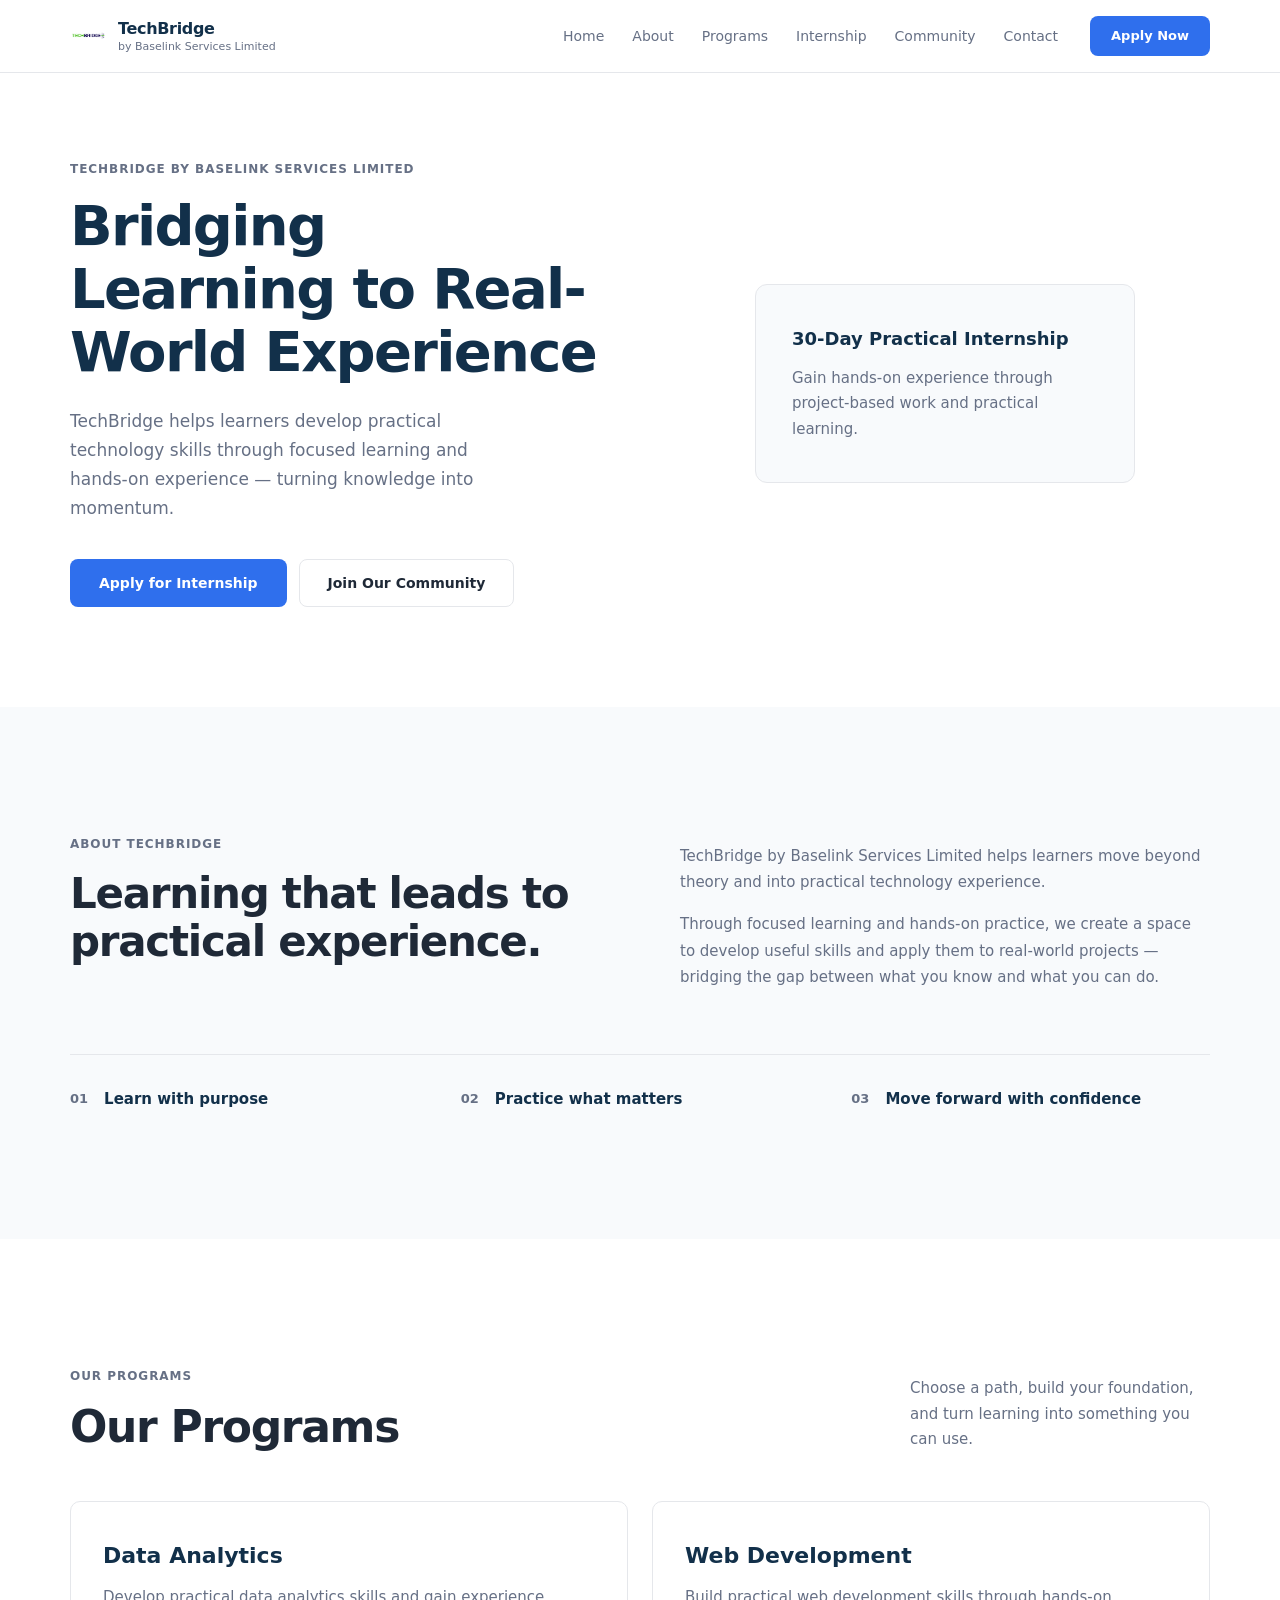
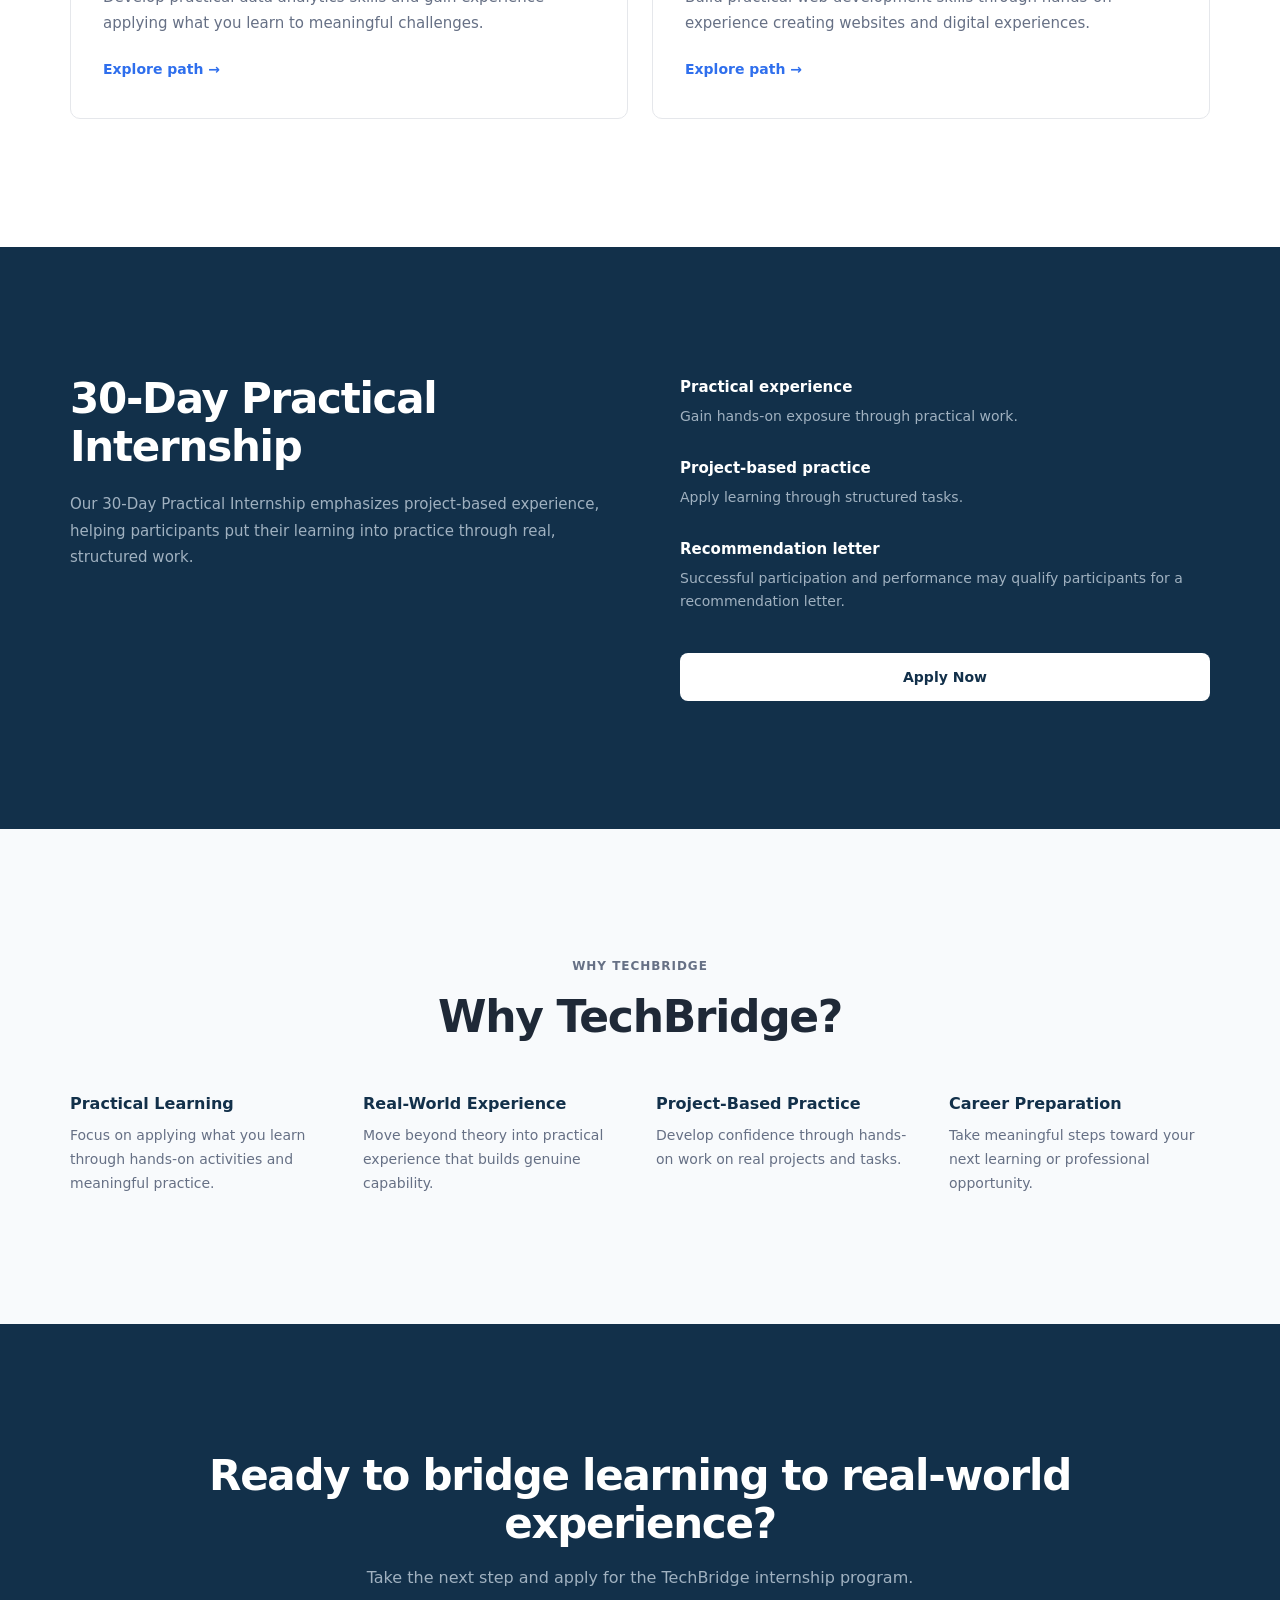
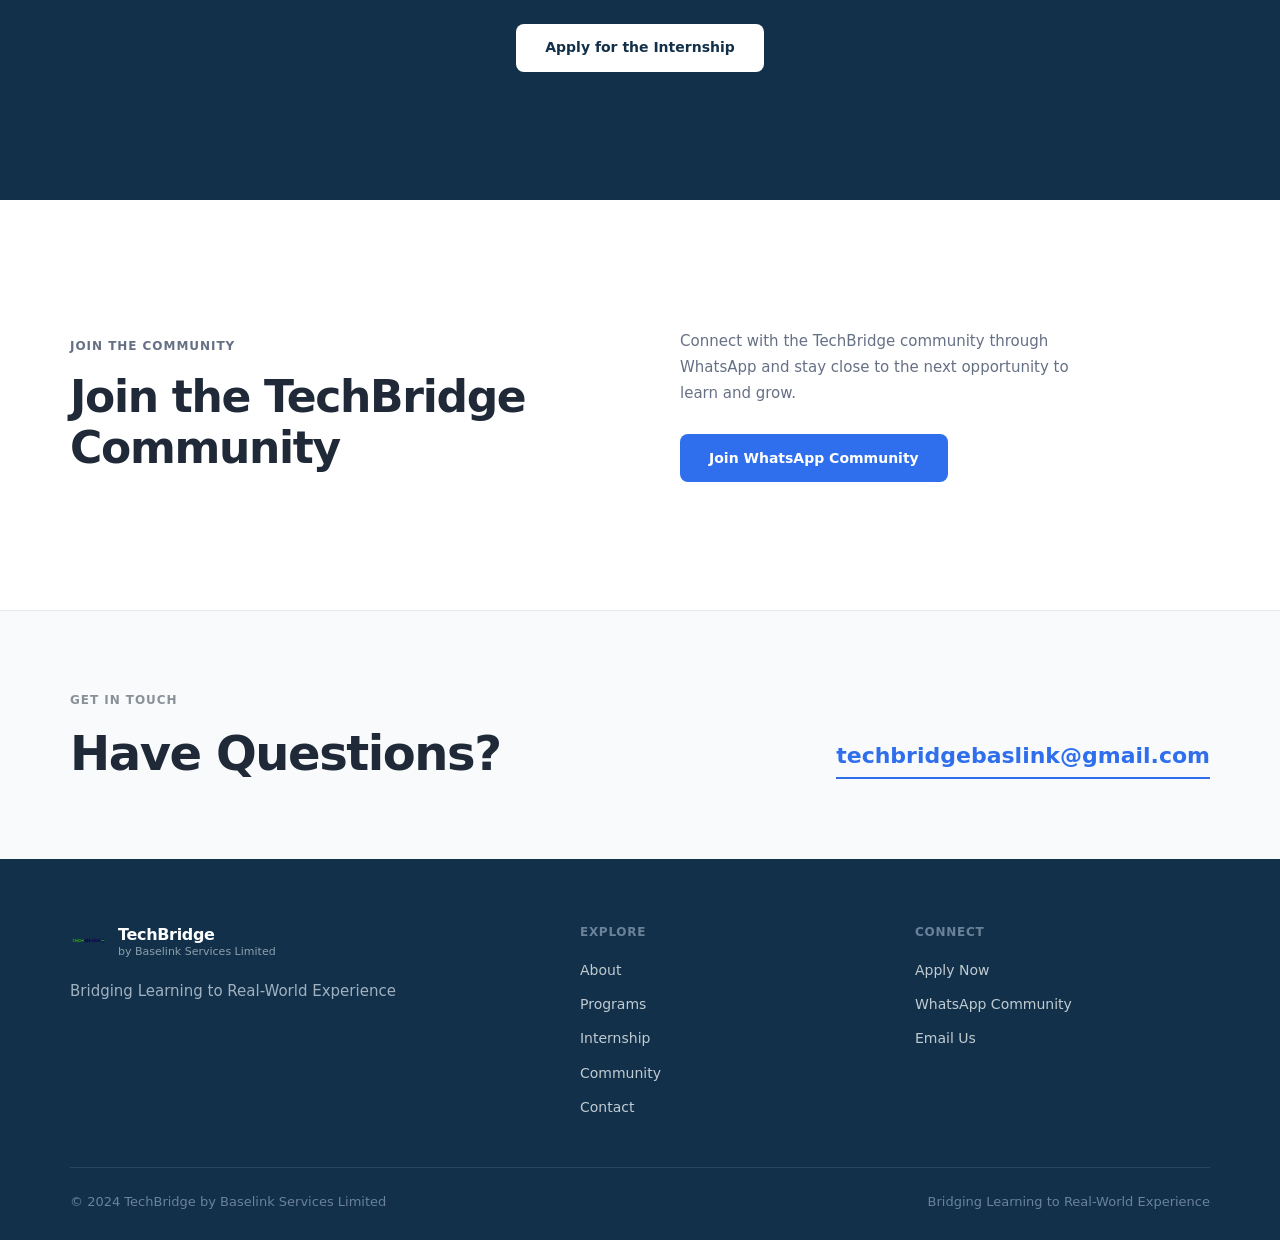
==== index.html @ 73f82b24 "Initial project setup" ====
<!DOCTYPE html>
<html lang="en">
<head>
  <meta charset="UTF-8" />
  <meta name="viewport" content="width=device-width, initial-scale=1.0" />
  <meta name="description" content="TechBridge by Baselink Services Limited — bridging learning to real-world experience through practical technology programs and a 30-day internship." />
  <title>TechBridge | Bridging Learning to Real-World Experience</title>
  <link rel="stylesheet" href="style.css" />
</head>
<body>

  <header class="site-header" id="top">
    <div class="container nav-wrap">
      <a class="brand" href="#home" aria-label="TechBridge home">
        <img class="brand-logo" src="images/techbridge-logo.png" alt="TechBridge logo" />
        <span class="brand-text">
          <strong>TechBridge</strong>
          <small>by Baselink Services Limited</small>
        </span>
      </a>

      <input type="checkbox" id="nav-toggle" class="nav-toggle-input" hidden />
      <label for="nav-toggle" class="nav-toggle" aria-label="Toggle navigation">
        <span></span><span></span><span></span>
      </label>

      <nav class="main-nav" aria-label="Main navigation">
        <a href="#home">Home</a>
        <a href="#about">About</a>
        <a href="#programs">Programs</a>
        <a href="#internship">Internship</a>
        <a href="#community">Community</a>
        <a href="#contact">Contact</a>
      </nav>

      <a class="btn btn-primary btn-sm nav-cta" href="https://forms.gle/8EbdSy5ttGfLZfjv5?utm_source=chatgpt.com" target="_blank" rel="noopener noreferrer">
        Apply Now
      </a>
    </div>
  </header>

  <main>

    <section class="hero" id="home">
      <div class="container hero-grid">
        <div class="hero-content">
          <p class="label">TECHBRIDGE BY BASELINK SERVICES LIMITED</p>
          <h1>Bridging Learning to Real-World Experience</h1>
          <p class="hero-desc">TechBridge helps learners develop practical technology skills through focused learning and hands-on experience — turning knowledge into momentum.</p>
          <div class="hero-actions">
            <a class="btn btn-primary" href="https://forms.gle/8EbdSy5ttGfLZfjv5?utm_source=chatgpt.com" target="_blank" rel="noopener noreferrer">
              Apply for Internship
            </a>
            <a class="btn btn-outline" href="https://chat.whatsapp.com/FqpBvYS4oaK32cXDxc8JIS?utm_source=chatgpt.com" target="_blank" rel="noopener noreferrer">
              Join Our Community
            </a>
          </div>
        </div>
        <div class="hero-visual">
          <div class="hero-card">
            <p class="hero-card-label">30-Day Practical Internship</p>
            <p class="hero-card-text">Gain hands-on experience through project-based work and practical learning.</p>
          </div>
        </div>
      </div>
    </section>

    <section class="section about" id="about">
      <div class="container about-grid">
        <div class="about-left">
          <p class="label">ABOUT TECHBRIDGE</p>
          <h2>Learning that leads to practical experience.</h2>
        </div>
        <div class="about-right">
          <p class="about-lead">TechBridge by Baselink Services Limited helps learners move beyond theory and into practical technology experience.</p>
          <p>Through focused learning and hands-on practice, we create a space to develop useful skills and apply them to real-world projects — bridging the gap between what you know and what you can do.</p>
        </div>
      </div>
      <div class="container principles">
        <div class="principle">
          <span class="principle-num">01</span>
          <span>Learn with purpose</span>
        </div>
        <div class="principle">
          <span class="principle-num">02</span>
          <span>Practice what matters</span>
        </div>
        <div class="principle">
          <span class="principle-num">03</span>
          <span>Move forward with confidence</span>
        </div>
      </div>
    </section>

    <section class="section programs" id="programs">
      <div class="container">
        <div class="section-header">
          <div>
            <p class="label">OUR PROGRAMS</p>
            <h2>Our Programs</h2>
          </div>
          <p class="section-desc">Choose a path, build your foundation, and turn learning into something you can use.</p>
        </div>
        <div class="program-grid">
          <article class="program-card">
            <h3>Data Analytics</h3>
            <p>Develop practical data analytics skills and gain experience applying what you learn to meaningful challenges.</p>
            <a class="card-link" href="#internship">Explore path &rarr;</a>
          </article>
          <article class="program-card">
            <h3>Web Development</h3>
            <p>Build practical web development skills through hands-on experience creating websites and digital experiences.</p>
            <a class="card-link" href="#internship">Explore path &rarr;</a>
          </article>
        </div>
      </div>
    </section>

    <section class="internship" id="internship">
      <div class="container internship-grid">
        <div class="internship-left">
          <h2>30-Day Practical Internship</h2>
          <p>Our 30-Day Practical Internship emphasizes project-based experience, helping participants put their learning into practice through real, structured work.</p>
        </div>
        <div class="internship-right">
          <div class="benefit">
            <strong>Practical experience</strong>
            <span>Gain hands-on exposure through practical work.</span>
          </div>
          <div class="benefit">
            <strong>Project-based practice</strong>
            <span>Apply learning through structured tasks.</span>
          </div>
          <div class="benefit">
            <strong>Recommendation letter</strong>
            <span>Successful participation and performance may qualify participants for a recommendation letter.</span>
          </div>
          <a class="btn btn-white" href="https://forms.gle/8EbdSy5ttGfLZfjv5?utm_source=chatgpt.com" target="_blank" rel="noopener noreferrer">
            Apply Now
          </a>
        </div>
      </div>
    </section>

    <section class="section why" id="why">
      <div class="container">
        <div class="section-header-centered">
          <p class="label">WHY TECHBRIDGE</p>
          <h2>Why TechBridge?</h2>
        </div>
        <div class="why-grid">
          <div class="why-item">
            <h3>Practical Learning</h3>
            <p>Focus on applying what you learn through hands-on activities and meaningful practice.</p>
          </div>
          <div class="why-item">
            <h3>Real-World Experience</h3>
            <p>Move beyond theory into practical experience that builds genuine capability.</p>
          </div>
          <div class="why-item">
            <h3>Project-Based Practice</h3>
            <p>Develop confidence through hands-on work on real projects and tasks.</p>
          </div>
          <div class="why-item">
            <h3>Career Preparation</h3>
            <p>Take meaningful steps toward your next learning or professional opportunity.</p>
          </div>
        </div>
      </div>
    </section>

    <section class="cta">
      <div class="container cta-inner">
        <h2>Ready to bridge learning to real-world experience?</h2>
        <p>Take the next step and apply for the TechBridge internship program.</p>
        <a class="btn btn-white" href="https://forms.gle/8EbdSy5ttGfLZfjv5?utm_source=chatgpt.com" target="_blank" rel="noopener noreferrer">
          Apply for the Internship
        </a>
      </div>
    </section>

    <section class="section community" id="community">
      <div class="container community-inner">
        <div class="community-left">
          <p class="label">JOIN THE COMMUNITY</p>
          <h2>Join the TechBridge Community</h2>
        </div>
        <div class="community-right">
          <p>Connect with the TechBridge community through WhatsApp and stay close to the next opportunity to learn and grow.</p>
          <a class="btn btn-primary" href="https://chat.whatsapp.com/FqpBvYS4oaK32cXDxc8JIS?utm_source=chatgpt.com" target="_blank" rel="noopener noreferrer">
            Join WhatsApp Community
          </a>
        </div>
      </div>
    </section>

    <section class="contact" id="contact">
      <div class="container contact-inner">
        <div>
          <p class="label label-dark">GET IN TOUCH</p>
          <h2>Have Questions?</h2>
        </div>
        <a class="email-link" href="mailto:techbridgebaslink@gmail.com">
          techbridgebaslink@gmail.com
        </a>
      </div>
    </section>

  </main>

  <footer class="site-footer">
    <div class="container footer-top">
      <div class="footer-brand">
        <a class="brand" href="#home">
          <img class="brand-logo" src="images/techbridge-logo.png" alt="TechBridge logo" />
          <span class="brand-text">
            <strong>TechBridge</strong>
            <small>by Baselink Services Limited</small>
          </span>
        </a>
        <p class="footer-tagline">Bridging Learning to Real-World Experience</p>
      </div>
      <div class="footer-links">
        <div class="footer-col">
          <span class="footer-col-title">Explore</span>
          <a href="#about">About</a>
          <a href="#programs">Programs</a>
          <a href="#internship">Internship</a>
          <a href="#community">Community</a>
          <a href="#contact">Contact</a>
        </div>
        <div class="footer-col">
          <span class="footer-col-title">Connect</span>
          <a href="https://forms.gle/8EbdSy5ttGfLZfjv5?utm_source=chatgpt.com" target="_blank" rel="noopener noreferrer">Apply Now</a>
          <a href="https://chat.whatsapp.com/FqpBvYS4oaK32cXDxc8JIS?utm_source=chatgpt.com" target="_blank" rel="noopener noreferrer">WhatsApp Community</a>
          <a href="mailto:techbridgebaslink@gmail.com">Email Us</a>
        </div>
      </div>
    </div>
    <div class="container footer-bottom">
      <span>&copy; 2024 TechBridge by Baselink Services Limited</span>
      <span>Bridging Learning to Real-World Experience</span>
    </div>
  </footer>

</body>
</html>
---- style.css ----
:root {
  --navy: #12304A;
  --blue: #2F6FED;
  --blue-hover: #2558C4;
  --bg: #F8FAFC;
  --white: #FFFFFF;
  --ink: #1F2937;
  --muted: #667085;
  --border: #E5E7EB;
  --border-light: #F0F1F3;

  --font: 'Segoe UI', system-ui, -apple-system, sans-serif;
  --container: 1140px;
  --section-py: clamp(80px, 10vw, 140px);
}

*, *::before, *::after { box-sizing: border-box; margin: 0; padding: 0; }

html { scroll-behavior: smooth; -webkit-text-size-adjust: 100%; }

body {
  font-family: var(--font);
  color: var(--ink);
  background: var(--bg);
  line-height: 1.6;
  min-width: 320px;
  overflow-x: hidden;
  -webkit-font-smoothing: antialiased;
}

a { color: inherit; text-decoration: none; }
img { display: block; max-width: 100%; }

:focus-visible {
  outline: 2px solid var(--blue);
  outline-offset: 3px;
}

.container {
  width: min(var(--container), calc(100% - 48px));
  margin: 0 auto;
}

.label {
  display: block;
  margin-bottom: 16px;
  color: var(--muted);
  font-size: 12px;
  font-weight: 600;
  letter-spacing: 0.08em;
  text-transform: uppercase;
}

.label-dark {
  color: var(--ink);
  opacity: 0.5;
}

.section {
  padding: var(--section-py) 0;
}

.section h2 {
  font-size: clamp(32px, 4.2vw, 44px);
  font-weight: 700;
  line-height: 1.15;
  letter-spacing: -0.03em;
  color: var(--ink);
}

.section-desc {
  max-width: 300px;
  color: var(--muted);
  font-size: 15px;
  line-height: 1.7;
}

/* Buttons */

.btn {
  display: inline-flex;
  align-items: center;
  justify-content: center;
  gap: 8px;
  height: 48px;
  padding: 0 28px;
  border: 1px solid transparent;
  border-radius: 8px;
  font-family: var(--font);
  font-size: 14px;
  font-weight: 600;
  cursor: pointer;
  transition: background 0.2s, border-color 0.2s, color 0.2s, transform 0.15s;
}

.btn:hover { transform: translateY(-1px); }

.btn-sm { height: 40px; padding: 0 20px; font-size: 13px; }

.btn-primary {
  background: var(--blue);
  color: var(--white);
}
.btn-primary:hover { background: var(--blue-hover); }

.btn-outline {
  border-color: var(--border);
  color: var(--ink);
  background: var(--white);
}
.btn-outline:hover { border-color: var(--blue); color: var(--blue); }

.btn-white {
  background: var(--white);
  color: var(--navy);
}
.btn-white:hover { background: #F1F5F9; }

/* Header */

.site-header {
  position: fixed;
  top: 0; left: 0; right: 0;
  z-index: 100;
  background: rgba(255, 255, 255, 0.95);
  backdrop-filter: blur(12px);
  -webkit-backdrop-filter: blur(12px);
  border-bottom: 1px solid var(--border);
}

.nav-wrap {
  height: 72px;
  display: flex;
  align-items: center;
  gap: 32px;
}

.brand {
  display: flex;
  align-items: center;
  gap: 12px;
  flex-shrink: 0;
}

.brand-logo {
  width: 36px;
  height: 36px;
  object-fit: contain;
}

.brand-text {
  display: flex;
  flex-direction: column;
  gap: 1px;
  line-height: 1.2;
}

.brand-text strong {
  font-size: 16px;
  font-weight: 700;
  letter-spacing: -0.02em;
  color: var(--navy);
}

.brand-text small {
  font-size: 11px;
  color: var(--muted);
}

.main-nav {
  display: flex;
  align-items: center;
  gap: 28px;
  margin-left: auto;
}

.main-nav a {
  font-size: 14px;
  font-weight: 500;
  color: var(--muted);
  transition: color 0.2s;
}

.main-nav a:hover { color: var(--ink); }

.nav-cta { flex-shrink: 0; }

.nav-toggle { display: none; }

/* Hero */

.hero {
  padding: 160px 0 100px;
  background: var(--white);
}

.hero-grid {
  display: grid;
  grid-template-columns: 1fr 1fr;
  gap: 80px;
  align-items: center;
}

.hero-content .label {
  color: var(--muted);
}

.hero h1 {
  font-size: clamp(36px, 5vw, 56px);
  font-weight: 700;
  line-height: 1.12;
  letter-spacing: -0.03em;
  color: var(--navy);
  margin-bottom: 24px;
}

.hero-desc {
  font-size: 17px;
  line-height: 1.7;
  color: var(--muted);
  max-width: 460px;
  margin-bottom: 36px;
}

.hero-actions {
  display: flex;
  gap: 12px;
  flex-wrap: wrap;
}

.hero-visual {
  display: flex;
  justify-content: center;
  align-items: center;
}

.hero-card {
  background: var(--bg);
  border: 1px solid var(--border);
  border-radius: 12px;
  padding: 40px 36px;
  max-width: 380px;
  width: 100%;
}

.hero-card-label {
  font-size: 18px;
  font-weight: 700;
  color: var(--navy);
  margin-bottom: 12px;
}

.hero-card-text {
  font-size: 15px;
  line-height: 1.7;
  color: var(--muted);
}

/* About */

.about { background: var(--bg); }

.about-grid {
  display: grid;
  grid-template-columns: 1fr 1fr;
  gap: 80px;
  align-items: start;
}

.about-left h2 {
  font-size: clamp(30px, 4vw, 42px);
}

.about-right {
  padding-top: 8px;
}

.about-lead {
  font-size: 18px;
  font-weight: 500;
  line-height: 1.6;
  margin-bottom: 16px;
  color: var(--ink);
}

.about-right p {
  color: var(--muted);
  font-size: 15px;
  line-height: 1.75;
}

.principles {
  display: grid;
  grid-template-columns: repeat(3, 1fr);
  gap: 32px;
  margin-top: 64px;
  padding-top: 32px;
  border-top: 1px solid var(--border);
}

.principle {
  display: flex;
  align-items: center;
  gap: 16px;
}

.principle-num {
  font-size: 13px;
  font-weight: 600;
  color: var(--muted);
  font-variant-numeric: tabular-nums;
}

.principle span:last-child {
  font-size: 15px;
  font-weight: 600;
  color: var(--navy);
}

/* Programs */

.programs { background: var(--white); }

.section-header {
  display: flex;
  align-items: flex-end;
  justify-content: space-between;
  gap: 40px;
  margin-bottom: 48px;
}

.section-header-centered {
  text-align: center;
  margin-bottom: 48px;
}

.section-header-centered h2 {
  margin-top: 8px;
}

.program-grid {
  display: grid;
  grid-template-columns: repeat(2, 1fr);
  gap: 24px;
}

.program-card {
  background: var(--white);
  border: 1px solid var(--border);
  border-radius: 10px;
  padding: 36px 32px;
  transition: border-color 0.2s, transform 0.15s;
}

.program-card:hover {
  border-color: var(--blue);
  transform: translateY(-2px);
}

.program-card h3 {
  font-size: 22px;
  font-weight: 700;
  color: var(--navy);
  margin-bottom: 12px;
}

.program-card p {
  font-size: 15px;
  line-height: 1.7;
  color: var(--muted);
  margin-bottom: 20px;
}

.card-link {
  font-size: 14px;
  font-weight: 600;
  color: var(--blue);
  transition: color 0.2s;
}

.card-link:hover { color: var(--blue-hover); }

/* Internship */

.internship {
  padding: var(--section-py) 0;
  background: var(--navy);
  color: var(--white);
}

.internship-grid {
  display: grid;
  grid-template-columns: 1fr 1fr;
  gap: 80px;
  align-items: start;
}

.internship-left h2 {
  font-size: clamp(30px, 4vw, 42px);
  font-weight: 700;
  line-height: 1.15;
  letter-spacing: -0.03em;
  margin-bottom: 20px;
}

.internship-left p {
  color: #A0B1C0;
  font-size: 15px;
  line-height: 1.75;
}

.internship-right {
  display: flex;
  flex-direction: column;
  gap: 28px;
}

.benefit {
  display: flex;
  flex-direction: column;
  gap: 6px;
}

.benefit strong {
  font-size: 15px;
  font-weight: 600;
}

.benefit span {
  font-size: 14px;
  line-height: 1.65;
  color: #A0B1C0;
}

.internship .btn { margin-top: 12px; }

/* Why TechBridge */

.why { background: var(--bg); }

.why-grid {
  display: grid;
  grid-template-columns: repeat(4, 1fr);
  gap: 32px;
}

.why-item h3 {
  font-size: 16px;
  font-weight: 700;
  color: var(--navy);
  margin-bottom: 8px;
}

.why-item p {
  font-size: 14px;
  line-height: 1.7;
  color: var(--muted);
}

/* CTA */

.cta {
  padding: var(--section-py) 0;
  background: var(--navy);
  color: var(--white);
}

.cta-inner {
  text-align: center;
  display: flex;
  flex-direction: column;
  align-items: center;
}

.cta h2 {
  font-size: clamp(28px, 4vw, 42px);
  font-weight: 700;
  line-height: 1.15;
  letter-spacing: -0.03em;
  margin-bottom: 16px;
}

.cta p {
  color: #A0B1C0;
  font-size: 16px;
  line-height: 1.7;
  margin-bottom: 32px;
}

/* Community */

.community { background: var(--white); }

.community-inner {
  display: grid;
  grid-template-columns: 1fr 1fr;
  gap: 80px;
  align-items: center;
}

.community-right {
  max-width: 420px;
}

.community-right p {
  font-size: 15px;
  line-height: 1.75;
  color: var(--muted);
  margin-bottom: 28px;
}

/* Contact */

.contact {
  padding: 80px 0;
  background: var(--bg);
  border-top: 1px solid var(--border);
}

.contact-inner {
  display: flex;
  align-items: flex-end;
  justify-content: space-between;
  gap: 32px;
  flex-wrap: wrap;
}

.contact h2 {
  font-size: clamp(32px, 4.5vw, 48px);
  font-weight: 700;
  line-height: 1.1;
  letter-spacing: -0.03em;
}

.email-link {
  font-size: clamp(16px, 2vw, 22px);
  font-weight: 600;
  color: var(--blue);
  border-bottom: 2px solid var(--blue);
  padding-bottom: 4px;
  transition: opacity 0.2s;
}

.email-link:hover { opacity: 0.75; }

/* Footer */

.site-footer {
  padding: 64px 0 28px;
  background: var(--navy);
  color: var(--white);
}

.footer-top {
  display: grid;
  grid-template-columns: 1fr 1.4fr;
  gap: 60px;
  padding-bottom: 48px;
  border-bottom: 1px solid rgba(255, 255, 255, 0.1);
}

.footer-brand .brand { margin-bottom: 20px; }
.footer-brand .brand-text strong { color: var(--white); }
.footer-brand .brand-text small { color: #8CA0AD; }

.footer-tagline {
  color: #A0B1C0;
  font-size: 15px;
  line-height: 1.6;
}

.footer-links {
  display: grid;
  grid-template-columns: repeat(2, 1fr);
  gap: 40px;
}

.footer-col {
  display: flex;
  flex-direction: column;
  gap: 12px;
}

.footer-col-title {
  font-size: 12px;
  font-weight: 600;
  letter-spacing: 0.06em;
  text-transform: uppercase;
  color: #6B8299;
  margin-bottom: 4px;
}

.footer-col a {
  font-size: 14px;
  color: #C0CBD1;
  transition: color 0.2s;
}

.footer-col a:hover { color: var(--white); }

.footer-bottom {
  display: flex;
  justify-content: space-between;
  gap: 20px;
  padding-top: 24px;
  font-size: 13px;
  color: #6B8299;
}

/* Responsive */

@media (max-width: 900px) {
  .container { width: min(100% - 40px, 680px); }

  .nav-wrap { gap: 16px; height: 64px; }

  .main-nav {
    position: fixed;
    top: 64px; left: 0; right: 0;
    flex-direction: column;
    gap: 0;
    background: var(--white);
    border-bottom: 1px solid var(--border);
    max-height: 0;
    overflow: hidden;
    transition: max-height 0.3s ease;
  }

  .main-nav a {
    width: 100%;
    padding: 16px 24px;
    border-bottom: 1px solid var(--border-light);
    font-size: 15px;
  }

  .nav-toggle {
    display: flex;
    flex-direction: column;
    gap: 5px;
    cursor: pointer;
    margin-left: auto;
    padding: 8px;
    z-index: 101;
  }

  .nav-toggle span {
    display: block;
    width: 22px; height: 2px;
    background: var(--ink);
    border-radius: 2px;
    transition: transform 0.25s, opacity 0.25s;
  }

  .nav-toggle-input:checked ~ .main-nav { max-height: 400px; }
  .nav-toggle-input:checked ~ .nav-toggle span:nth-child(1) { transform: translateY(7px) rotate(45deg); }
  .nav-toggle-input:checked ~ .nav-toggle span:nth-child(2) { opacity: 0; }
  .nav-toggle-input:checked ~ .nav-toggle span:nth-child(3) { transform: translateY(-7px) rotate(-45deg); }

  .nav-cta { display: none; }

  .hero { padding-top: 130px; }
  .hero-grid { grid-template-columns: 1fr; gap: 48px; }

  .about-grid { grid-template-columns: 1fr; gap: 32px; }
  .about-left h2 { margin-top: 8px; }

  .section-header { flex-direction: column; align-items: flex-start; gap: 16px; }

  .program-grid { grid-template-columns: 1fr; }

  .internship-grid { grid-template-columns: 1fr; gap: 48px; }

  .why-grid { grid-template-columns: repeat(2, 1fr); gap: 40px 32px; }

  .community-inner { grid-template-columns: 1fr; gap: 32px; }

  .contact-inner { flex-direction: column; align-items: flex-start; }

  .footer-top { grid-template-columns: 1fr; gap: 40px; }
}

@media (max-width: 520px) {
  .container { width: calc(100% - 32px); }

  .brand-logo { width: 32px; height: 32px; }
  .brand-text strong { font-size: 15px; }
  .brand-text small { font-size: 10px; }

  .hero { padding-top: 110px; padding-bottom: 64px; }
  .hero h1 { font-size: 32px; }
  .hero-desc { font-size: 15px; }
  .hero-actions { flex-direction: column; }
  .hero-actions .btn { width: 100%; }

  .section h2 { font-size: 28px; }
  .section-desc { font-size: 14px; }

  .principles { grid-template-columns: 1fr; gap: 20px; }

  .program-card { padding: 28px 24px; }
  .program-card h3 { font-size: 20px; }

  .internship-left h2 { font-size: 28px; }

  .why-grid { grid-template-columns: 1fr; gap: 32px; }

  .cta h2 { font-size: 28px; }

  .footer-links { grid-template-columns: 1fr; gap: 28px; }
  .footer-bottom { flex-direction: column; gap: 8px; text-align: center; }
}
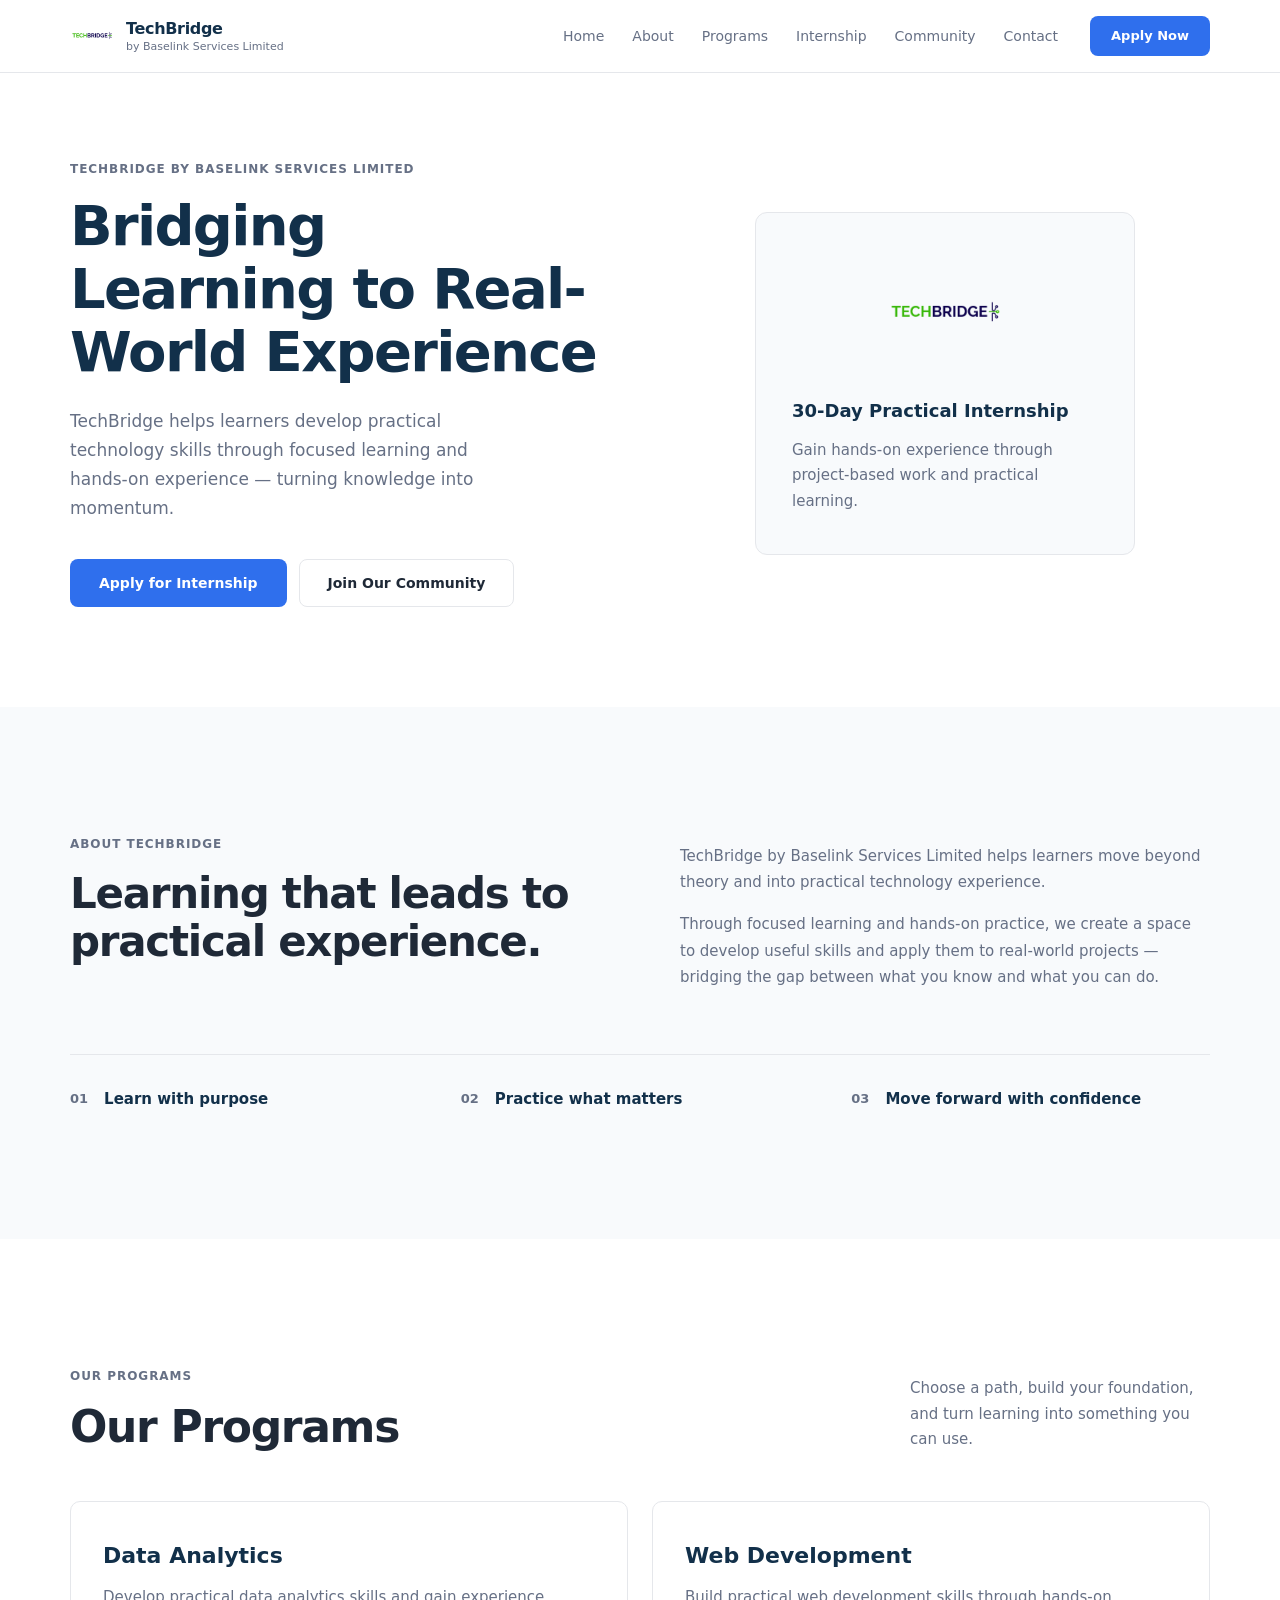
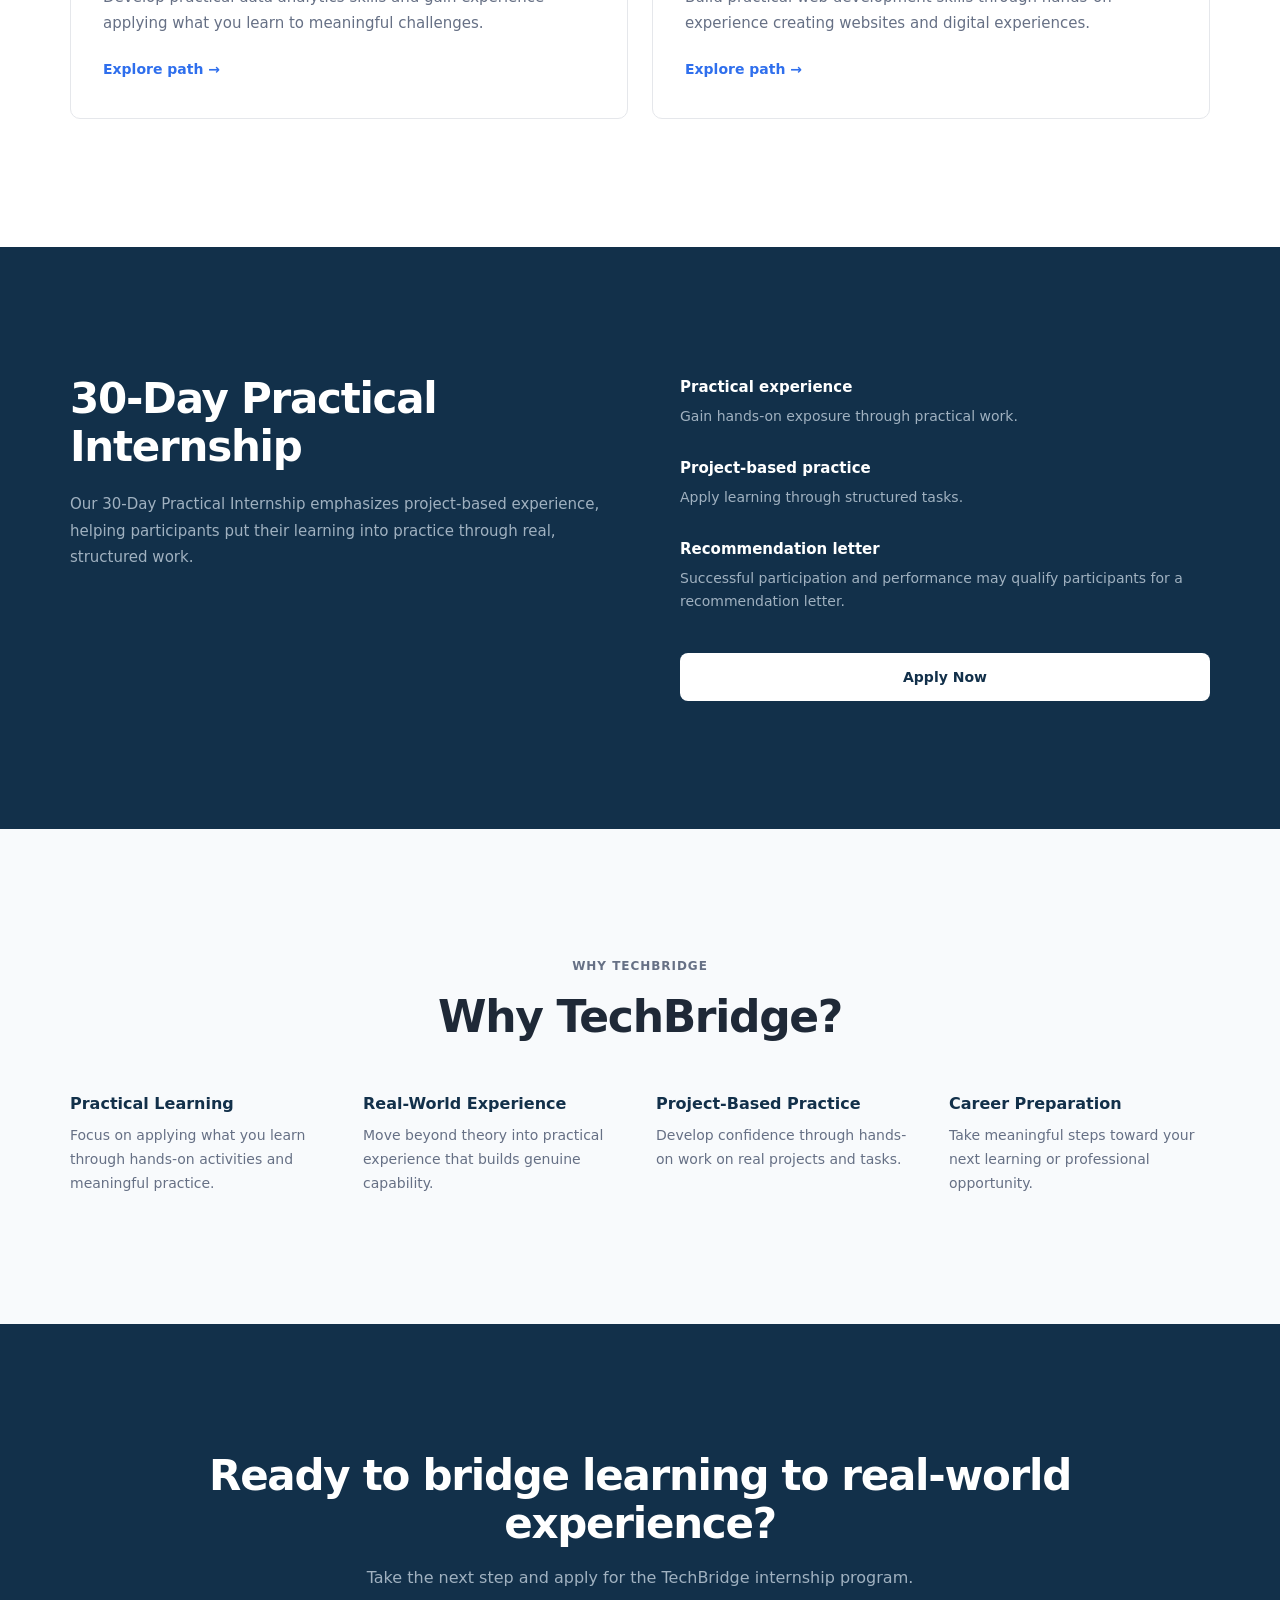
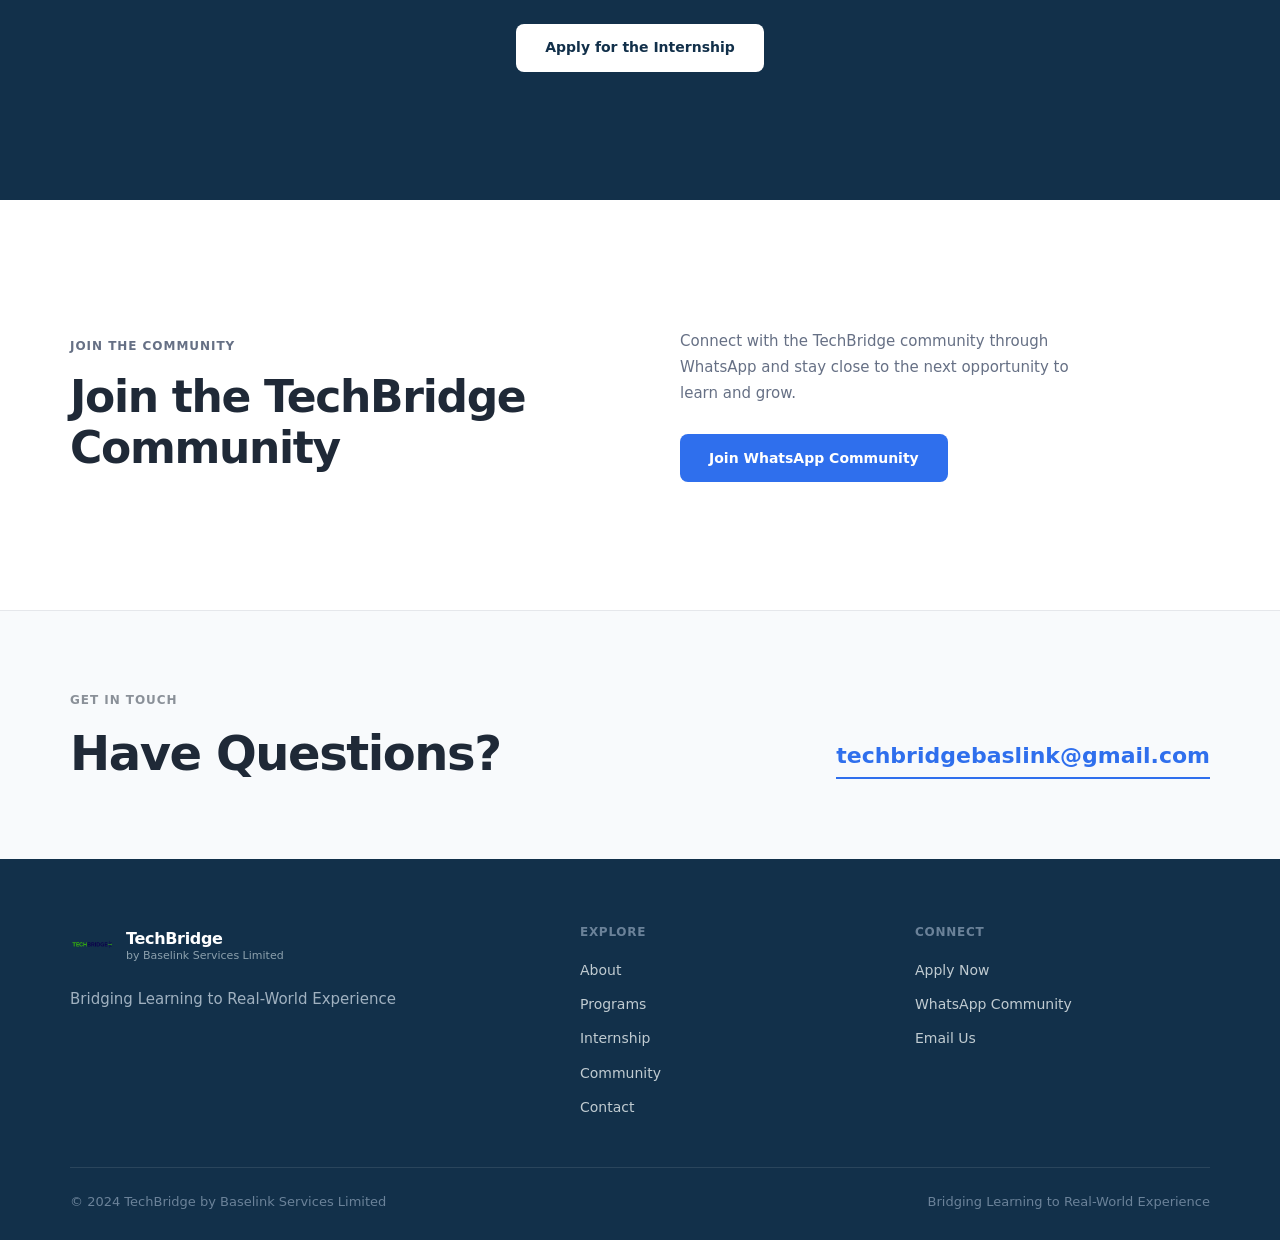
==== commit ec1abaff: "make logo more visible" ====
--- a/index.html
+++ b/index.html
@@ -58,6 +58,7 @@
         </div>
         <div class="hero-visual">
           <div class="hero-card">
+            <img class="hero-logo" src="images/techbridge-logo.png" alt="TechBridge logo" />
             <p class="hero-card-label">30-Day Practical Internship</p>
             <p class="hero-card-text">Gain hands-on experience through project-based work and practical learning.</p>
           </div>
--- a/style.css
+++ b/style.css
@@ -143,8 +143,8 @@
 }
 
 .brand-logo {
-  width: 36px;
-  height: 36px;
+  width: 44px;
+  height: 44px;
   object-fit: contain;
 }
 
@@ -241,6 +241,13 @@
   padding: 40px 36px;
   max-width: 380px;
   width: 100%;
+}
+
+.hero-logo {
+  width: 120px;
+  height: 120px;
+  object-fit: contain;
+  margin: 0 auto 24px;
 }
 
 .hero-card-label {
@@ -682,7 +689,7 @@
 @media (max-width: 520px) {
   .container { width: calc(100% - 32px); }
 
-  .brand-logo { width: 32px; height: 32px; }
+  .brand-logo { width: 38px; height: 38px; }
   .brand-text strong { font-size: 15px; }
   .brand-text small { font-size: 10px; }
 
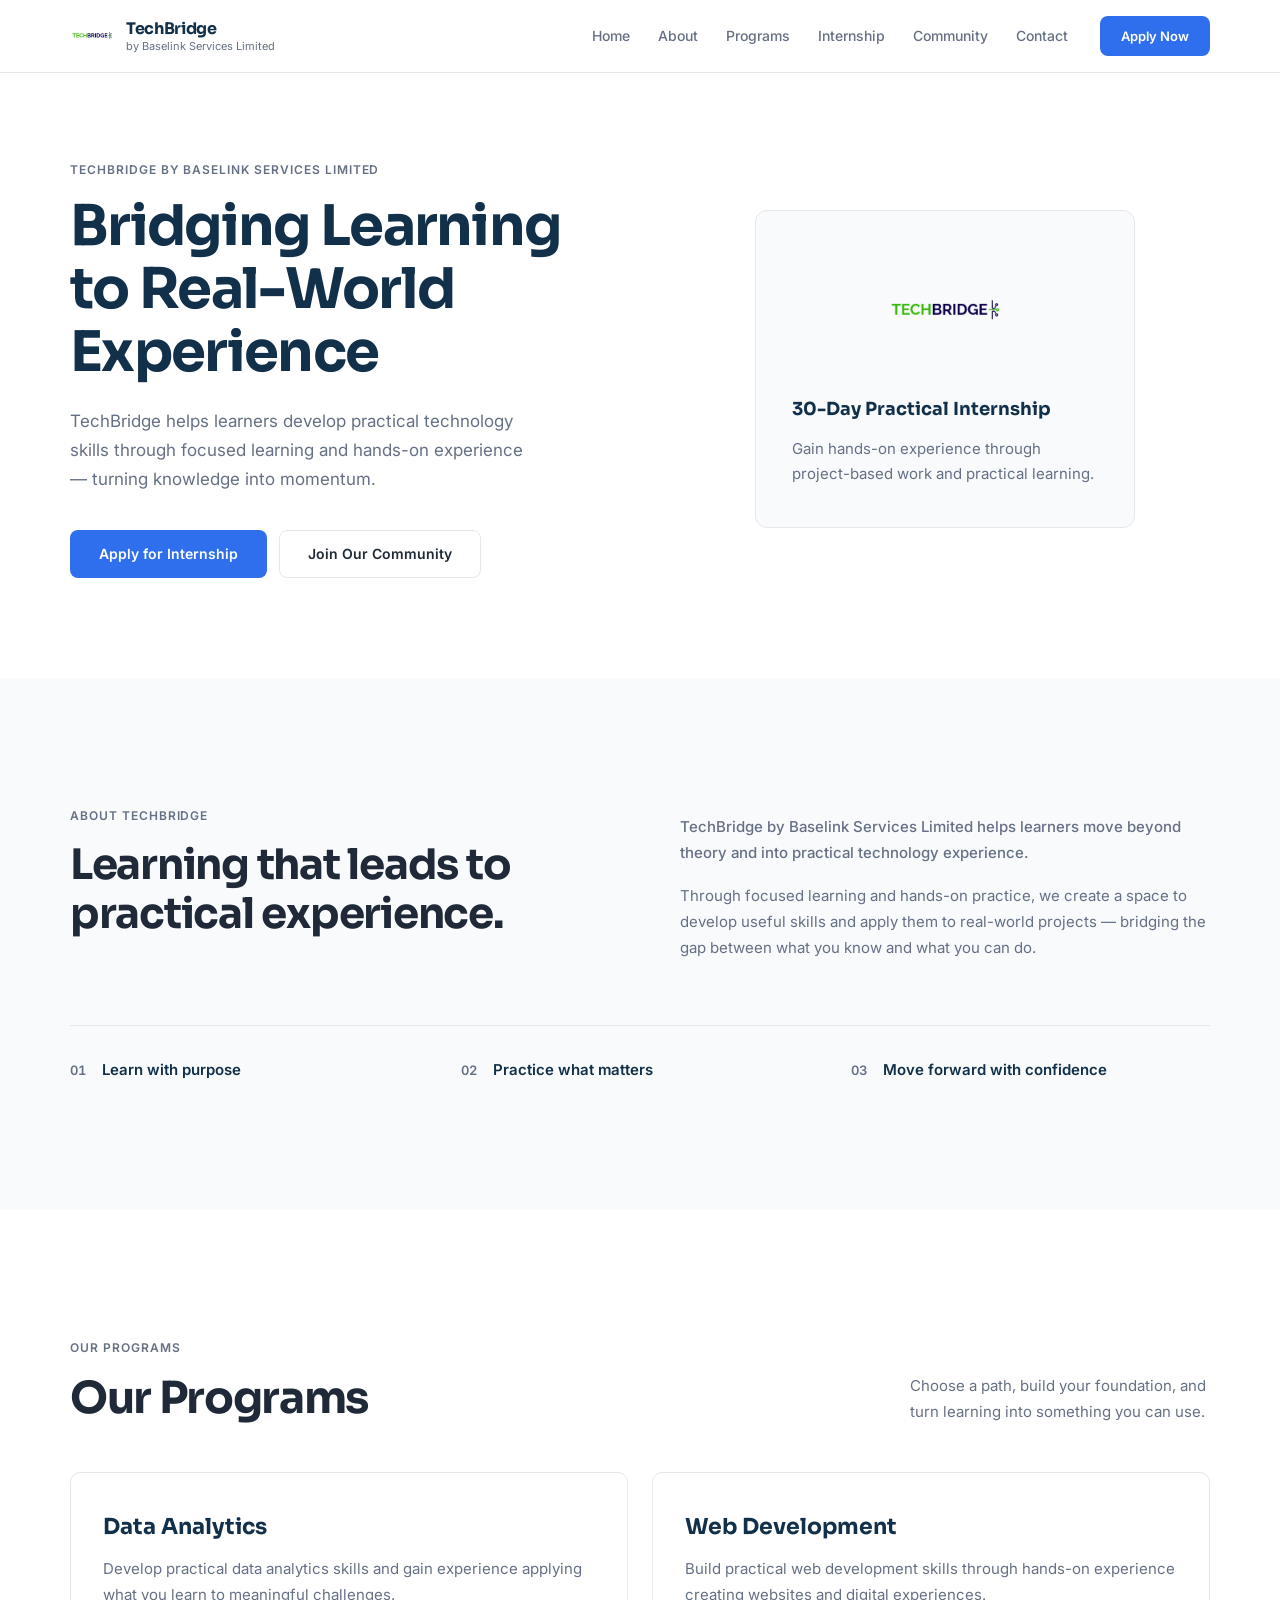
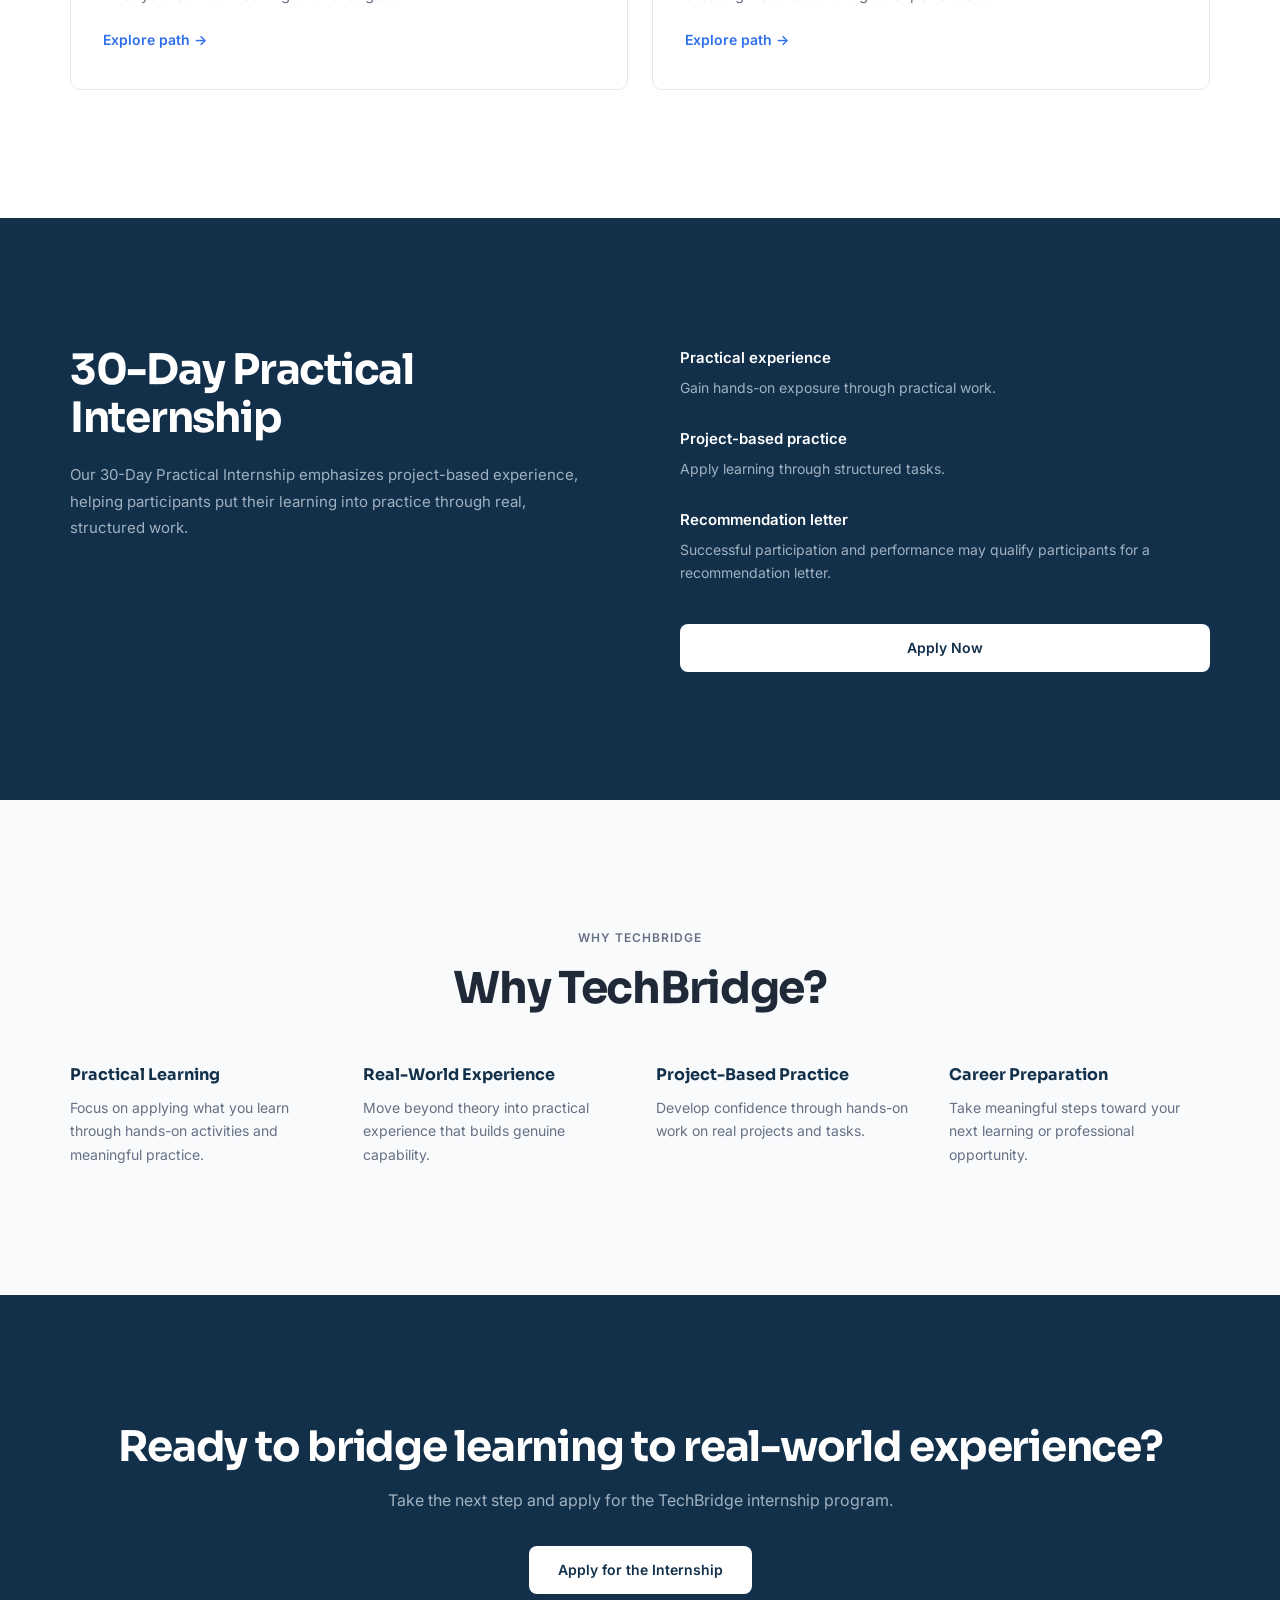
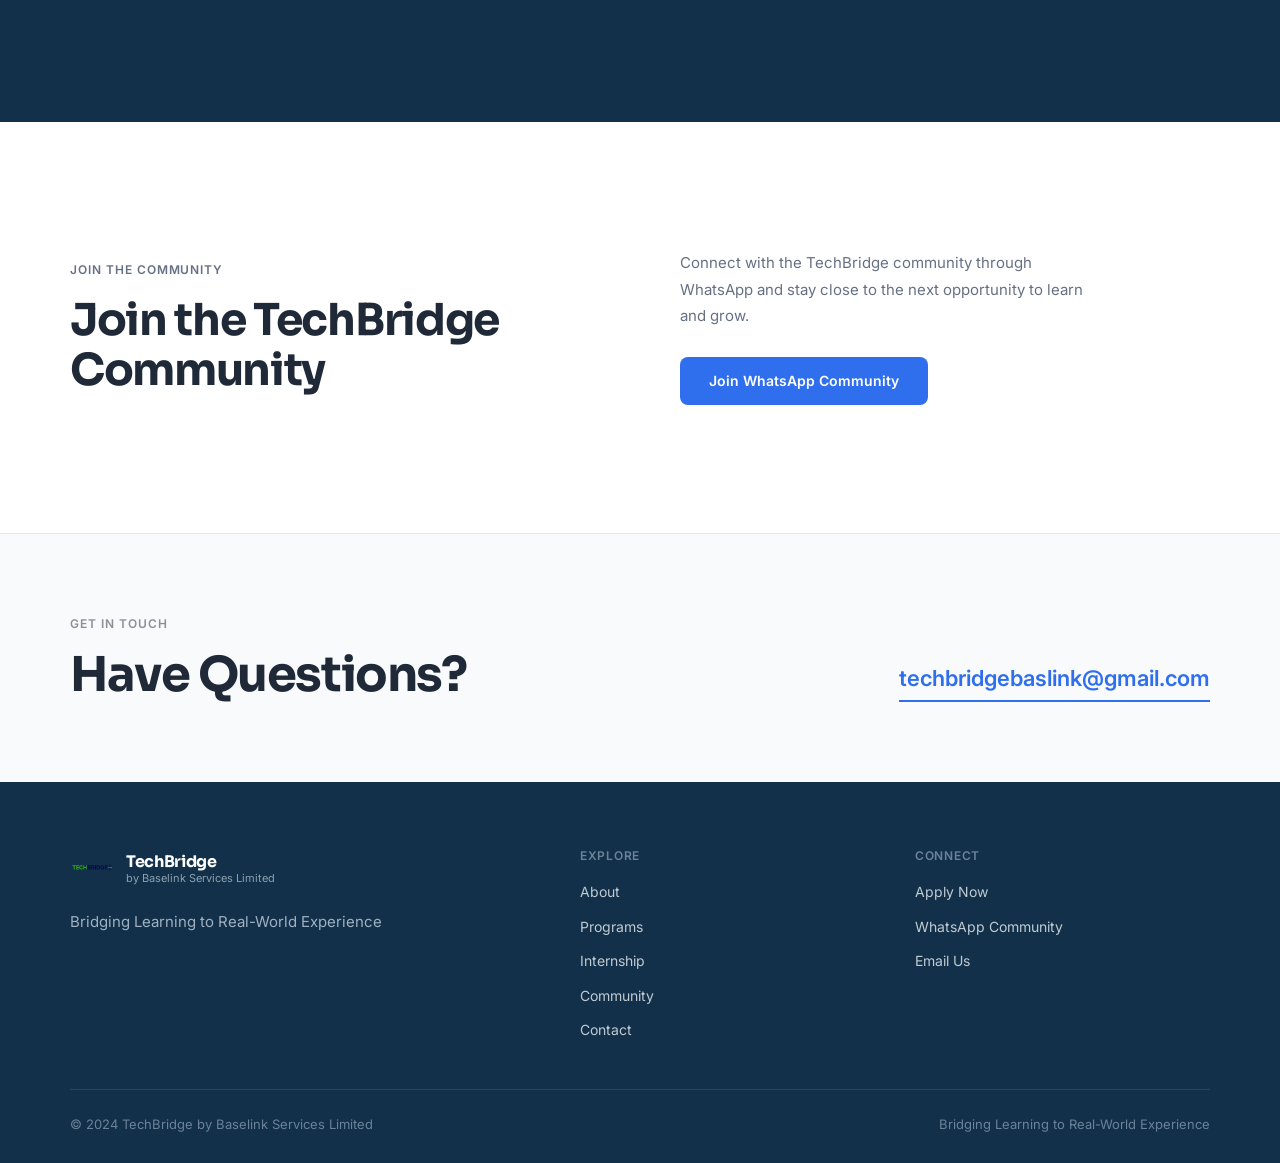
==== commit 6d597bf2: "Add programs page with enhanced design, fonts, and animations" ====
--- a/index.html
+++ b/index.html
@@ -5,6 +5,9 @@
   <meta name="viewport" content="width=device-width, initial-scale=1.0" />
   <meta name="description" content="TechBridge by Baselink Services Limited — bridging learning to real-world experience through practical technology programs and a 30-day internship." />
   <title>TechBridge | Bridging Learning to Real-World Experience</title>
+  <link rel="preconnect" href="https://fonts.googleapis.com" />
+  <link rel="preconnect" href="https://fonts.gstatic.com" crossorigin />
+  <link href="https://fonts.googleapis.com/css2?family=Inter:wght@400;500;600&family=Sora:wght@500;600;700&display=swap" rel="stylesheet" />
   <link rel="stylesheet" href="style.css" />
 </head>
 <body>
@@ -27,7 +30,7 @@
       <nav class="main-nav" aria-label="Main navigation">
         <a href="#home">Home</a>
         <a href="#about">About</a>
-        <a href="#programs">Programs</a>
+        <a href="programs.html">Programs</a>
         <a href="#internship">Internship</a>
         <a href="#community">Community</a>
         <a href="#contact">Contact</a>
@@ -43,7 +46,7 @@
 
     <section class="hero" id="home">
       <div class="container hero-grid">
-        <div class="hero-content">
+        <div class="hero-content reveal">
           <p class="label">TECHBRIDGE BY BASELINK SERVICES LIMITED</p>
           <h1>Bridging Learning to Real-World Experience</h1>
           <p class="hero-desc">TechBridge helps learners develop practical technology skills through focused learning and hands-on experience — turning knowledge into momentum.</p>
@@ -56,7 +59,7 @@
             </a>
           </div>
         </div>
-        <div class="hero-visual">
+        <div class="hero-visual reveal">
           <div class="hero-card">
             <img class="hero-logo" src="images/techbridge-logo.png" alt="TechBridge logo" />
             <p class="hero-card-label">30-Day Practical Internship</p>
@@ -68,16 +71,16 @@
 
     <section class="section about" id="about">
       <div class="container about-grid">
-        <div class="about-left">
+        <div class="about-left reveal">
           <p class="label">ABOUT TECHBRIDGE</p>
           <h2>Learning that leads to practical experience.</h2>
         </div>
-        <div class="about-right">
+        <div class="about-right reveal">
           <p class="about-lead">TechBridge by Baselink Services Limited helps learners move beyond theory and into practical technology experience.</p>
           <p>Through focused learning and hands-on practice, we create a space to develop useful skills and apply them to real-world projects — bridging the gap between what you know and what you can do.</p>
         </div>
       </div>
-      <div class="container principles">
+      <div class="container principles reveal-child">
         <div class="principle">
           <span class="principle-num">01</span>
           <span>Learn with purpose</span>
@@ -102,16 +105,16 @@
           </div>
           <p class="section-desc">Choose a path, build your foundation, and turn learning into something you can use.</p>
         </div>
-        <div class="program-grid">
+        <div class="program-grid reveal-child">
           <article class="program-card">
             <h3>Data Analytics</h3>
             <p>Develop practical data analytics skills and gain experience applying what you learn to meaningful challenges.</p>
-            <a class="card-link" href="#internship">Explore path &rarr;</a>
+            <a class="card-link" href="programs.html#data-analytics">Explore path &rarr;</a>
           </article>
           <article class="program-card">
             <h3>Web Development</h3>
             <p>Build practical web development skills through hands-on experience creating websites and digital experiences.</p>
-            <a class="card-link" href="#internship">Explore path &rarr;</a>
+            <a class="card-link" href="programs.html#web-development">Explore path &rarr;</a>
           </article>
         </div>
       </div>
@@ -119,11 +122,11 @@
 
     <section class="internship" id="internship">
       <div class="container internship-grid">
-        <div class="internship-left">
+        <div class="internship-left reveal">
           <h2>30-Day Practical Internship</h2>
           <p>Our 30-Day Practical Internship emphasizes project-based experience, helping participants put their learning into practice through real, structured work.</p>
         </div>
-        <div class="internship-right">
+        <div class="internship-right reveal">
           <div class="benefit">
             <strong>Practical experience</strong>
             <span>Gain hands-on exposure through practical work.</span>
@@ -145,11 +148,11 @@
 
     <section class="section why" id="why">
       <div class="container">
-        <div class="section-header-centered">
+        <div class="section-header-centered reveal">
           <p class="label">WHY TECHBRIDGE</p>
           <h2>Why TechBridge?</h2>
         </div>
-        <div class="why-grid">
+        <div class="why-grid reveal-child">
           <div class="why-item">
             <h3>Practical Learning</h3>
             <p>Focus on applying what you learn through hands-on activities and meaningful practice.</p>
@@ -171,7 +174,7 @@
     </section>
 
     <section class="cta">
-      <div class="container cta-inner">
+      <div class="container cta-inner reveal">
         <h2>Ready to bridge learning to real-world experience?</h2>
         <p>Take the next step and apply for the TechBridge internship program.</p>
         <a class="btn btn-white" href="https://forms.gle/8EbdSy5ttGfLZfjv5?utm_source=chatgpt.com" target="_blank" rel="noopener noreferrer">
@@ -182,11 +185,11 @@
 
     <section class="section community" id="community">
       <div class="container community-inner">
-        <div class="community-left">
+        <div class="community-left reveal">
           <p class="label">JOIN THE COMMUNITY</p>
           <h2>Join the TechBridge Community</h2>
         </div>
-        <div class="community-right">
+        <div class="community-right reveal">
           <p>Connect with the TechBridge community through WhatsApp and stay close to the next opportunity to learn and grow.</p>
           <a class="btn btn-primary" href="https://chat.whatsapp.com/FqpBvYS4oaK32cXDxc8JIS?utm_source=chatgpt.com" target="_blank" rel="noopener noreferrer">
             Join WhatsApp Community
@@ -225,7 +228,7 @@
         <div class="footer-col">
           <span class="footer-col-title">Explore</span>
           <a href="#about">About</a>
-          <a href="#programs">Programs</a>
+          <a href="programs.html">Programs</a>
           <a href="#internship">Internship</a>
           <a href="#community">Community</a>
           <a href="#contact">Contact</a>
@@ -244,5 +247,12 @@
     </div>
   </footer>
 
+  <script>
+    const io = new IntersectionObserver((entries) => {
+      entries.forEach(e => { if (e.isIntersecting) { e.target.classList.add('revealed'); io.unobserve(e.target); } });
+    }, { threshold: 0.15 });
+    document.querySelectorAll('.reveal, .reveal-child').forEach(el => io.observe(el));
+  </script>
+
 </body>
 </html>
--- a/style.css
+++ b/style.css
@@ -9,7 +9,8 @@
   --border: #E5E7EB;
   --border-light: #F0F1F3;
 
-  --font: 'Segoe UI', system-ui, -apple-system, sans-serif;
+  --font: 'Inter', 'Segoe UI', system-ui, -apple-system, sans-serif;
+  --font-heading: 'Sora', 'Inter', 'Segoe UI', system-ui, -apple-system, sans-serif;
   --container: 1140px;
   --section-py: clamp(80px, 10vw, 140px);
 }
@@ -30,6 +31,10 @@
 
 a { color: inherit; text-decoration: none; }
 img { display: block; max-width: 100%; }
+
+h1, h2, h3, h4, h5, h6 {
+  font-family: var(--font-heading);
+}
 
 :focus-visible {
   outline: 2px solid var(--blue);
@@ -156,6 +161,7 @@
 }
 
 .brand-text strong {
+  font-family: var(--font-heading);
   font-size: 16px;
   font-weight: 700;
   letter-spacing: -0.02em;
@@ -251,6 +257,7 @@
 }
 
 .hero-card-label {
+  font-family: var(--font-heading);
   font-size: 18px;
   font-weight: 700;
   color: var(--navy);
@@ -716,3 +723,377 @@
   .footer-links { grid-template-columns: 1fr; gap: 28px; }
   .footer-bottom { flex-direction: column; gap: 8px; text-align: center; }
 }
+
+/* Programs Page */
+
+.pg-hero {
+  padding: 160px 0 80px;
+  background: var(--white);
+}
+
+.pg-hero-inner {
+  max-width: 640px;
+}
+
+.pg-hero h1 {
+  font-size: clamp(36px, 5vw, 56px);
+  font-weight: 700;
+  line-height: 1.12;
+  letter-spacing: -0.03em;
+  color: var(--navy);
+  margin-bottom: 20px;
+}
+
+.pg-hero-desc {
+  font-size: 17px;
+  line-height: 1.7;
+  color: var(--muted);
+  max-width: 520px;
+}
+
+.pg-overview { background: var(--bg); }
+
+.pg-overview-inner {
+  display: grid;
+  grid-template-columns: 1fr 1fr;
+  gap: 80px;
+  align-items: start;
+}
+
+.pg-overview-left h2 {
+  font-size: clamp(30px, 4vw, 42px);
+}
+
+.pg-overview-lead {
+  font-size: 18px;
+  font-weight: 500;
+  line-height: 1.6;
+  margin-bottom: 16px;
+  color: var(--ink);
+}
+
+.pg-overview-right p {
+  color: var(--muted);
+  font-size: 15px;
+  line-height: 1.75;
+}
+
+.pg-program { background: var(--white); }
+.pg-program-alt { background: var(--bg); }
+
+.pg-program-grid {
+  display: grid;
+  grid-template-columns: 1fr 1fr;
+  gap: 80px;
+  align-items: start;
+}
+
+.pg-program-tag {
+  display: inline-block;
+  font-size: 12px;
+  font-weight: 600;
+  letter-spacing: 0.08em;
+  text-transform: uppercase;
+  color: var(--blue);
+  margin-bottom: 16px;
+}
+
+.pg-program-info h2 {
+  font-size: clamp(30px, 4vw, 42px);
+  font-weight: 700;
+  line-height: 1.15;
+  letter-spacing: -0.03em;
+  color: var(--navy);
+  margin-bottom: 20px;
+}
+
+.pg-program-desc {
+  font-size: 17px;
+  line-height: 1.7;
+  color: var(--ink);
+  margin-bottom: 12px;
+}
+
+.pg-program-body {
+  font-size: 15px;
+  line-height: 1.75;
+  color: var(--muted);
+  margin-bottom: 32px;
+}
+
+.pg-program-skills {
+  background: var(--white);
+  border: 1px solid var(--border);
+  border-radius: 12px;
+  padding: 36px 32px;
+}
+
+.pg-program-alt .pg-program-skills {
+  background: var(--white);
+}
+
+.pg-program-skills h3 {
+  font-size: 18px;
+  font-weight: 700;
+  color: var(--navy);
+  margin-bottom: 28px;
+}
+
+.pg-skill-list {
+  list-style: none;
+  display: flex;
+  flex-direction: column;
+  gap: 24px;
+}
+
+.pg-skill-list li {
+  display: flex;
+  gap: 16px;
+  align-items: flex-start;
+}
+
+.pg-skill-icon {
+  flex-shrink: 0;
+  width: 40px;
+  height: 40px;
+  background: var(--bg);
+  border-radius: 8px;
+  display: flex;
+  align-items: center;
+  justify-content: center;
+  color: var(--blue);
+}
+
+.pg-program-alt .pg-skill-icon {
+  background: #EEF2FF;
+}
+
+.pg-skill-list strong {
+  display: block;
+  font-size: 15px;
+  font-weight: 600;
+  color: var(--ink);
+  margin-bottom: 2px;
+}
+
+.pg-skill-list span {
+  font-size: 14px;
+  line-height: 1.6;
+  color: var(--muted);
+}
+
+.pg-compare { background: var(--bg); }
+
+.pg-compare-grid {
+  display: grid;
+  grid-template-columns: repeat(2, 1fr);
+  gap: 24px;
+}
+
+.pg-compare-card {
+  background: var(--white);
+  border: 1px solid var(--border);
+  border-radius: 12px;
+  overflow: hidden;
+  transition: border-color 0.2s, transform 0.15s;
+}
+
+.pg-compare-card:hover {
+  border-color: var(--blue);
+  transform: translateY(-2px);
+}
+
+.pg-compare-header {
+  padding: 32px 32px 24px;
+  border-bottom: 1px solid var(--border);
+}
+
+.pg-compare-header h3 {
+  font-size: 22px;
+  font-weight: 700;
+  color: var(--navy);
+  margin-bottom: 8px;
+}
+
+.pg-compare-header p {
+  font-size: 15px;
+  line-height: 1.6;
+  color: var(--muted);
+}
+
+.pg-compare-body {
+  padding: 24px 32px 32px;
+  display: flex;
+  flex-direction: column;
+  gap: 20px;
+}
+
+.pg-compare-btn {
+  margin-top: 8px;
+  width: 100%;
+}
+
+.pg-compare-item {
+  display: flex;
+  flex-direction: column;
+  gap: 4px;
+}
+
+.pg-compare-item strong {
+  font-size: 13px;
+  font-weight: 600;
+  color: var(--ink);
+  text-transform: uppercase;
+  letter-spacing: 0.04em;
+}
+
+.pg-compare-item span {
+  font-size: 15px;
+  line-height: 1.6;
+  color: var(--muted);
+}
+
+.cta-actions {
+  display: flex;
+  gap: 12px;
+  flex-wrap: wrap;
+}
+
+.btn-outline-white {
+  display: inline-flex;
+  align-items: center;
+  justify-content: center;
+  height: 48px;
+  padding: 0 28px;
+  border: 1px solid rgba(255, 255, 255, 0.3);
+  border-radius: 8px;
+  color: var(--white);
+  font-family: var(--font);
+  font-size: 14px;
+  font-weight: 600;
+  transition: border-color 0.2s, background 0.2s;
+}
+
+.btn-outline-white:hover {
+  border-color: var(--white);
+  background: rgba(255, 255, 255, 0.08);
+}
+
+.main-nav .active {
+  color: var(--ink);
+}
+
+/* Scroll Animations */
+
+.reveal {
+  opacity: 0;
+  transform: translateY(24px);
+  transition: opacity 0.5s ease, transform 0.5s ease;
+}
+
+.reveal.revealed {
+  opacity: 1;
+  transform: translateY(0);
+}
+
+.reveal-child > * {
+  opacity: 0;
+  transform: translateY(20px);
+  transition: opacity 0.45s ease, transform 0.45s ease;
+}
+
+.reveal-child.revealed > * {
+  opacity: 1;
+  transform: translateY(0);
+}
+
+.reveal-child.revealed > *:nth-child(1) { transition-delay: 0s; }
+.reveal-child.revealed > *:nth-child(2) { transition-delay: 0.08s; }
+.reveal-child.revealed > *:nth-child(3) { transition-delay: 0.16s; }
+.reveal-child.revealed > *:nth-child(4) { transition-delay: 0.24s; }
+.reveal-child.revealed > *:nth-child(5) { transition-delay: 0.32s; }
+
+@media (prefers-reduced-motion: reduce) {
+  .reveal, .reveal-child, .reveal-child > * {
+    transition: none;
+    opacity: 1;
+    transform: none;
+  }
+}
+
+/* Programs Page Responsive */
+
+@media (max-width: 900px) {
+  .pg-program-grid { grid-template-columns: 1fr; gap: 48px; }
+  .pg-program-skills { padding-top: 0; }
+
+  .pg-compare-grid { grid-template-columns: 1fr; }
+
+  .pg-overview-inner { grid-template-columns: 1fr; gap: 24px; }
+}
+
+@media (max-width: 520px) {
+  .pg-hero { padding-top: 120px; padding-bottom: 64px; }
+  .pg-hero h1 { font-size: 32px; }
+  .pg-hero-desc { font-size: 15px; }
+
+  .pg-program-grid { gap: 40px; }
+  .pg-program-skills { padding: 28px 24px; }
+  .pg-skill-list { gap: 20px; }
+
+  .pg-compare-header { padding: 28px 24px 20px; }
+  .pg-compare-body { padding: 20px 24px 28px; }
+
+  .cta-actions { flex-direction: column; width: 100%; }
+  .cta-actions .btn { width: 100%; }
+}
+
+/* Type scale for tablet & mobile */
+
+@media (max-width: 900px) {
+  body { font-size: 16px; }
+
+  .label { font-size: 13px; }
+  .section-desc { font-size: 16px; }
+  .about-right p { font-size: 16px; }
+  .principle span:last-child { font-size: 16px; }
+
+  .program-card p { font-size: 16px; }
+
+  .internship-left p { font-size: 16px; }
+  .benefit strong { font-size: 16px; }
+  .benefit span { font-size: 15px; }
+
+  .why-item p { font-size: 15px; }
+
+  .cta p { font-size: 17px; }
+
+  .community-right p { font-size: 16px; }
+
+  .footer-tagline { font-size: 16px; }
+  .footer-col a { font-size: 15px; }
+
+  .pg-hero-desc { font-size: 18px; }
+  .pg-overview-right p { font-size: 16px; }
+  .pg-program-desc { font-size: 18px; }
+  .pg-program-body { font-size: 16px; }
+  .pg-skill-list strong { font-size: 16px; }
+  .pg-skill-list span { font-size: 15px; }
+  .pg-compare-header p { font-size: 16px; }
+  .pg-compare-item span { font-size: 16px; }
+}
+
+@media (max-width: 520px) {
+  .main-nav a { font-size: 16px; }
+
+  .hero-desc { font-size: 16px; }
+  .section-desc { font-size: 15px; }
+
+  .pg-program-tag { font-size: 13px; }
+  .pg-hero h1 { font-size: 30px; }
+  .pg-hero-desc { font-size: 16px; }
+  .pg-overview-lead { font-size: 17px; }
+  .pg-program-info h2 { font-size: 28px; }
+  .pg-program-desc { font-size: 16px; }
+  .pg-compare-item span { font-size: 15px; }
+}
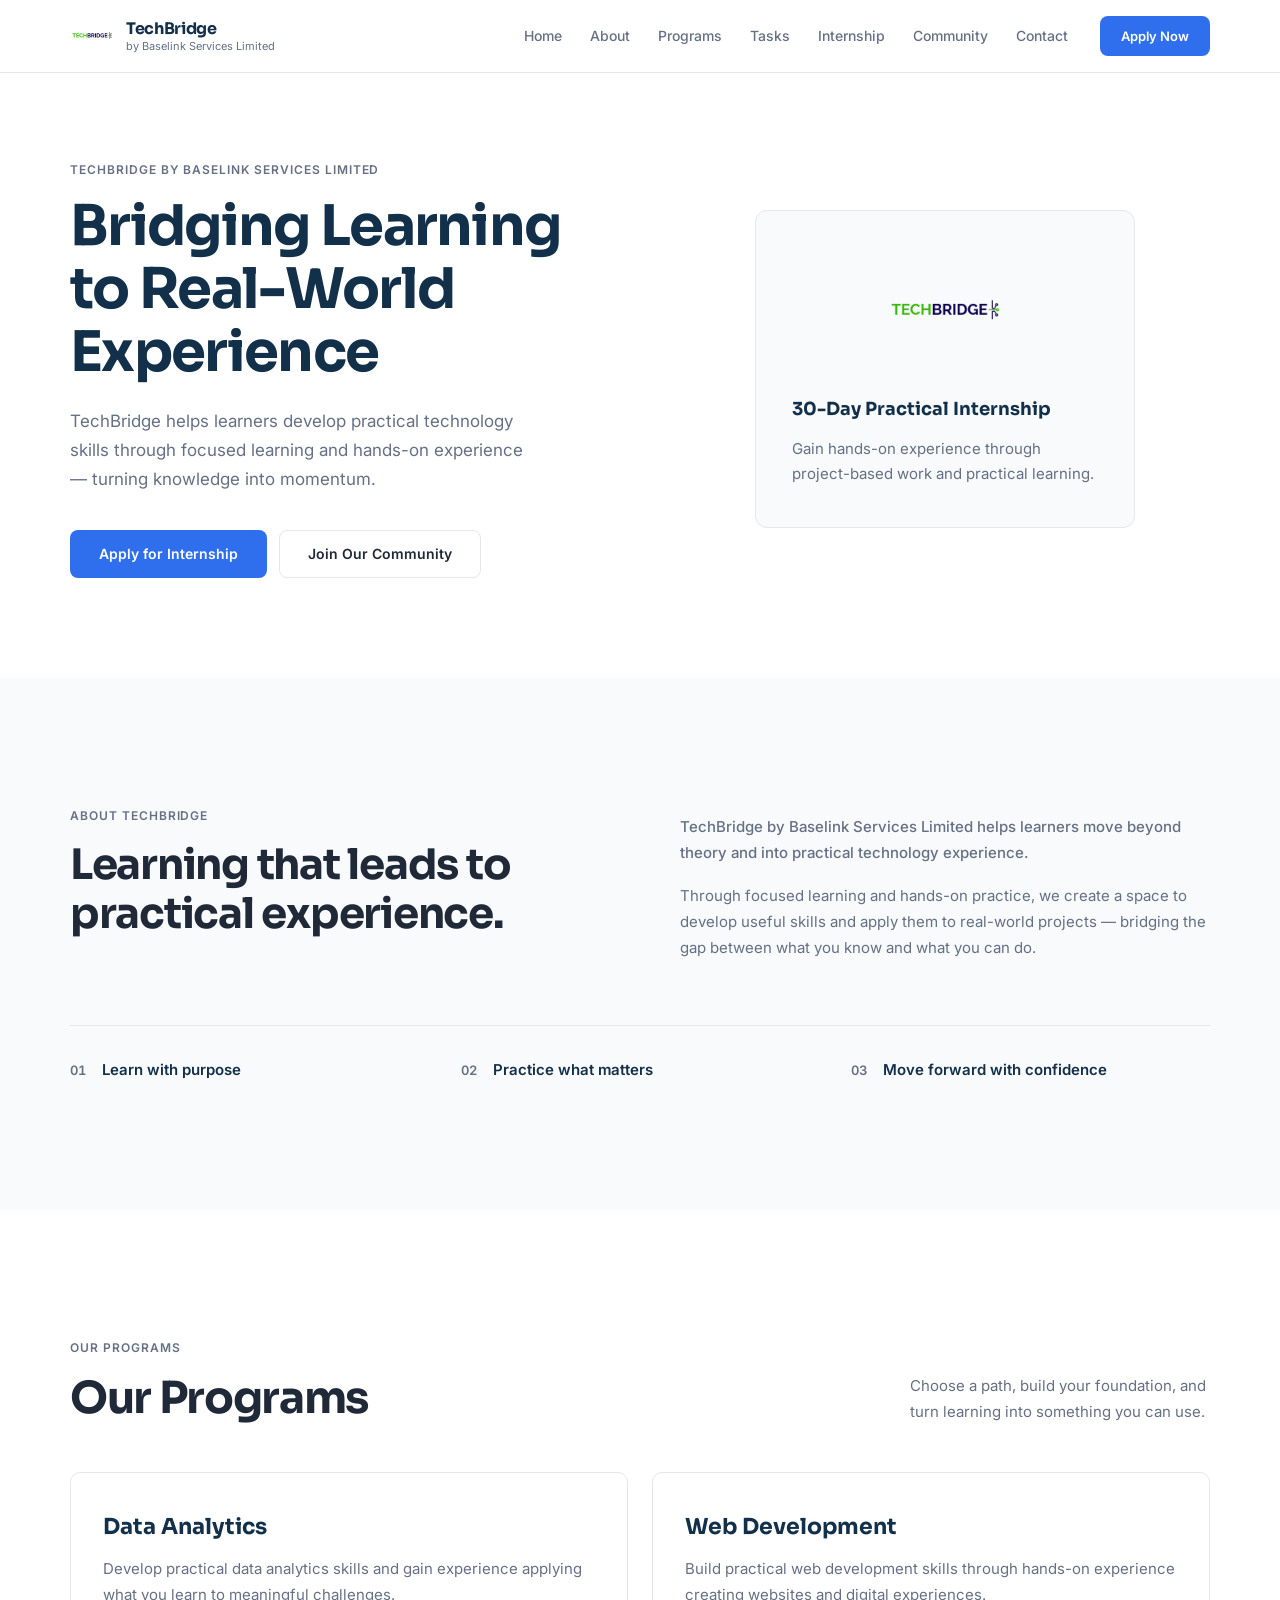
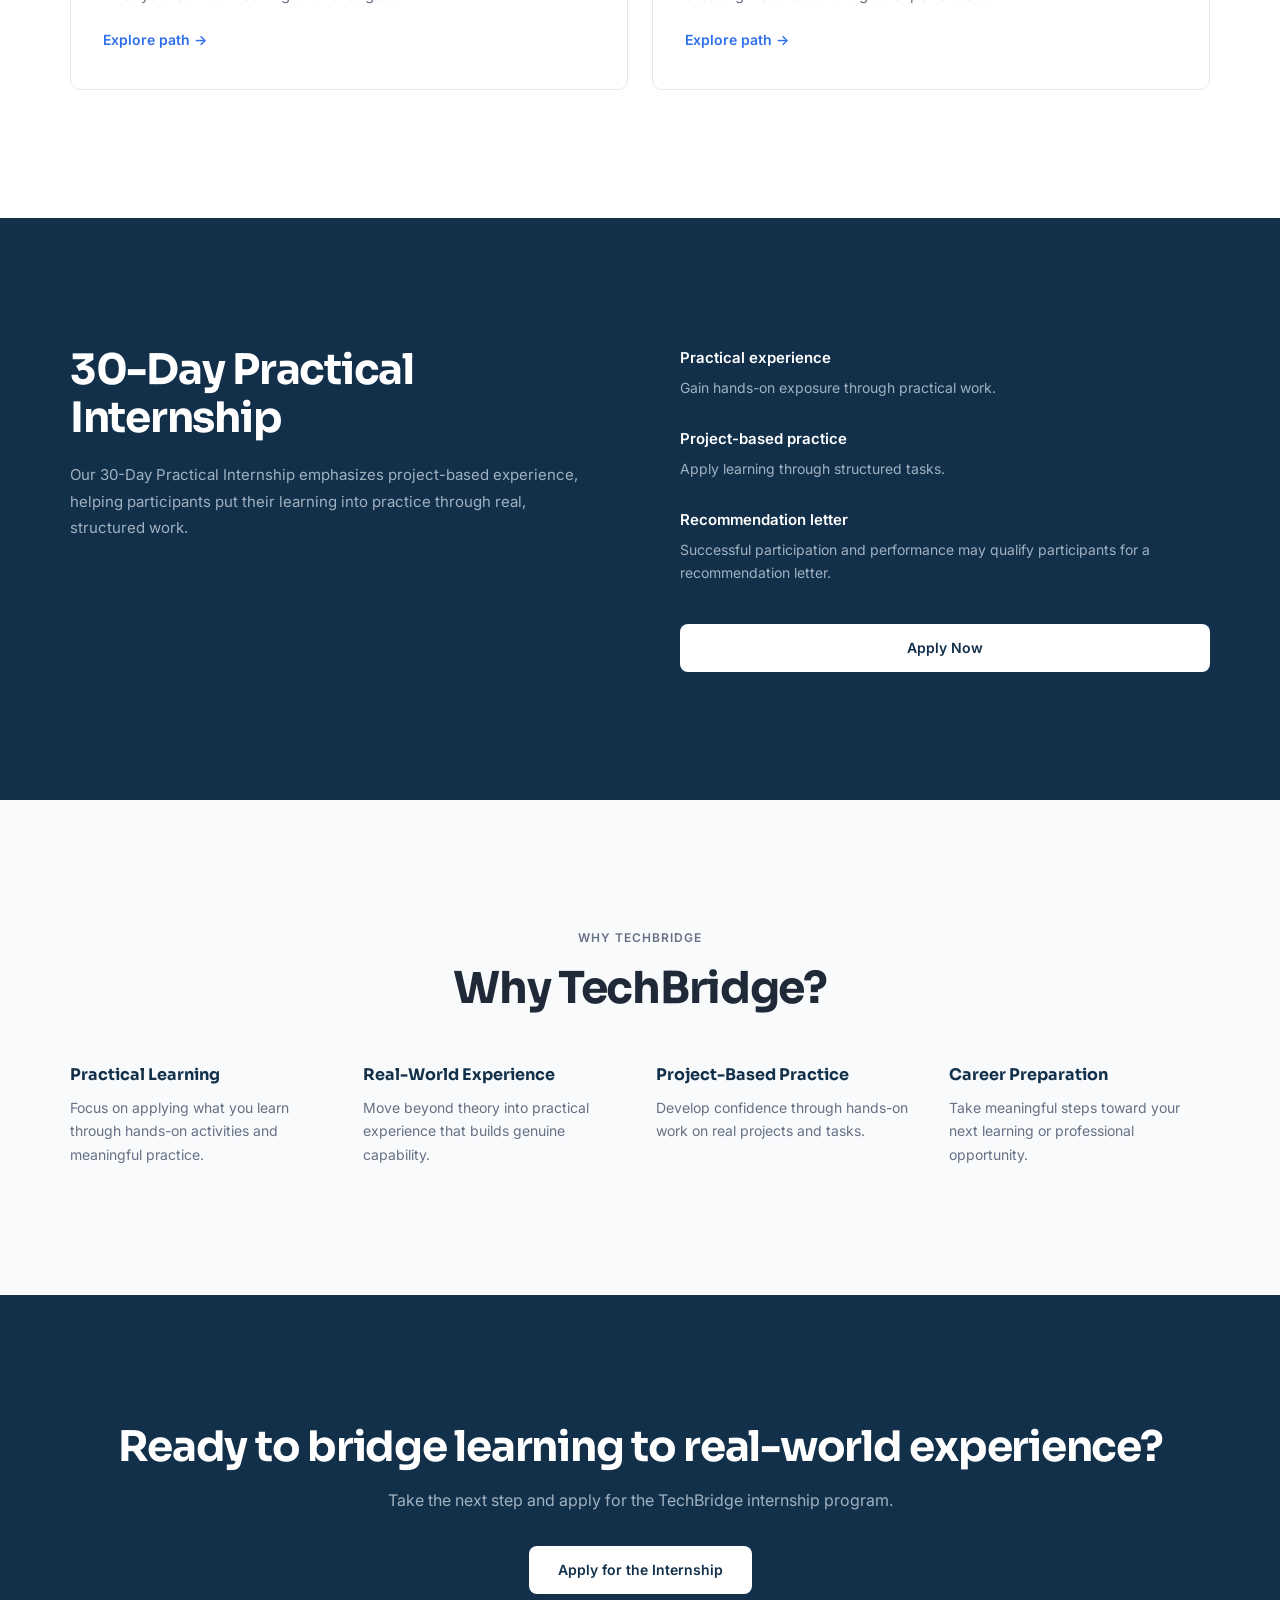
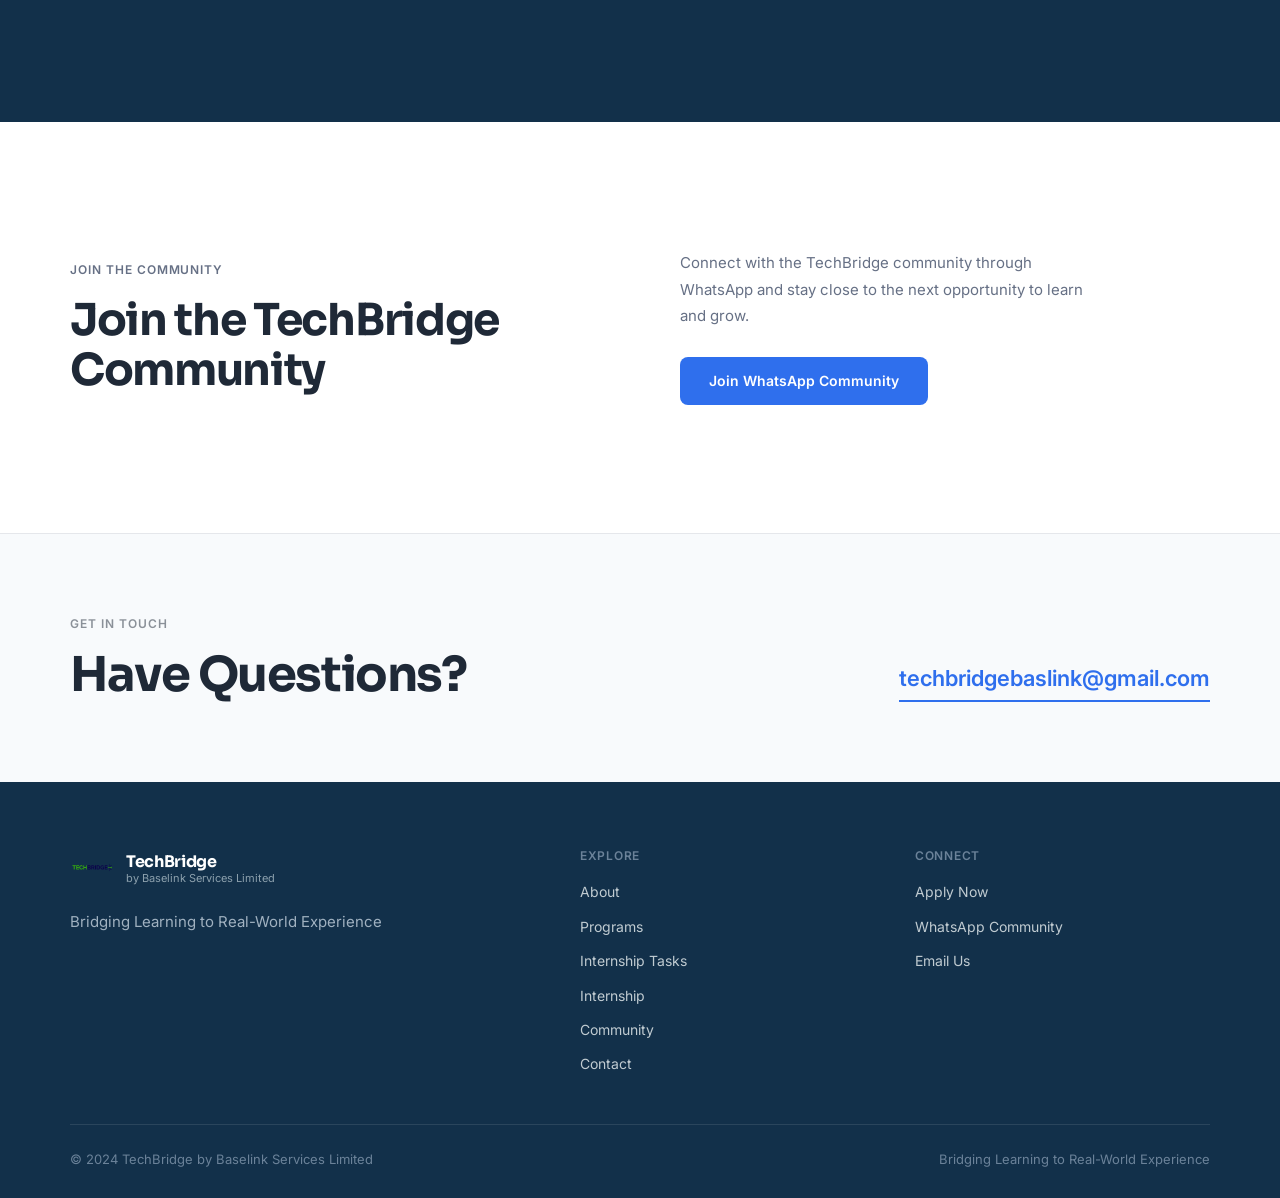
==== commit cd43f434: "Add internship tasks experience" ====
--- a/index.html
+++ b/index.html
@@ -31,6 +31,7 @@
         <a href="#home">Home</a>
         <a href="#about">About</a>
         <a href="programs.html">Programs</a>
+        <a href="tasks.html">Tasks</a>
         <a href="#internship">Internship</a>
         <a href="#community">Community</a>
         <a href="#contact">Contact</a>
@@ -229,6 +230,7 @@
           <span class="footer-col-title">Explore</span>
           <a href="#about">About</a>
           <a href="programs.html">Programs</a>
+          <a href="tasks.html">Internship Tasks</a>
           <a href="#internship">Internship</a>
           <a href="#community">Community</a>
           <a href="#contact">Contact</a>
--- a/style.css
+++ b/style.css
@@ -1012,6 +1012,9 @@
 .reveal-child.revealed > *:nth-child(3) { transition-delay: 0.16s; }
 .reveal-child.revealed > *:nth-child(4) { transition-delay: 0.24s; }
 .reveal-child.revealed > *:nth-child(5) { transition-delay: 0.32s; }
+.reveal-child.revealed > *:nth-child(6) { transition-delay: 0.40s; }
+.reveal-child.revealed > *:nth-child(7) { transition-delay: 0.48s; }
+.reveal-child.revealed > *:nth-child(8) { transition-delay: 0.56s; }
 
 @media (prefers-reduced-motion: reduce) {
   .reveal, .reveal-child, .reveal-child > * {
@@ -1097,3 +1100,240 @@
   .pg-program-desc { font-size: 16px; }
   .pg-compare-item span { font-size: 15px; }
 }
+
+/* Internship Tasks Page */
+
+.ts-stats {
+  padding: 0;
+  background: var(--white);
+}
+
+.ts-stats-grid {
+  display: grid;
+  grid-template-columns: repeat(4, 1fr);
+  border: 1px solid var(--border);
+  border-radius: 12px;
+  overflow: hidden;
+}
+
+.ts-stat {
+  padding: 32px 24px;
+  text-align: center;
+  border-right: 1px solid var(--border);
+}
+
+.ts-stat:last-child { border-right: 0; }
+
+.ts-stat strong {
+  display: block;
+  font-family: var(--font-heading);
+  font-size: clamp(32px, 4vw, 44px);
+  font-weight: 700;
+  line-height: 1.1;
+  letter-spacing: -0.03em;
+  color: var(--navy);
+  margin-bottom: 6px;
+}
+
+.ts-stat span {
+  font-size: 14px;
+  color: var(--muted);
+}
+
+.tasks { background: var(--bg); }
+
+.tasks-intro {
+  max-width: 460px;
+  margin: 12px auto 0;
+  color: var(--muted);
+  font-size: 15px;
+  line-height: 1.7;
+}
+
+.timeline {
+  position: relative;
+  max-width: 820px;
+  margin: 48px auto 0;
+}
+
+.timeline::before {
+  content: '';
+  position: absolute;
+  top: 0; bottom: 0; left: 50%;
+  width: 2px;
+  background: var(--border);
+  transform: translateX(-50%);
+}
+
+.timeline-item {
+  position: relative;
+  width: 50%;
+  padding: 0 40px 48px;
+}
+
+.timeline-item:nth-child(odd) { left: 0; }
+.timeline-item:nth-child(even) { left: 50%; }
+
+.timeline-item:last-child { padding-bottom: 8px; }
+
+.timeline-node {
+  position: absolute;
+  top: 0;
+  z-index: 1;
+  width: 44px;
+  height: 44px;
+  border-radius: 50%;
+  background: var(--blue);
+  color: var(--white);
+  font-family: var(--font-heading);
+  font-size: 16px;
+  font-weight: 700;
+  display: flex;
+  align-items: center;
+  justify-content: center;
+  border: 4px solid var(--bg);
+  box-shadow: 0 0 0 2px var(--border);
+}
+
+.timeline-item:nth-child(odd) .timeline-node { right: -22px; }
+.timeline-item:nth-child(even) .timeline-node { left: -22px; }
+
+.timeline-card {
+  background: var(--white);
+  border: 1px solid var(--border);
+  border-radius: 12px;
+  padding: 28px 28px 26px;
+  transition: border-color 0.2s, transform 0.15s;
+}
+
+.timeline-card:hover {
+  border-color: var(--blue);
+  transform: translateY(-2px);
+}
+
+.timeline-card-top {
+  display: flex;
+  align-items: center;
+  gap: 12px;
+  margin-bottom: 14px;
+  flex-wrap: wrap;
+}
+
+.task-day {
+  font-family: var(--font-heading);
+  font-size: 13px;
+  font-weight: 600;
+  color: var(--blue);
+  letter-spacing: 0.02em;
+}
+
+.task-status {
+  font-size: 11px;
+  font-weight: 600;
+  text-transform: uppercase;
+  letter-spacing: 0.05em;
+  padding: 4px 10px;
+  border-radius: 999px;
+}
+
+.status-completed { background: #ECFDF5; color: #047857; }
+.status-current { background: #EFF6FF; color: #1D4ED8; }
+.status-upcoming { background: #F3F4F6; color: #6B7280; }
+
+.timeline-card h3 {
+  font-size: 18px;
+  font-weight: 700;
+  color: var(--navy);
+  margin-bottom: 8px;
+}
+
+.timeline-card p {
+  font-size: 14px;
+  line-height: 1.7;
+  color: var(--muted);
+  margin-bottom: 16px;
+}
+
+.difficulty {
+  display: inline-block;
+  font-size: 12px;
+  font-weight: 600;
+  padding: 4px 12px;
+  border-radius: 999px;
+}
+
+.difficulty-beginner { background: #ECFDF5; color: #047857; }
+.difficulty-mid { background: #CCFBF1; color: #0F766E; }
+.difficulty-intermediate { background: #EFF6FF; color: #1D4ED8; }
+.difficulty-advanced { background: #FEF3C7; color: #B45309; }
+
+.legend {
+  display: flex;
+  justify-content: center;
+  align-items: center;
+  gap: 24px;
+  flex-wrap: wrap;
+  margin-top: 40px;
+}
+
+.legend-item {
+  display: inline-flex;
+  align-items: center;
+  gap: 8px;
+  font-size: 13px;
+  font-weight: 500;
+  color: var(--muted);
+}
+
+.legend-dot {
+  display: inline-block;
+  width: 10px;
+  height: 10px;
+  border-radius: 50%;
+}
+
+.dot-completed, .dot-beginner { background: #10B981; }
+.dot-current, .dot-intermediate { background: #2F6FED; }
+.dot-upcoming { background: #D1D5DB; }
+.dot-advanced { background: #F59E0B; }
+
+.legend-divider {
+  width: 1px;
+  height: 18px;
+  background: var(--border);
+}
+
+@media (max-width: 900px) {
+  .ts-stats-grid { grid-template-columns: repeat(2, 1fr); }
+  .ts-stat { border-bottom: 1px solid var(--border); }
+  .ts-stat:nth-child(2) { border-right: 0; }
+  .ts-stat:nth-child(3), .ts-stat:nth-child(4) { border-bottom: 0; }
+
+  .timeline::before { left: 13px; transform: none; }
+
+  .timeline-item,
+  .timeline-item:nth-child(odd),
+  .timeline-item:nth-child(even) {
+    width: 100%;
+    left: 0;
+    padding: 0 0 32px 52px;
+  }
+
+  .timeline-item:nth-child(odd) .timeline-node,
+  .timeline-item:nth-child(even) .timeline-node {
+    left: -9px;
+    right: auto;
+  }
+}
+
+@media (max-width: 520px) {
+  .ts-stats-grid { grid-template-columns: 1fr 1fr; }
+  .ts-stat { padding: 24px 16px; }
+  .ts-stat strong { font-size: 30px; }
+  .ts-stat span { font-size: 13px; }
+
+  .timeline-card { padding: 24px 20px; }
+  .timeline-card h3 { font-size: 17px; }
+
+  .legend { gap: 16px; }
+}
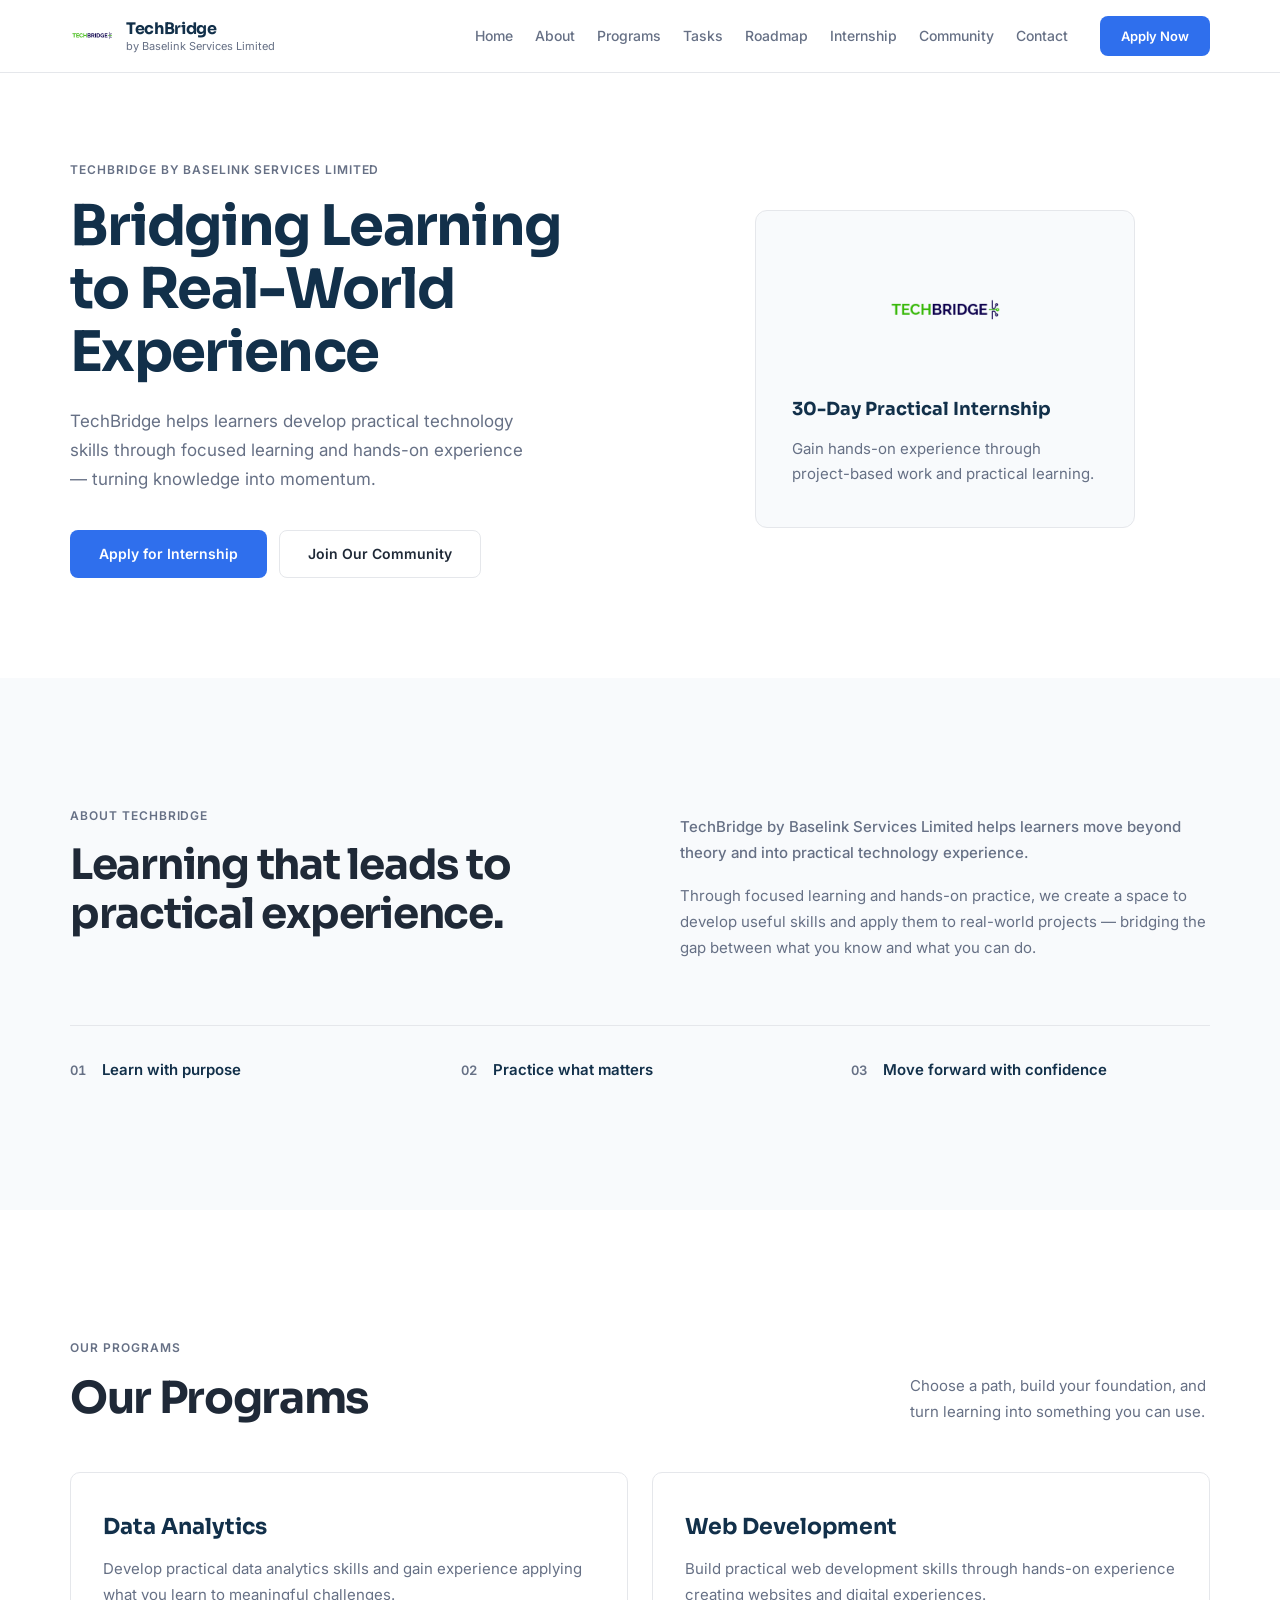
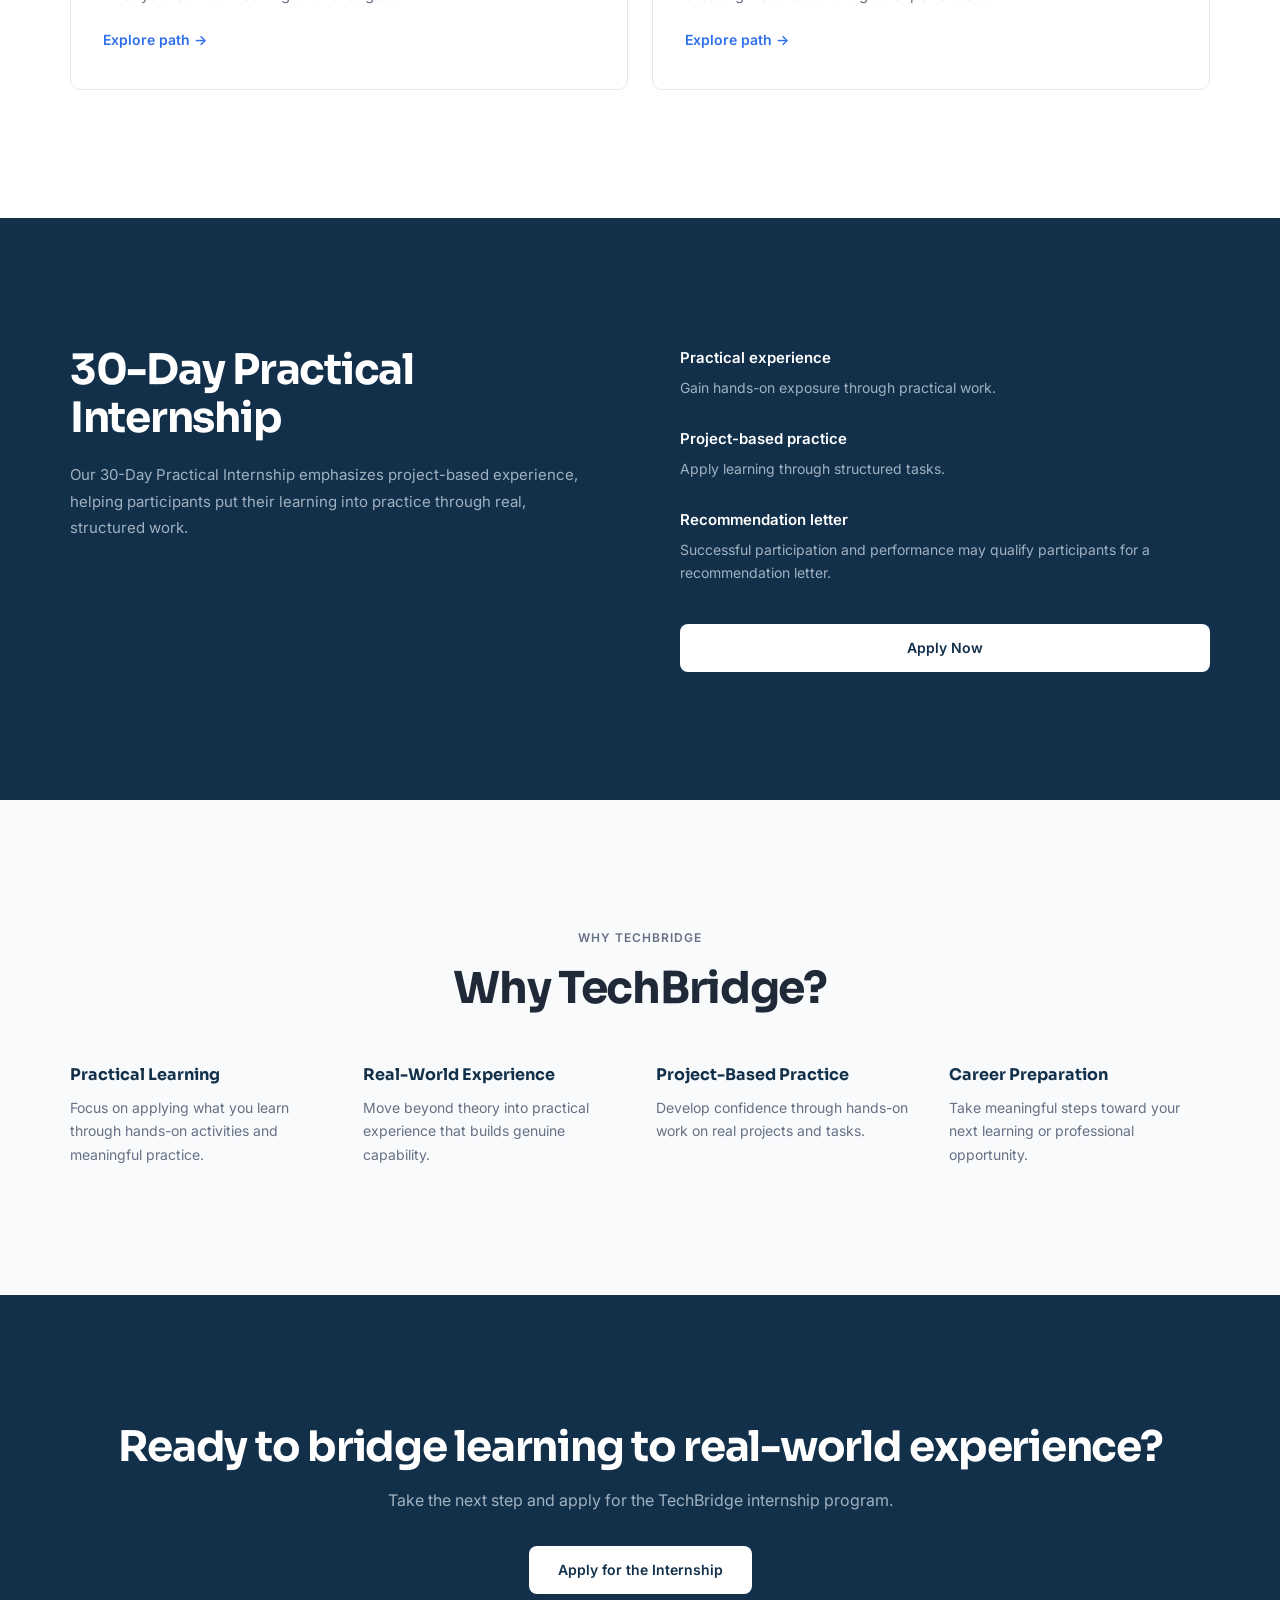
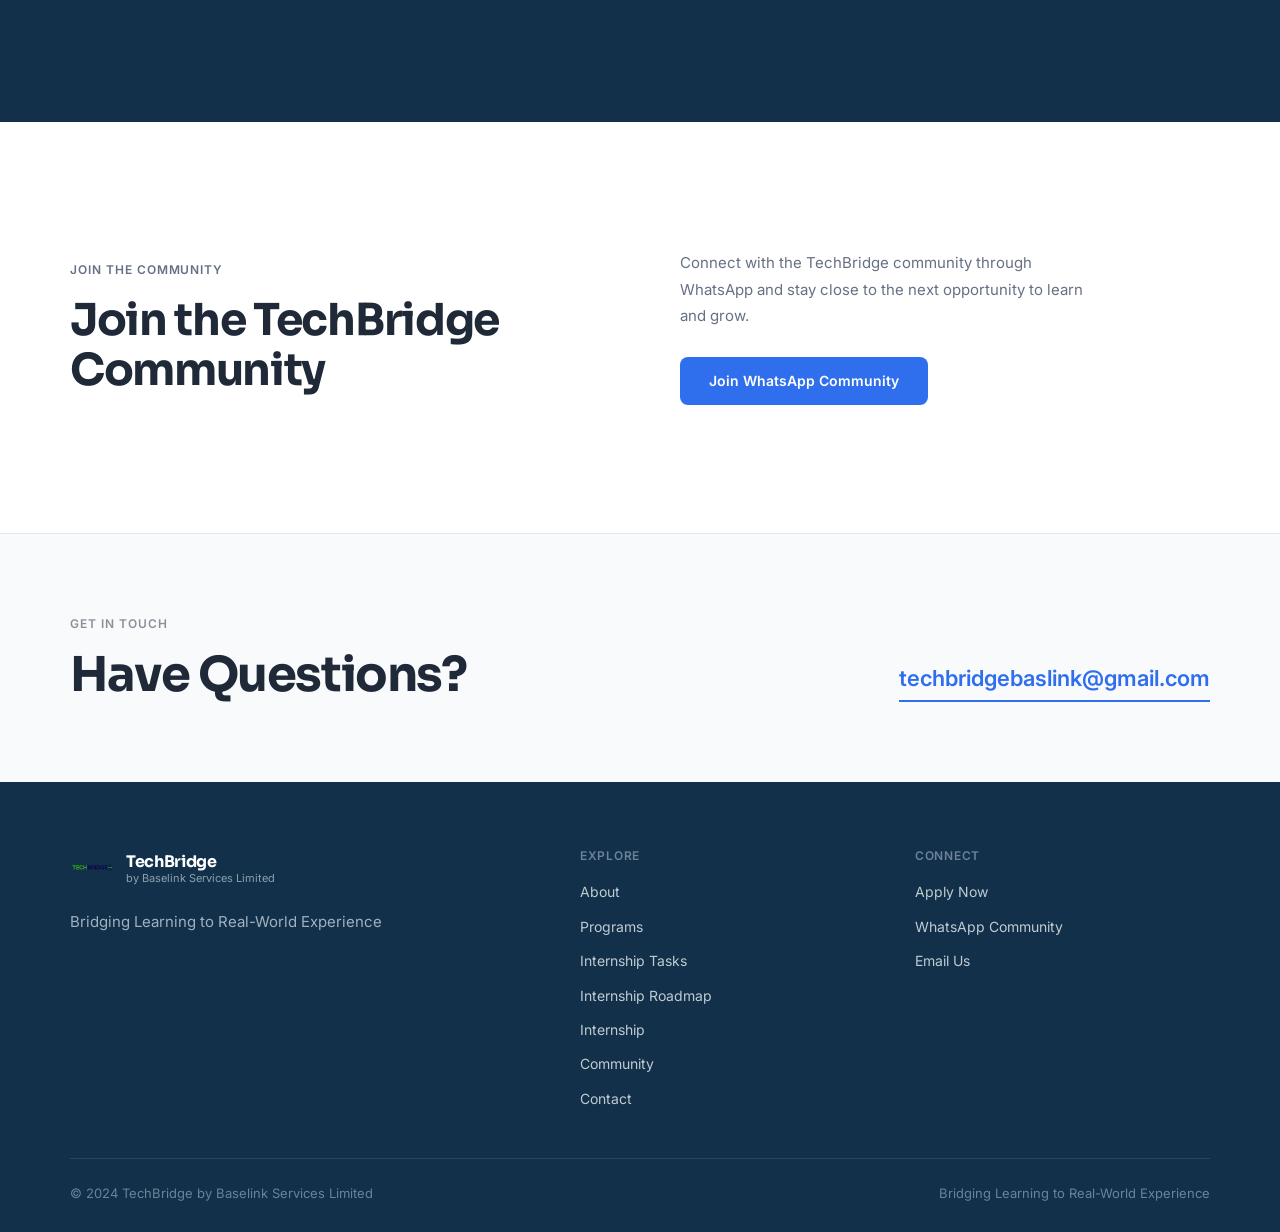
==== commit 187dd0cc: "Add interactive internship roadmap with track switching" ====
--- a/index.html
+++ b/index.html
@@ -32,6 +32,7 @@
         <a href="#about">About</a>
         <a href="programs.html">Programs</a>
         <a href="tasks.html">Tasks</a>
+        <a href="roadmap.html">Roadmap</a>
         <a href="#internship">Internship</a>
         <a href="#community">Community</a>
         <a href="#contact">Contact</a>
@@ -231,6 +232,7 @@
           <a href="#about">About</a>
           <a href="programs.html">Programs</a>
           <a href="tasks.html">Internship Tasks</a>
+          <a href="roadmap.html">Internship Roadmap</a>
           <a href="#internship">Internship</a>
           <a href="#community">Community</a>
           <a href="#contact">Contact</a>
--- a/style.css
+++ b/style.css
@@ -176,7 +176,7 @@
 .main-nav {
   display: flex;
   align-items: center;
-  gap: 28px;
+  gap: 22px;
   margin-left: auto;
 }
 
@@ -1296,6 +1296,7 @@
 .dot-current, .dot-intermediate { background: #2F6FED; }
 .dot-upcoming { background: #D1D5DB; }
 .dot-advanced { background: #F59E0B; }
+.dot-progress { background: #14B8A6; }
 
 .legend-divider {
   width: 1px;
@@ -1337,3 +1338,74 @@
 
   .legend { gap: 16px; }
 }
+
+/* Interactive Roadmap */
+
+.roadmap { background: var(--bg); }
+
+.track-switch {
+  display: flex;
+  justify-content: center;
+  align-items: center;
+  gap: 12px;
+  flex-wrap: wrap;
+  margin: 8px 0 32px;
+}
+
+.track-btn {
+  font-family: var(--font-heading);
+  font-size: 15px;
+  font-weight: 600;
+  padding: 14px 32px;
+  border: 1px solid var(--border);
+  border-radius: 10px;
+  background: var(--white);
+  color: var(--muted);
+  cursor: pointer;
+  transition: background 0.2s, color 0.2s, border-color 0.2s, transform 0.15s;
+}
+
+.track-btn:hover {
+  border-color: var(--blue);
+  color: var(--ink);
+}
+
+.track-btn.active {
+  background: var(--blue);
+  border-color: var(--blue);
+  color: var(--white);
+}
+
+.track-current {
+  display: flex;
+  align-items: center;
+  justify-content: center;
+  gap: 12px;
+  flex-wrap: wrap;
+  background: var(--navy);
+  color: var(--white);
+  border-radius: 10px;
+  padding: 16px 24px;
+  margin: 0 0 40px;
+}
+
+.track-current-label {
+  font-size: 13px;
+  font-weight: 600;
+  text-transform: uppercase;
+  letter-spacing: 0.06em;
+  color: #A0B1C0;
+}
+
+.track-current-name {
+  font-family: var(--font-heading);
+  font-size: 18px;
+  font-weight: 700;
+  text-transform: uppercase;
+  letter-spacing: 0.02em;
+}
+
+@media (max-width: 520px) {
+  .track-btn { width: 100%; padding: 13px 20px; }
+  .track-current { text-align: center; }
+}
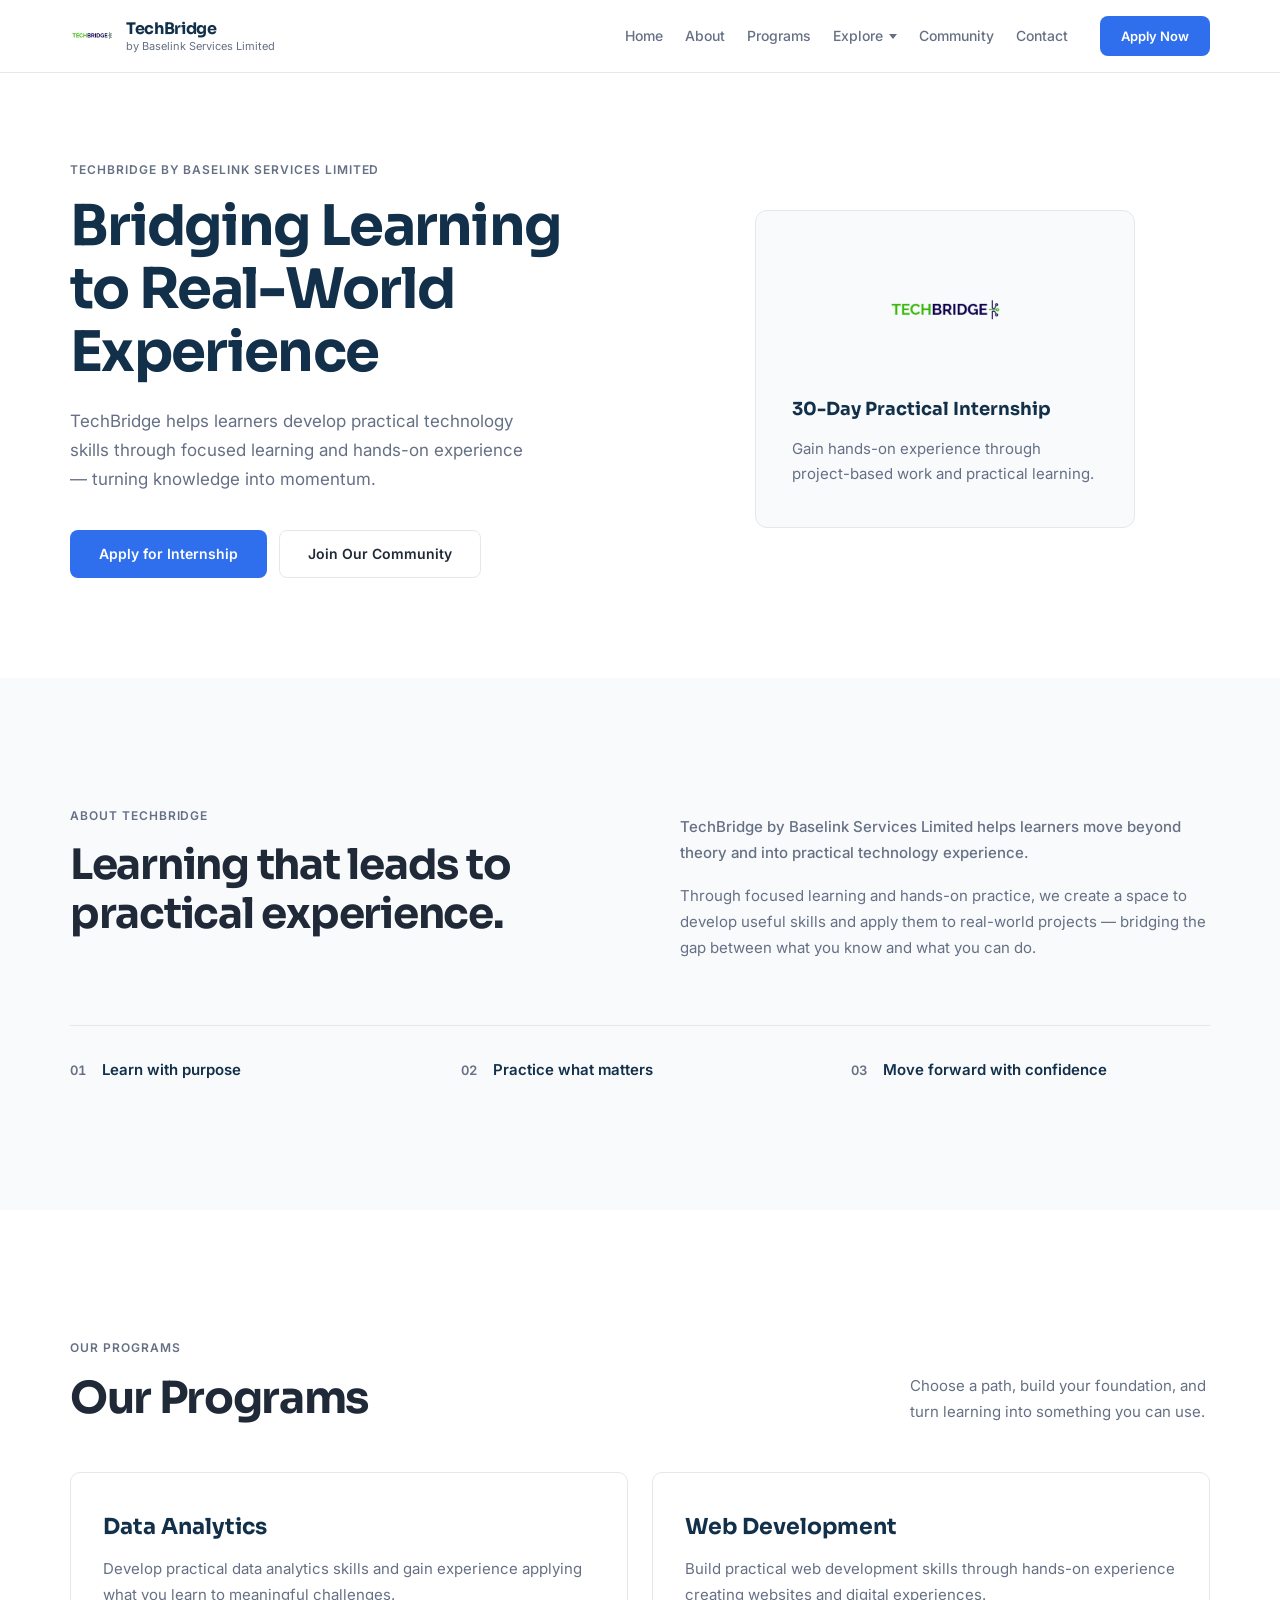
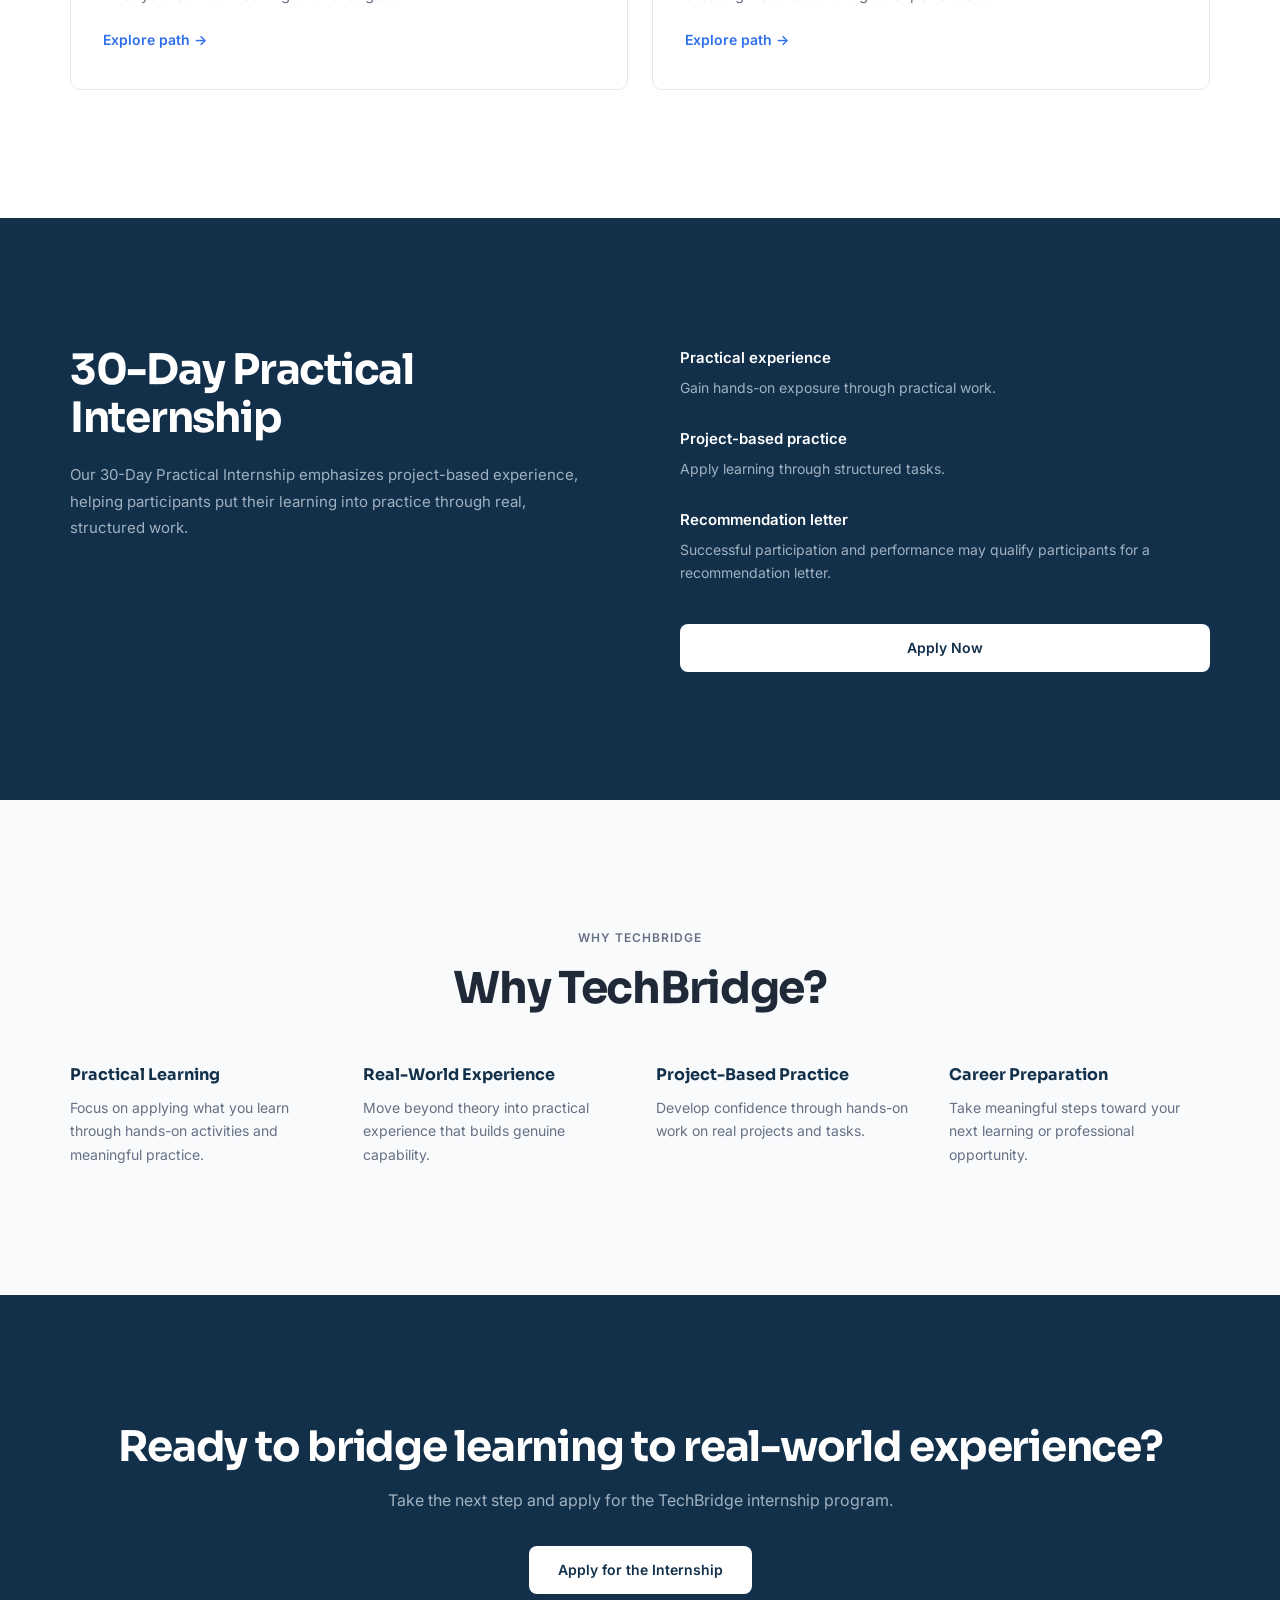
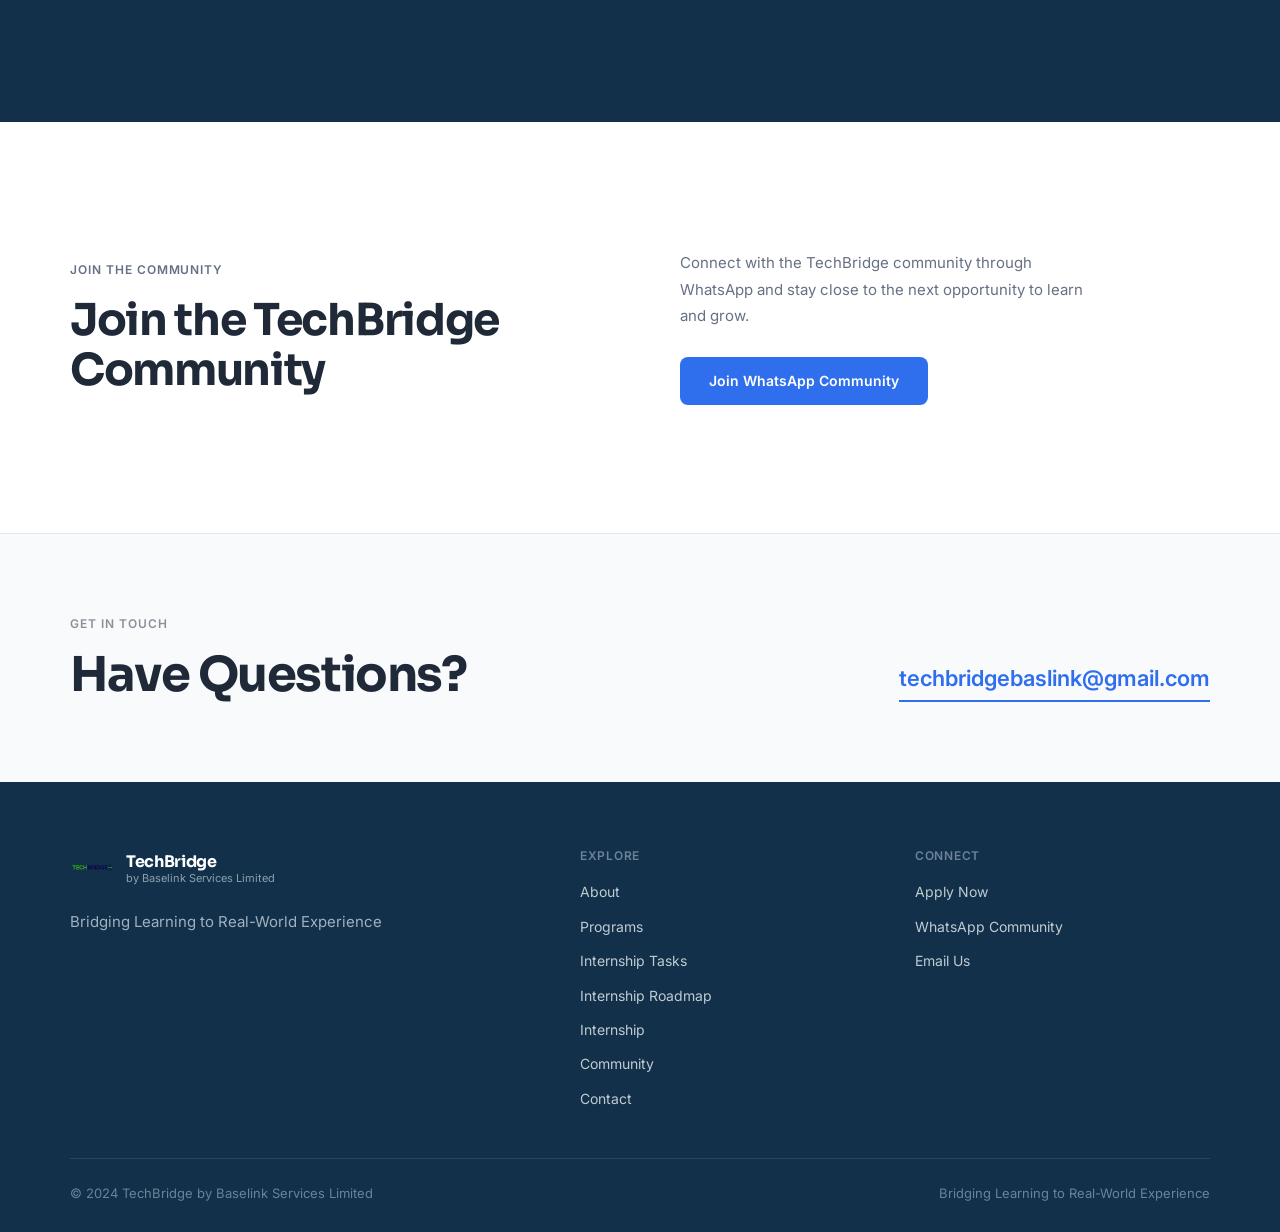
==== commit 62e56ce5: "Add Explore dropdown nav, code comments, and mobile overflow fix" ====
--- a/index.html
+++ b/index.html
@@ -12,6 +12,7 @@
 </head>
 <body>
 
+  <!-- Header -->
   <header class="site-header" id="top">
     <div class="container nav-wrap">
       <a class="brand" href="#home" aria-label="TechBridge home">
@@ -31,9 +32,14 @@
         <a href="#home">Home</a>
         <a href="#about">About</a>
         <a href="programs.html">Programs</a>
-        <a href="tasks.html">Tasks</a>
-        <a href="roadmap.html">Roadmap</a>
-        <a href="#internship">Internship</a>
+        <div class="dropdown-wrap">
+          <a class="nav-has-dropdown" role="button" tabindex="0" aria-haspopup="true">Explore</a>
+          <div class="dropdown">
+            <a href="tasks.html">Tasks</a>
+            <a href="roadmap.html">Roadmap</a>
+            <a href="#internship">Internship</a>
+          </div>
+        </div>
         <a href="#community">Community</a>
         <a href="#contact">Contact</a>
       </nav>
@@ -44,6 +50,7 @@
     </div>
   </header>
 
+  <!-- Main content -->
   <main>
 
     <section class="hero" id="home">
@@ -214,6 +221,7 @@
 
   </main>
 
+  <!-- Footer -->
   <footer class="site-footer">
     <div class="container footer-top">
       <div class="footer-brand">
@@ -252,6 +260,7 @@
   </footer>
 
   <script>
+    // Reveal-on-scroll: observe, then unobserve once revealed.
     const io = new IntersectionObserver((entries) => {
       entries.forEach(e => { if (e.isIntersecting) { e.target.classList.add('revealed'); io.unobserve(e.target); } });
     }, { threshold: 0.15 });
--- a/style.css
+++ b/style.css
@@ -190,6 +190,64 @@
 .main-nav a:hover { color: var(--ink); }
 
 .nav-cta { flex-shrink: 0; }
+
+/* Dropdown navigation */
+
+.dropdown-wrap { position: relative; }
+
+.nav-has-dropdown {
+  display: inline-flex;
+  align-items: center;
+  gap: 6px;
+  cursor: pointer;
+}
+
+.nav-has-dropdown::after {
+  content: '';
+  width: 0;
+  height: 0;
+  border-left: 4px solid transparent;
+  border-right: 4px solid transparent;
+  border-top: 5px solid currentColor;
+  transition: transform 0.2s;
+}
+
+.dropdown-wrap:hover .nav-has-dropdown::after { transform: rotate(180deg); }
+
+.dropdown {
+  position: absolute;
+  top: calc(100% + 14px);
+  left: 50%;
+  transform: translateX(-50%) translateY(6px);
+  background: var(--white);
+  border: 1px solid var(--border);
+  border-radius: 10px;
+  min-width: 190px;
+  padding: 8px;
+  box-shadow: 0 12px 32px rgba(18, 48, 74, 0.12);
+  opacity: 0;
+  visibility: hidden;
+  transition: opacity 0.2s, visibility 0.2s, transform 0.2s;
+  z-index: 102;
+}
+
+.dropdown-wrap:hover .dropdown,
+.dropdown-wrap:focus-within .dropdown {
+  opacity: 1;
+  visibility: visible;
+  transform: translateX(-50%) translateY(0);
+}
+
+.dropdown a {
+  display: block;
+  padding: 10px 14px;
+  border-radius: 8px;
+  font-size: 14px;
+  white-space: nowrap;
+}
+
+.dropdown a:hover { background: var(--bg); color: var(--ink); }
+.dropdown .active { color: var(--blue); }
 
 .nav-toggle { display: none; }
 
@@ -665,12 +723,27 @@
     transition: transform 0.25s, opacity 0.25s;
   }
 
-  .nav-toggle-input:checked ~ .main-nav { max-height: 400px; }
+  .nav-toggle-input:checked ~ .main-nav { max-height: 600px; }
   .nav-toggle-input:checked ~ .nav-toggle span:nth-child(1) { transform: translateY(7px) rotate(45deg); }
   .nav-toggle-input:checked ~ .nav-toggle span:nth-child(2) { opacity: 0; }
   .nav-toggle-input:checked ~ .nav-toggle span:nth-child(3) { transform: translateY(-7px) rotate(-45deg); }
 
   .nav-cta { display: none; }
+
+  .dropdown-wrap { width: 100%; }
+
+  .dropdown {
+    position: static;
+    transform: none;
+    opacity: 1;
+    visibility: visible;
+    box-shadow: none;
+    border: 0;
+    padding: 0 0 0 16px;
+    transition: none;
+  }
+
+  .dropdown a { padding: 12px 24px; }
 
   .hero { padding-top: 130px; }
   .hero-grid { grid-template-columns: 1fr; gap: 48px; }
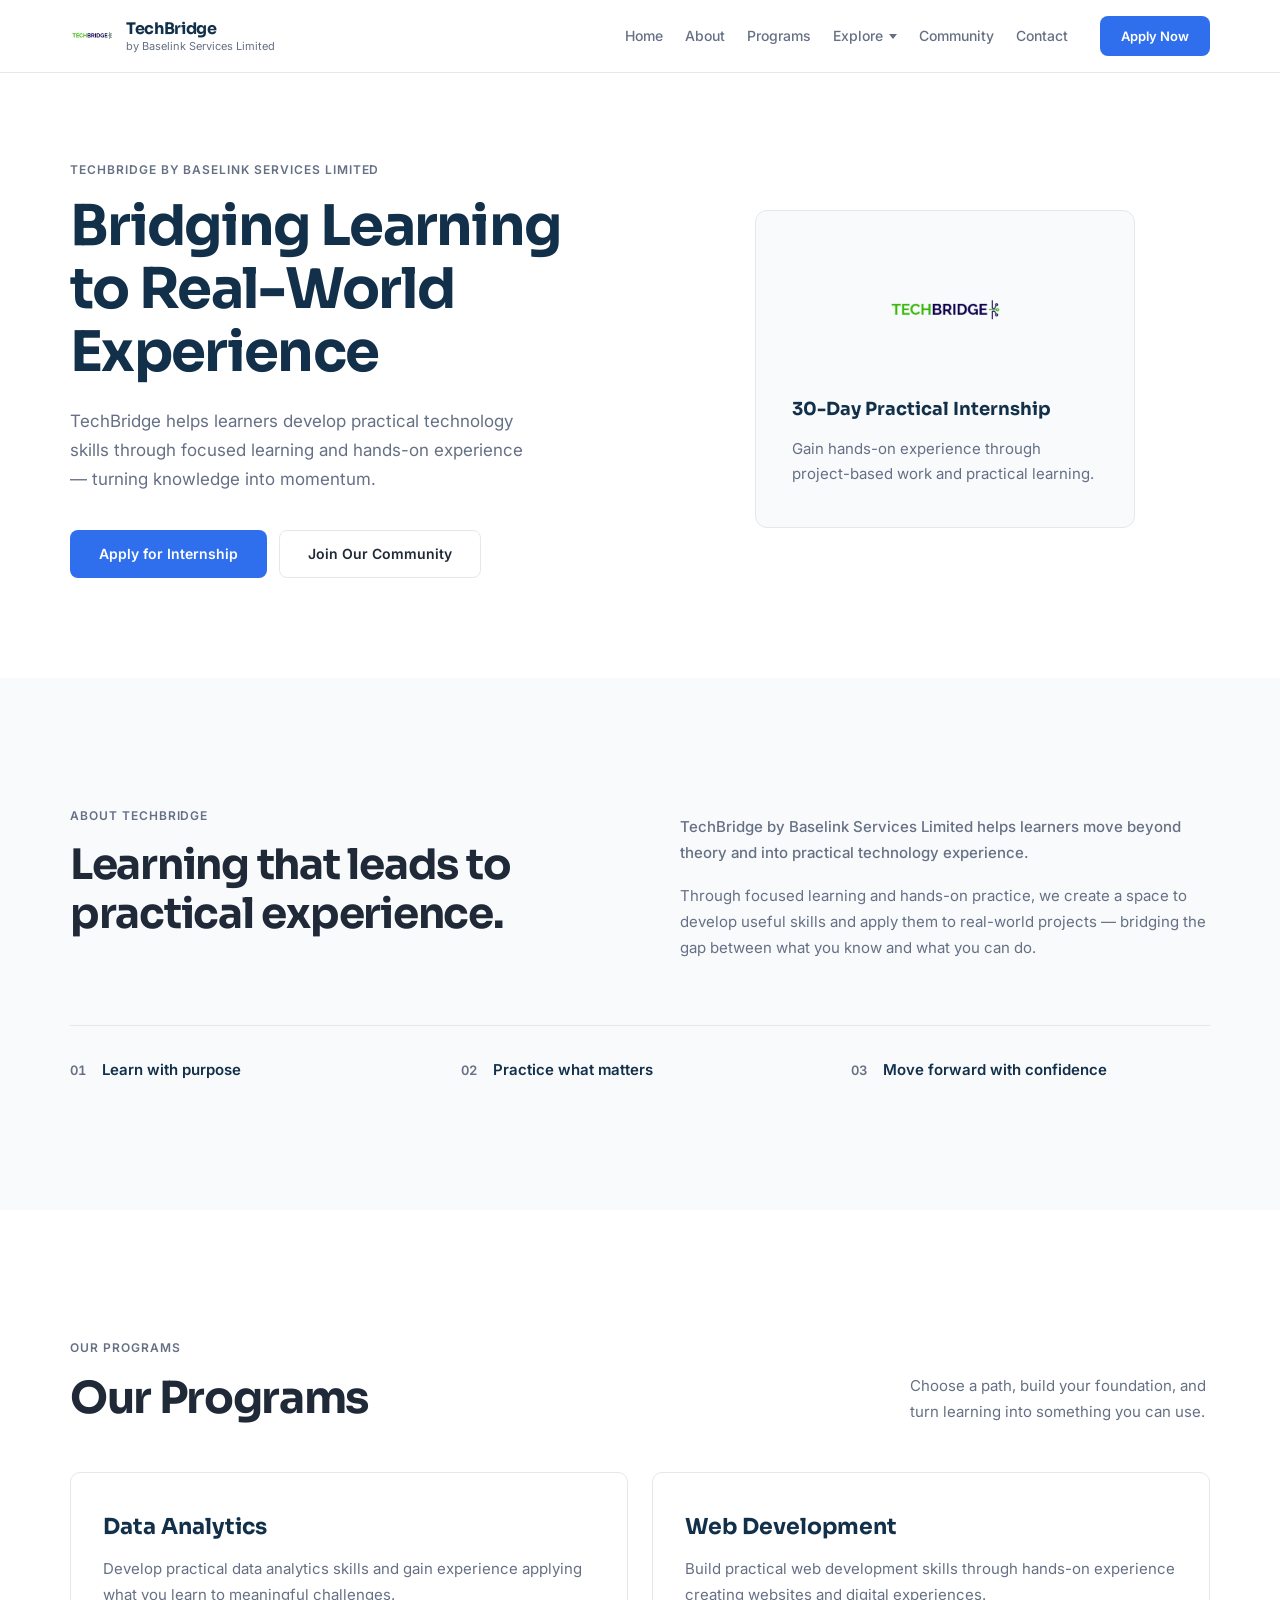
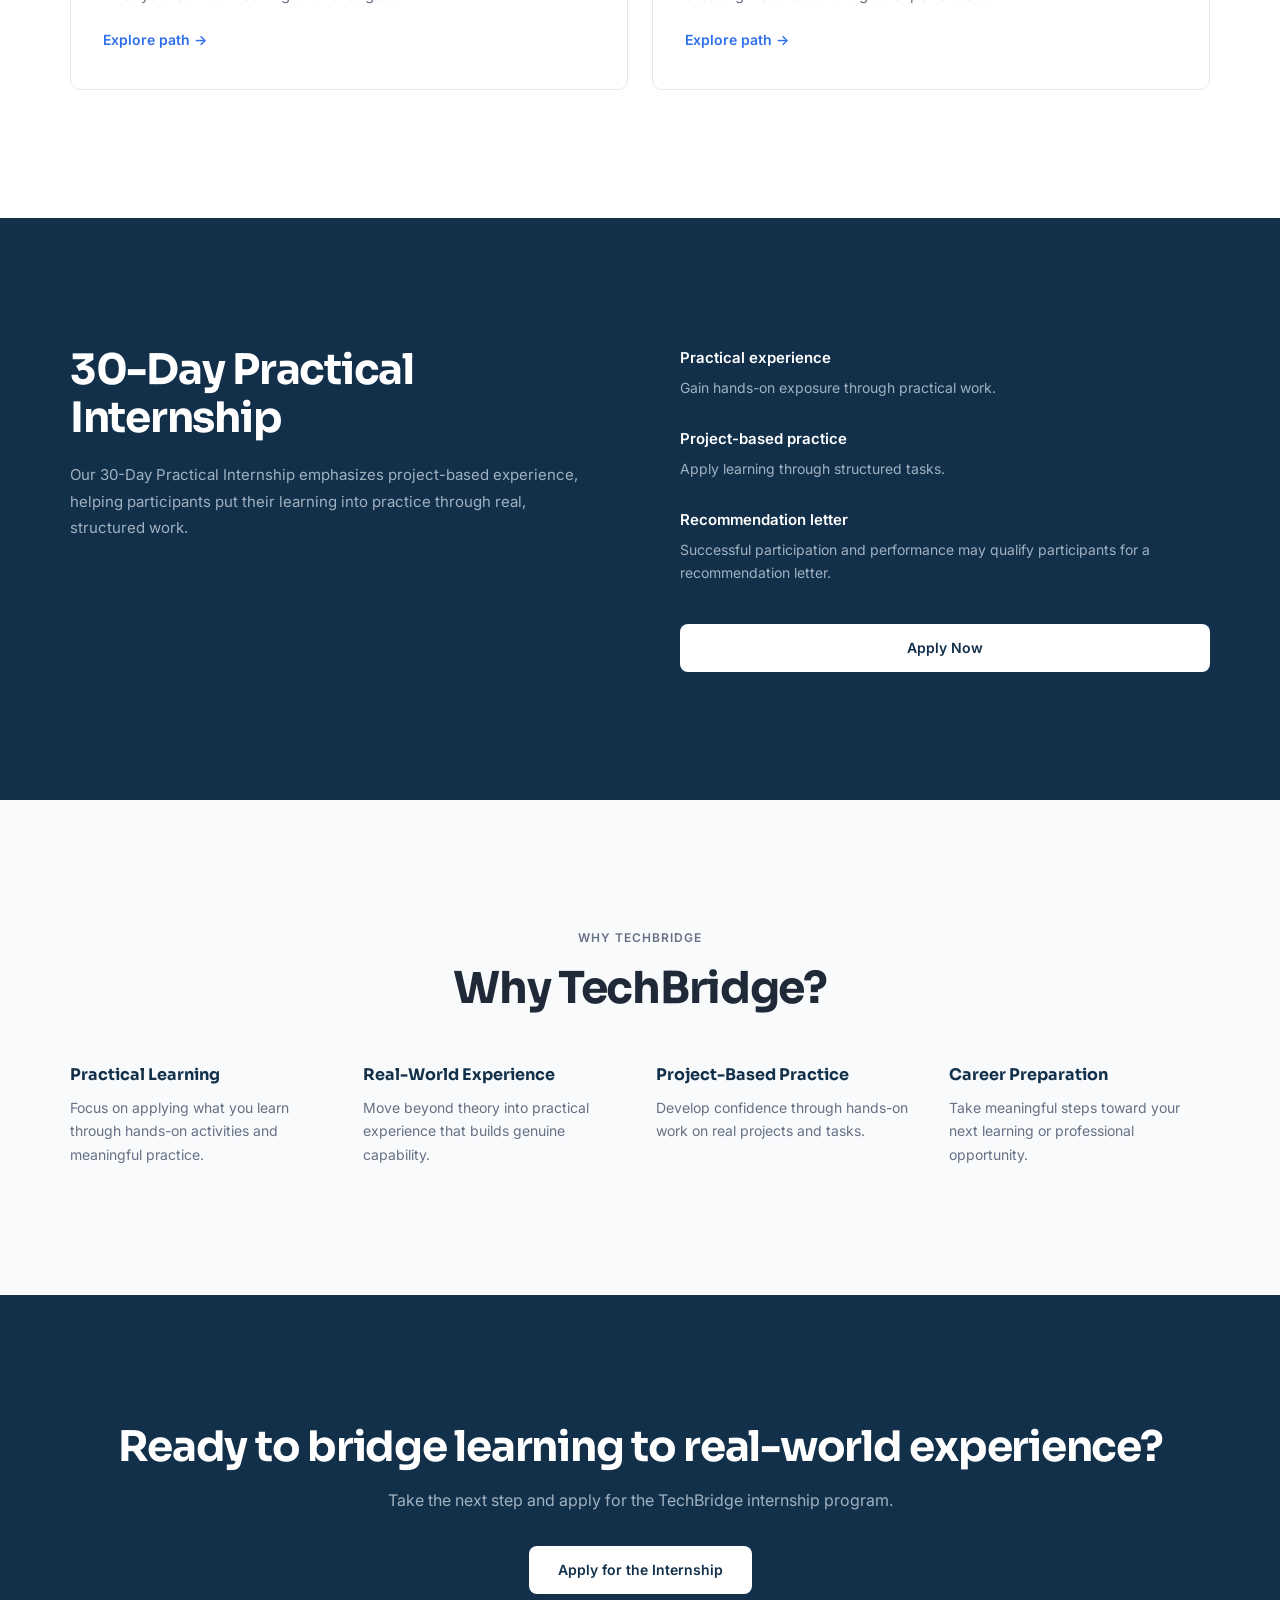
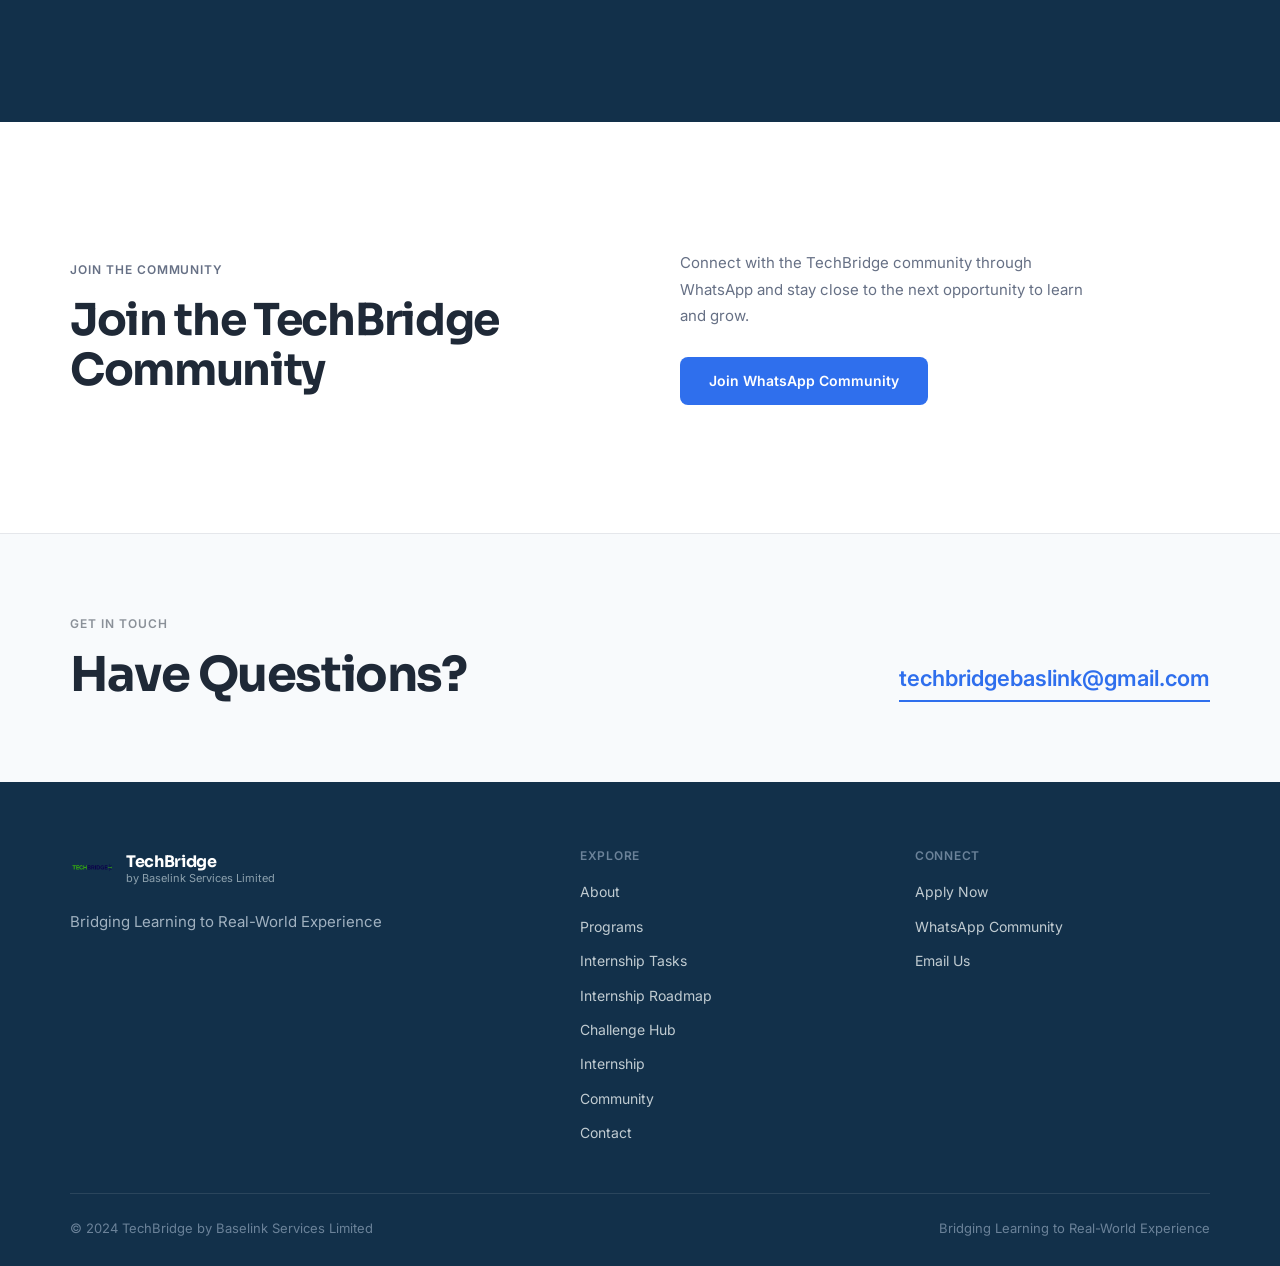
==== commit 1da52ec4: "Add interactive challenge hub with filtering and detail modal" ====
--- a/index.html
+++ b/index.html
@@ -37,6 +37,7 @@
           <div class="dropdown">
             <a href="tasks.html">Tasks</a>
             <a href="roadmap.html">Roadmap</a>
+            <a href="challenges.html">Challenges</a>
             <a href="#internship">Internship</a>
           </div>
         </div>
@@ -241,6 +242,7 @@
           <a href="programs.html">Programs</a>
           <a href="tasks.html">Internship Tasks</a>
           <a href="roadmap.html">Internship Roadmap</a>
+          <a href="challenges.html">Challenge Hub</a>
           <a href="#internship">Internship</a>
           <a href="#community">Community</a>
           <a href="#contact">Contact</a>
--- a/style.css
+++ b/style.css
@@ -1482,3 +1482,264 @@
   .track-btn { width: 100%; padding: 13px 20px; }
   .track-current { text-align: center; }
 }
+
+/* Challenge Hub */
+
+.chhub { background: var(--bg); }
+
+.ch-filters {
+  display: flex;
+  flex-direction: column;
+  align-items: center;
+  gap: 20px;
+  margin-bottom: 32px;
+}
+
+.ch-filter-group {
+  display: flex;
+  align-items: center;
+  gap: 12px;
+  flex-wrap: wrap;
+  justify-content: center;
+}
+
+.ch-filter-label {
+  font-size: 13px;
+  font-weight: 600;
+  text-transform: uppercase;
+  letter-spacing: 0.05em;
+  color: var(--muted);
+}
+
+.ch-filter-btns {
+  display: flex;
+  gap: 8px;
+  flex-wrap: wrap;
+}
+
+.ch-filter-btn {
+  padding: 8px 16px;
+  border: 1px solid var(--border);
+  border-radius: 999px;
+  background: var(--white);
+  color: var(--muted);
+  font-family: var(--font);
+  font-size: 13px;
+  font-weight: 600;
+  cursor: pointer;
+  transition: background 0.2s, color 0.2s, border-color 0.2s;
+}
+
+.ch-filter-btn:hover { border-color: var(--blue); color: var(--ink); }
+
+.ch-filter-btn.active {
+  background: var(--navy);
+  border-color: var(--navy);
+  color: var(--white);
+}
+
+.ch-reset {
+  font-family: var(--font);
+  font-size: 13px;
+  font-weight: 600;
+  color: var(--blue);
+  background: none;
+  border: none;
+  cursor: pointer;
+  text-decoration: underline;
+}
+
+.ch-reset:hover { color: var(--blue-hover); }
+
+.ch-count {
+  text-align: center;
+  font-size: 14px;
+  color: var(--muted);
+  margin-bottom: 24px;
+}
+
+.ch-grid {
+  display: grid;
+  grid-template-columns: repeat(auto-fill, minmax(300px, 1fr));
+  gap: 24px;
+}
+
+.ch-empty {
+  text-align: center;
+  font-size: 15px;
+  color: var(--muted);
+  padding: 48px 12px;
+}
+
+.ch-card {
+  display: flex;
+  flex-direction: column;
+  gap: 12px;
+  background: var(--white);
+  border: 1px solid var(--border);
+  border-radius: 12px;
+  padding: 28px;
+  transition: border-color 0.2s, transform 0.15s, box-shadow 0.2s;
+}
+
+.ch-card:hover {
+  border-color: var(--blue);
+  transform: translateY(-2px);
+  box-shadow: 0 10px 28px rgba(18, 48, 74, 0.08);
+}
+
+.ch-card-top {
+  display: flex;
+  align-items: center;
+  gap: 10px;
+  flex-wrap: wrap;
+}
+
+.ch-track {
+  font-size: 12px;
+  font-weight: 600;
+  text-transform: uppercase;
+  letter-spacing: 0.05em;
+  padding: 4px 12px;
+  border-radius: 999px;
+}
+
+.ch-track-da { background: #EFF6FF; color: #1D4ED8; }
+.ch-track-wd { background: #F5F3FF; color: #6D28D9; }
+
+.ch-card h3 {
+  font-size: 20px;
+  font-weight: 700;
+  color: var(--navy);
+}
+
+.ch-desc {
+  font-size: 15px;
+  line-height: 1.7;
+  color: var(--muted);
+}
+
+.ch-outcome {
+  font-size: 14px;
+  line-height: 1.7;
+  color: var(--muted);
+}
+
+.ch-outcome strong {
+  color: var(--ink);
+  font-weight: 600;
+}
+
+.ch-card .btn { margin-top: auto; align-self: flex-start; }
+
+/* Modal */
+
+.modal {
+  position: fixed;
+  inset: 0;
+  z-index: 200;
+  display: flex;
+  align-items: center;
+  justify-content: center;
+  padding: 24px;
+}
+
+.modal[hidden] { display: none; }
+
+.modal-overlay {
+  position: absolute;
+  inset: 0;
+  background: rgba(18, 48, 74, 0.55);
+  backdrop-filter: blur(2px);
+  -webkit-backdrop-filter: blur(2px);
+}
+
+.modal-content {
+  position: relative;
+  width: 100%;
+  max-width: 560px;
+  max-height: 85vh;
+  overflow-y: auto;
+  background: var(--white);
+  border-radius: 14px;
+  padding: 36px 32px 32px;
+  box-shadow: 0 24px 64px rgba(18, 48, 74, 0.25);
+  animation: modal-in 0.25s ease;
+}
+
+@keyframes modal-in {
+  from { opacity: 0; transform: translateY(14px) scale(0.98); }
+  to { opacity: 1; transform: none; }
+}
+
+.modal-close {
+  position: absolute;
+  top: 16px;
+  right: 16px;
+  width: 36px;
+  height: 36px;
+  border: none;
+  border-radius: 50%;
+  background: var(--bg);
+  color: var(--muted);
+  font-size: 22px;
+  line-height: 1;
+  cursor: pointer;
+  transition: background 0.2s, color 0.2s;
+}
+
+.modal-close:hover { background: var(--border); color: var(--ink); }
+
+.ch-modal-top {
+  display: flex;
+  gap: 10px;
+  flex-wrap: wrap;
+  margin-bottom: 14px;
+}
+
+.modal-content h3 {
+  font-size: 24px;
+  font-weight: 700;
+  color: var(--navy);
+  margin-bottom: 20px;
+}
+
+.ch-modal-section { margin-bottom: 18px; }
+
+.ch-modal-section h4 {
+  font-size: 13px;
+  font-weight: 600;
+  text-transform: uppercase;
+  letter-spacing: 0.05em;
+  color: var(--muted);
+  margin-bottom: 4px;
+}
+
+.ch-modal-section p {
+  font-size: 15px;
+  line-height: 1.7;
+  color: var(--ink);
+}
+
+.ch-modal-meta {
+  font-size: 14px;
+  color: var(--muted);
+  margin-bottom: 18px;
+}
+
+.ch-modal-result {
+  background: var(--bg);
+  border: 1px solid var(--border);
+  border-radius: 10px;
+  padding: 16px;
+  margin-bottom: 0;
+}
+
+.modal-open { overflow: hidden; }
+
+@media (max-width: 520px) {
+  .ch-filter-group { flex-direction: column; align-items: center; }
+  .ch-filter-btns { justify-content: center; }
+  .ch-card { padding: 24px 20px; }
+  .modal-content { padding: 28px 20px 24px; }
+}
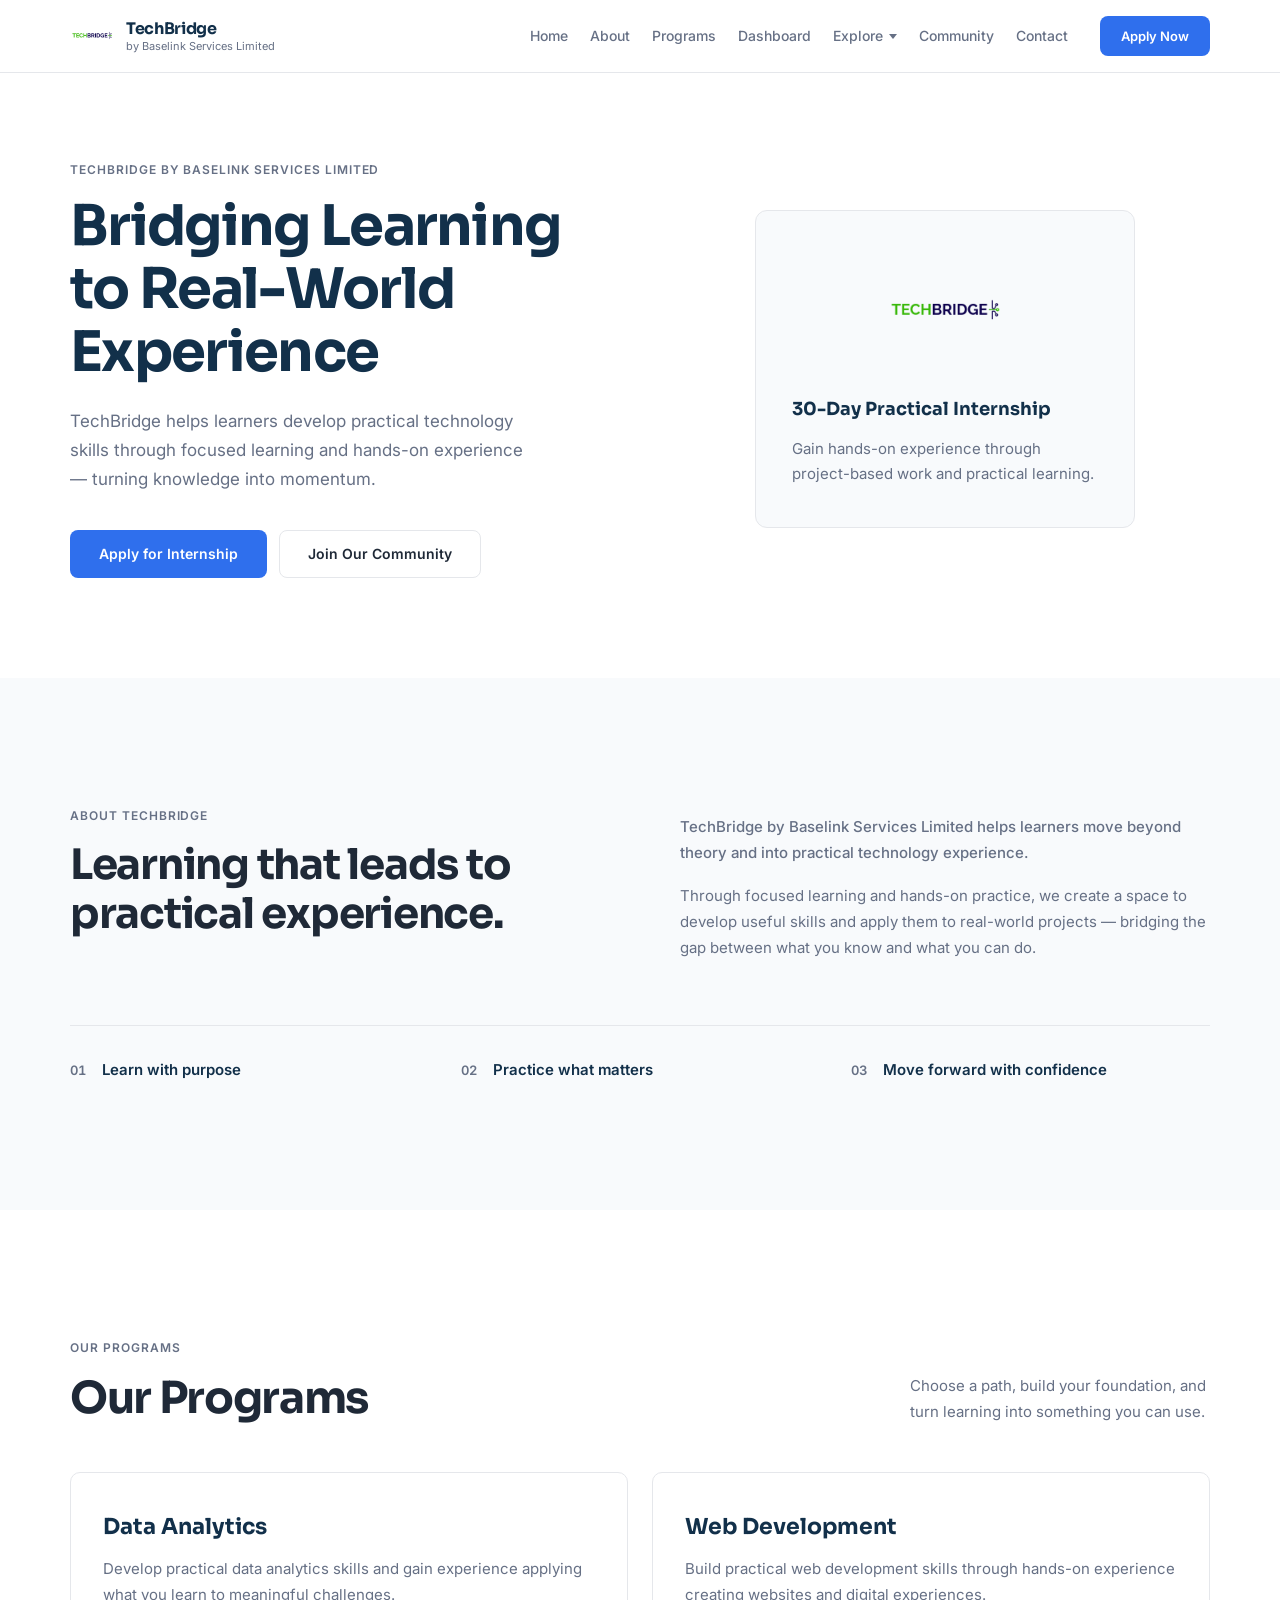
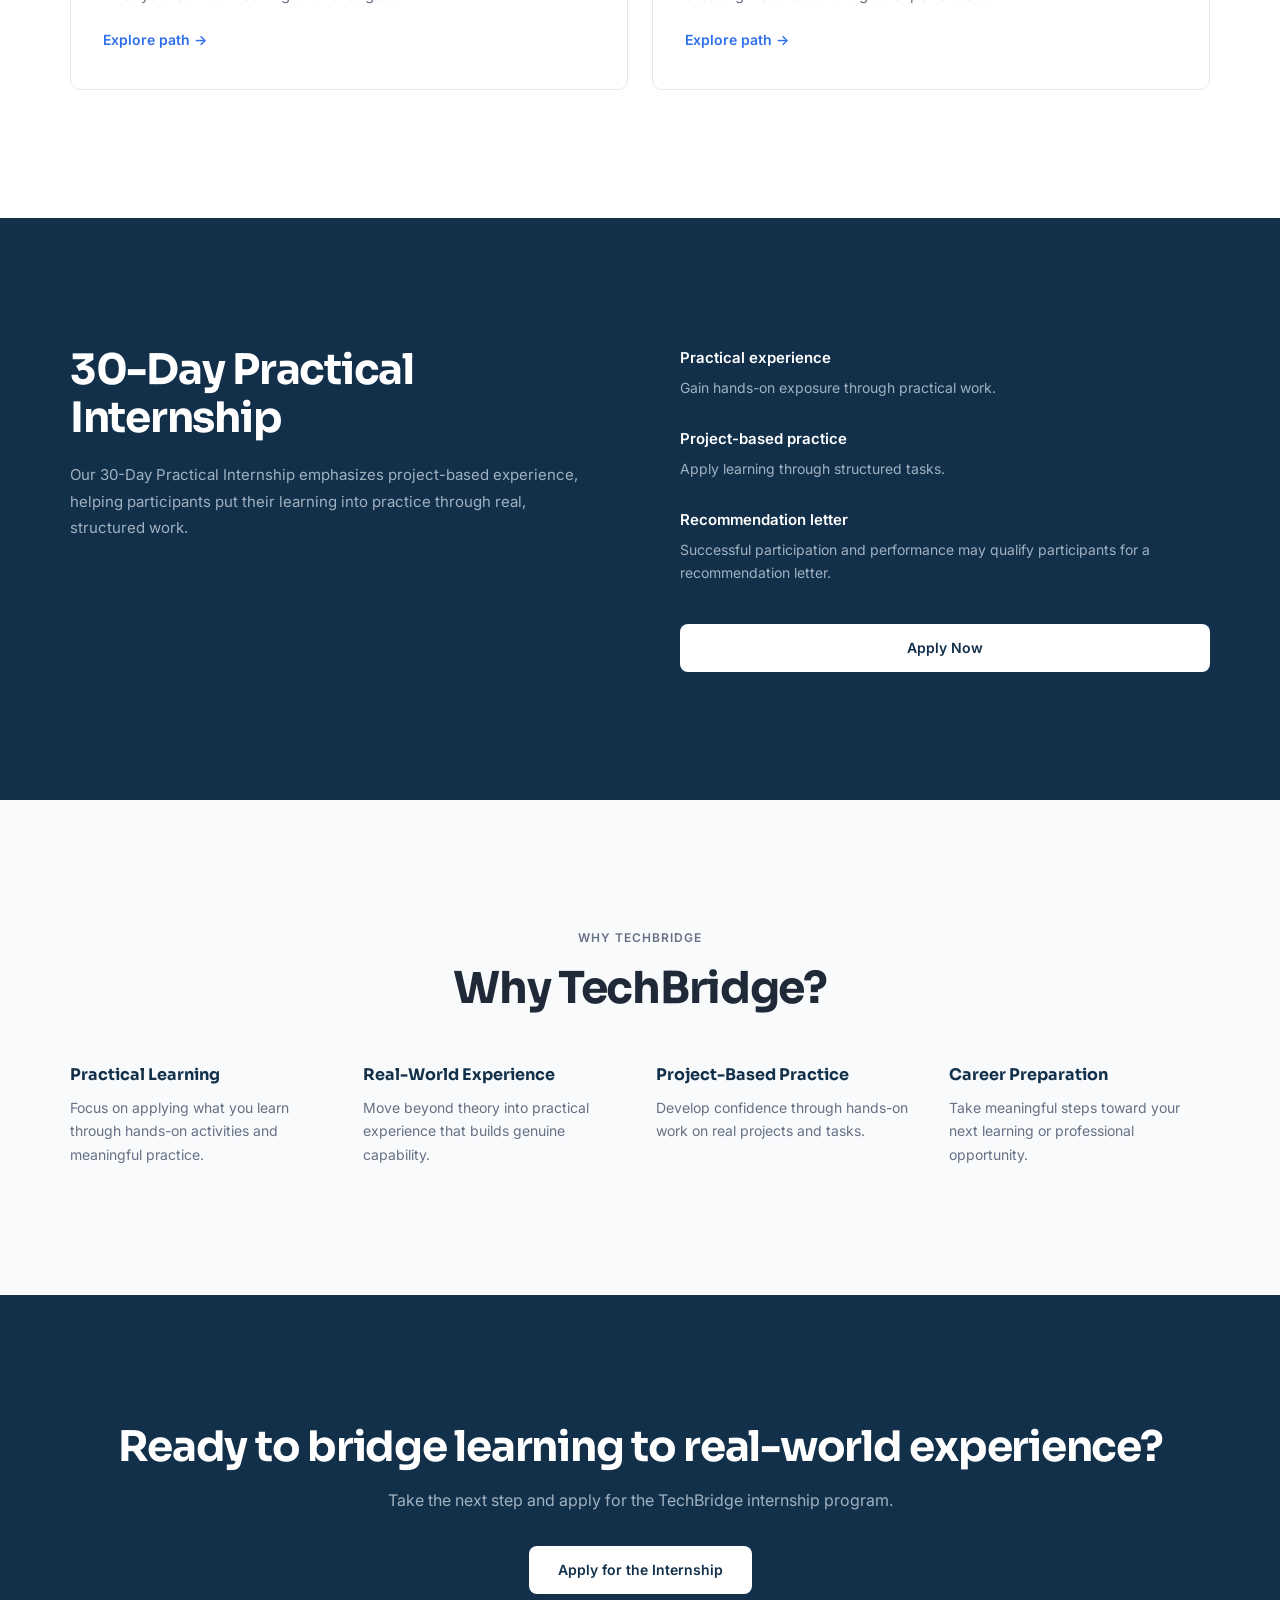
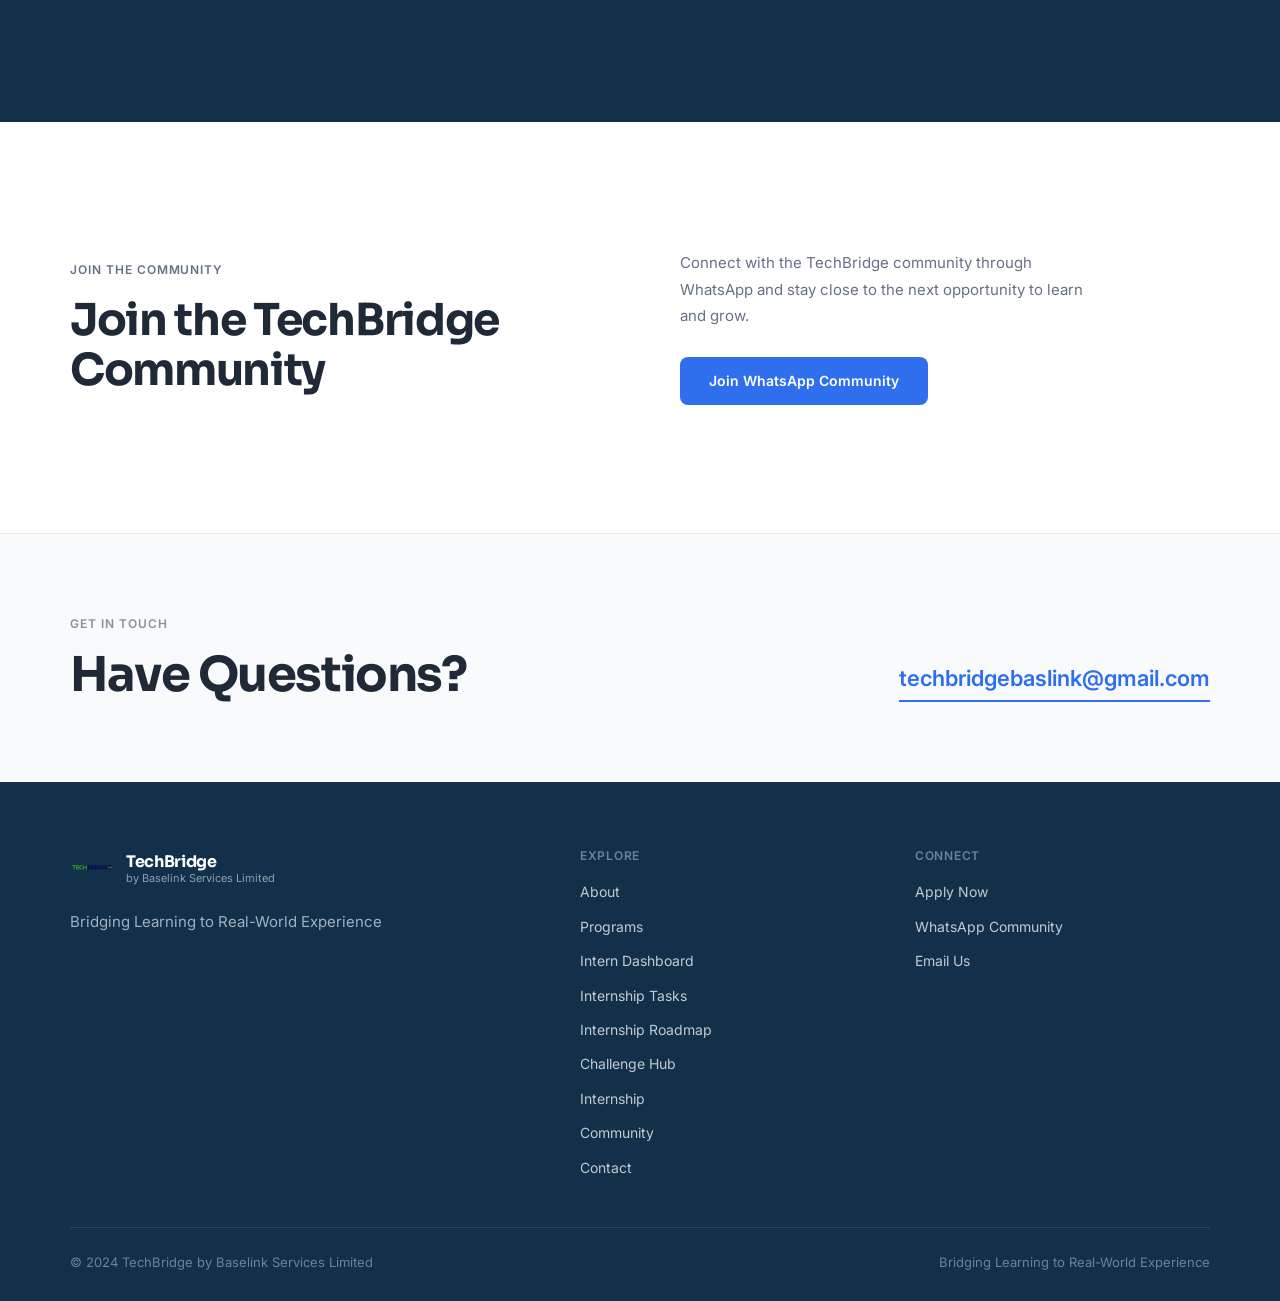
==== commit 80811c05: "Add interactive intern dashboard with progress tracking and task filters" ====
--- a/index.html
+++ b/index.html
@@ -32,6 +32,7 @@
         <a href="#home">Home</a>
         <a href="#about">About</a>
         <a href="programs.html">Programs</a>
+        <a href="dashboard.html">Dashboard</a>
         <div class="dropdown-wrap">
           <a class="nav-has-dropdown" role="button" tabindex="0" aria-haspopup="true">Explore</a>
           <div class="dropdown">
@@ -240,6 +241,7 @@
           <span class="footer-col-title">Explore</span>
           <a href="#about">About</a>
           <a href="programs.html">Programs</a>
+          <a href="dashboard.html">Intern Dashboard</a>
           <a href="tasks.html">Internship Tasks</a>
           <a href="roadmap.html">Internship Roadmap</a>
           <a href="challenges.html">Challenge Hub</a>
--- a/style.css
+++ b/style.css
@@ -1743,3 +1743,332 @@
   .ch-card { padding: 24px 20px; }
   .modal-content { padding: 28px 20px 24px; }
 }
+
+/* Intern Dashboard */
+
+.dash-welcome {
+  padding: 150px 0 48px;
+  background: var(--white);
+}
+
+.welcome-card {
+  background: linear-gradient(135deg, var(--navy) 0%, #1b3f63 100%);
+  border-radius: 16px;
+  padding: 36px 40px;
+  display: flex;
+  gap: 24px;
+  align-items: center;
+  flex-wrap: wrap;
+  color: var(--white);
+  box-shadow: 0 24px 64px rgba(18, 48, 74, 0.28);
+}
+
+.welcome-avatar {
+  width: 68px;
+  height: 68px;
+  flex: 0 0 auto;
+  border-radius: 50%;
+  background: rgba(255, 255, 255, 0.14);
+  border: 2px solid rgba(255, 255, 255, 0.35);
+  display: flex;
+  align-items: center;
+  justify-content: center;
+  font-family: var(--font-heading);
+  font-size: 26px;
+  font-weight: 700;
+}
+
+.welcome-text { flex: 1 1 280px; }
+
+.welcome-text h1 {
+  font-size: 28px;
+  font-weight: 700;
+  margin-bottom: 4px;
+}
+
+.welcome-role {
+  font-size: 15px;
+  font-weight: 600;
+  color: #9DB8FF;
+  margin-bottom: 10px;
+}
+
+.welcome-msg {
+  font-size: 14px;
+  line-height: 1.7;
+  color: rgba(255, 255, 255, 0.78);
+  max-width: 620px;
+}
+
+.welcome-badge {
+  font-size: 12px;
+  font-weight: 600;
+  letter-spacing: 0.03em;
+  padding: 8px 14px;
+  border-radius: 999px;
+  background: rgba(255, 255, 255, 0.12);
+  border: 1px solid rgba(255, 255, 255, 0.28);
+  white-space: nowrap;
+}
+
+.dashboard-grid {
+  display: grid;
+  grid-template-columns: 1.6fr 1fr;
+  gap: 24px;
+  align-items: start;
+}
+
+.dashboard-main,
+.dashboard-side { display: flex; flex-direction: column; gap: 24px; }
+
+.dash-card {
+  background: var(--white);
+  border: 1px solid var(--border);
+  border-radius: 16px;
+  padding: 28px;
+}
+
+.dash-card-head { margin-bottom: 22px; }
+
+.dash-card-head h2 {
+  font-size: 22px;
+  font-weight: 700;
+  color: var(--navy);
+}
+
+.dp-stats {
+  display: grid;
+  grid-template-columns: repeat(3, 1fr);
+  gap: 14px;
+  margin-bottom: 20px;
+}
+
+.dp-stat {
+  background: var(--bg);
+  border: 1px solid var(--border);
+  border-radius: 12px;
+  padding: 18px 16px;
+  display: flex;
+  flex-direction: column;
+  gap: 4px;
+}
+
+.dp-stat strong {
+  font-family: var(--font-heading);
+  font-size: 32px;
+  font-weight: 700;
+  color: var(--navy);
+  line-height: 1;
+}
+
+.dp-stat span {
+  font-size: 13px;
+  color: var(--muted);
+}
+
+.dp-track {
+  height: 12px;
+  border-radius: 999px;
+  background: var(--border);
+  overflow: hidden;
+}
+
+.dp-bar {
+  height: 100%;
+  width: 0;
+  border-radius: 999px;
+  background: linear-gradient(90deg, var(--blue), #5b8def);
+  transition: width 0.5s ease;
+}
+
+.dash-tasks-head {
+  display: flex;
+  gap: 16px;
+  align-items: flex-end;
+  justify-content: space-between;
+  flex-wrap: wrap;
+}
+
+.dash-tasks-head .ch-filter-btns { flex-shrink: 0; }
+
+.dash-all-done {
+  background: #ECFDF5;
+  border: 1px solid #A7F3D0;
+  color: #047857;
+  font-weight: 600;
+  font-size: 14px;
+  border-radius: 10px;
+  padding: 14px 18px;
+  margin-bottom: 18px;
+}
+
+.task-track-grid {
+  display: grid;
+  grid-template-columns: repeat(2, 1fr);
+  gap: 18px;
+}
+
+.task-track-card {
+  display: flex;
+  flex-direction: column;
+  gap: 8px;
+  background: var(--white);
+  border: 1px solid var(--border);
+  border-radius: 14px;
+  padding: 22px;
+  transition: transform 0.2s, box-shadow 0.2s, border-color 0.2s;
+}
+
+.task-track-card:hover {
+  transform: translateY(-2px);
+  box-shadow: 0 14px 32px rgba(18, 48, 74, 0.1);
+  border-color: #d6deea;
+}
+
+.task-track-top {
+  display: flex;
+  align-items: center;
+  justify-content: space-between;
+  gap: 10px;
+  margin-bottom: 4px;
+}
+
+.task-track-num {
+  font-family: var(--font-heading);
+  font-size: 12px;
+  font-weight: 700;
+  letter-spacing: 0.08em;
+  color: var(--blue);
+  text-transform: uppercase;
+}
+
+.task-track-card h3 {
+  font-size: 17px;
+  font-weight: 700;
+  color: var(--navy);
+  line-height: 1.35;
+}
+
+.task-track-card p {
+  font-size: 13.5px;
+  line-height: 1.6;
+  color: var(--muted);
+}
+
+.task-track-actions {
+  display: flex;
+  gap: 10px;
+  flex-wrap: wrap;
+  margin-top: auto;
+  padding-top: 8px;
+}
+
+.dash-chhub h2,
+.dash-tech h2 {
+  font-size: 22px;
+  font-weight: 700;
+  color: var(--navy);
+  margin-bottom: 8px;
+}
+
+.dash-chhub p,
+.dash-tech p {
+  font-size: 14px;
+  line-height: 1.7;
+  color: var(--muted);
+}
+
+.chhub-count {
+  display: inline-block;
+  font-size: 13px;
+  font-weight: 600;
+  color: #047857;
+  background: #ECFDF5;
+  border: 1px solid #A7F3D0;
+  padding: 6px 14px;
+  border-radius: 999px;
+  margin: 14px 0 18px;
+}
+
+.tech-filter {
+  display: flex;
+  flex-wrap: wrap;
+  gap: 8px;
+  margin: 18px 0 4px;
+}
+
+.tech-btn {
+  font-family: var(--font-base);
+  font-size: 13px;
+  font-weight: 600;
+  color: var(--ink);
+  background: var(--white);
+  border: 1.5px solid var(--border);
+  border-radius: 999px;
+  padding: 8px 16px;
+  cursor: pointer;
+  transition: border-color 0.2s, color 0.2s, background 0.2s;
+}
+
+.tech-btn:hover { border-color: var(--blue); color: var(--ink); }
+
+.tech-btn.active {
+  background: var(--navy);
+  border-color: var(--navy);
+  color: var(--white);
+}
+
+.tech-info {
+  margin-top: 16px;
+  min-height: 150px;
+}
+
+.tech-info h3 {
+  font-size: 20px;
+  font-weight: 700;
+  color: var(--navy);
+  margin-bottom: 8px;
+}
+
+.tech-info p {
+  font-size: 14px;
+  line-height: 1.7;
+  color: var(--ink);
+  margin-bottom: 14px;
+}
+
+.tech-chips { display: flex; flex-wrap: wrap; gap: 8px; margin-bottom: 16px; }
+
+.tech-chip {
+  font-size: 12px;
+  font-weight: 600;
+  color: var(--navy);
+  background: var(--bg);
+  border: 1px solid var(--border);
+  border-radius: 999px;
+  padding: 6px 12px;
+}
+
+.tech-link {
+  font-size: 14px;
+  font-weight: 600;
+  color: var(--blue);
+  text-decoration: none;
+}
+
+.tech-link:hover { text-decoration: underline; }
+
+@media (max-width: 1000px) {
+  .dashboard-grid { grid-template-columns: 1fr; }
+  .task-track-grid { grid-template-columns: repeat(2, 1fr); }
+}
+
+@media (max-width: 620px) {
+  .dash-welcome { padding: 140px 0 36px; }
+  .welcome-card { padding: 26px 22px; }
+  .dp-stats { grid-template-columns: 1fr 1fr; }
+  .dp-stat:first-child { grid-column: 1 / -1; }
+  .task-track-grid { grid-template-columns: 1fr; }
+  .dash-card { padding: 22px; }
+  .dash-tasks-head .ch-filter-btns { width: 100%; justify-content: flex-start; overflow-x: auto; }
+}
